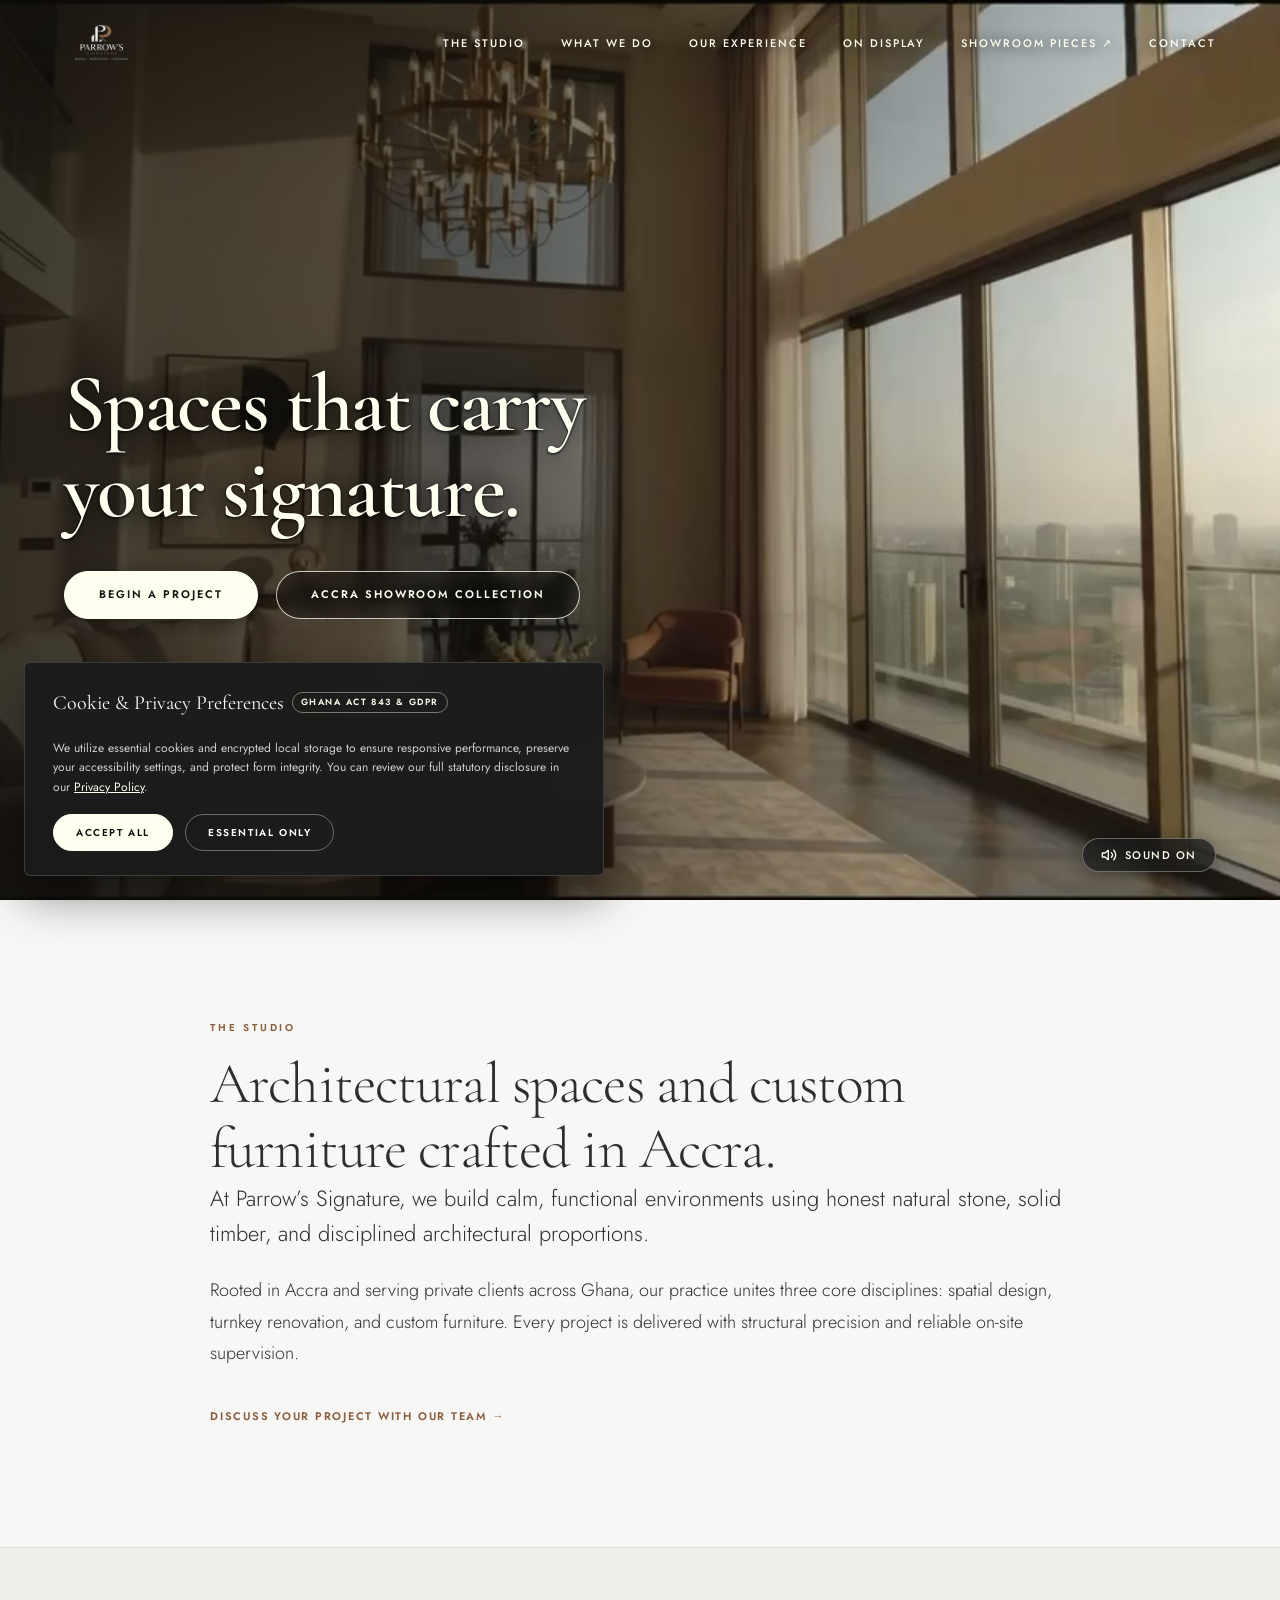
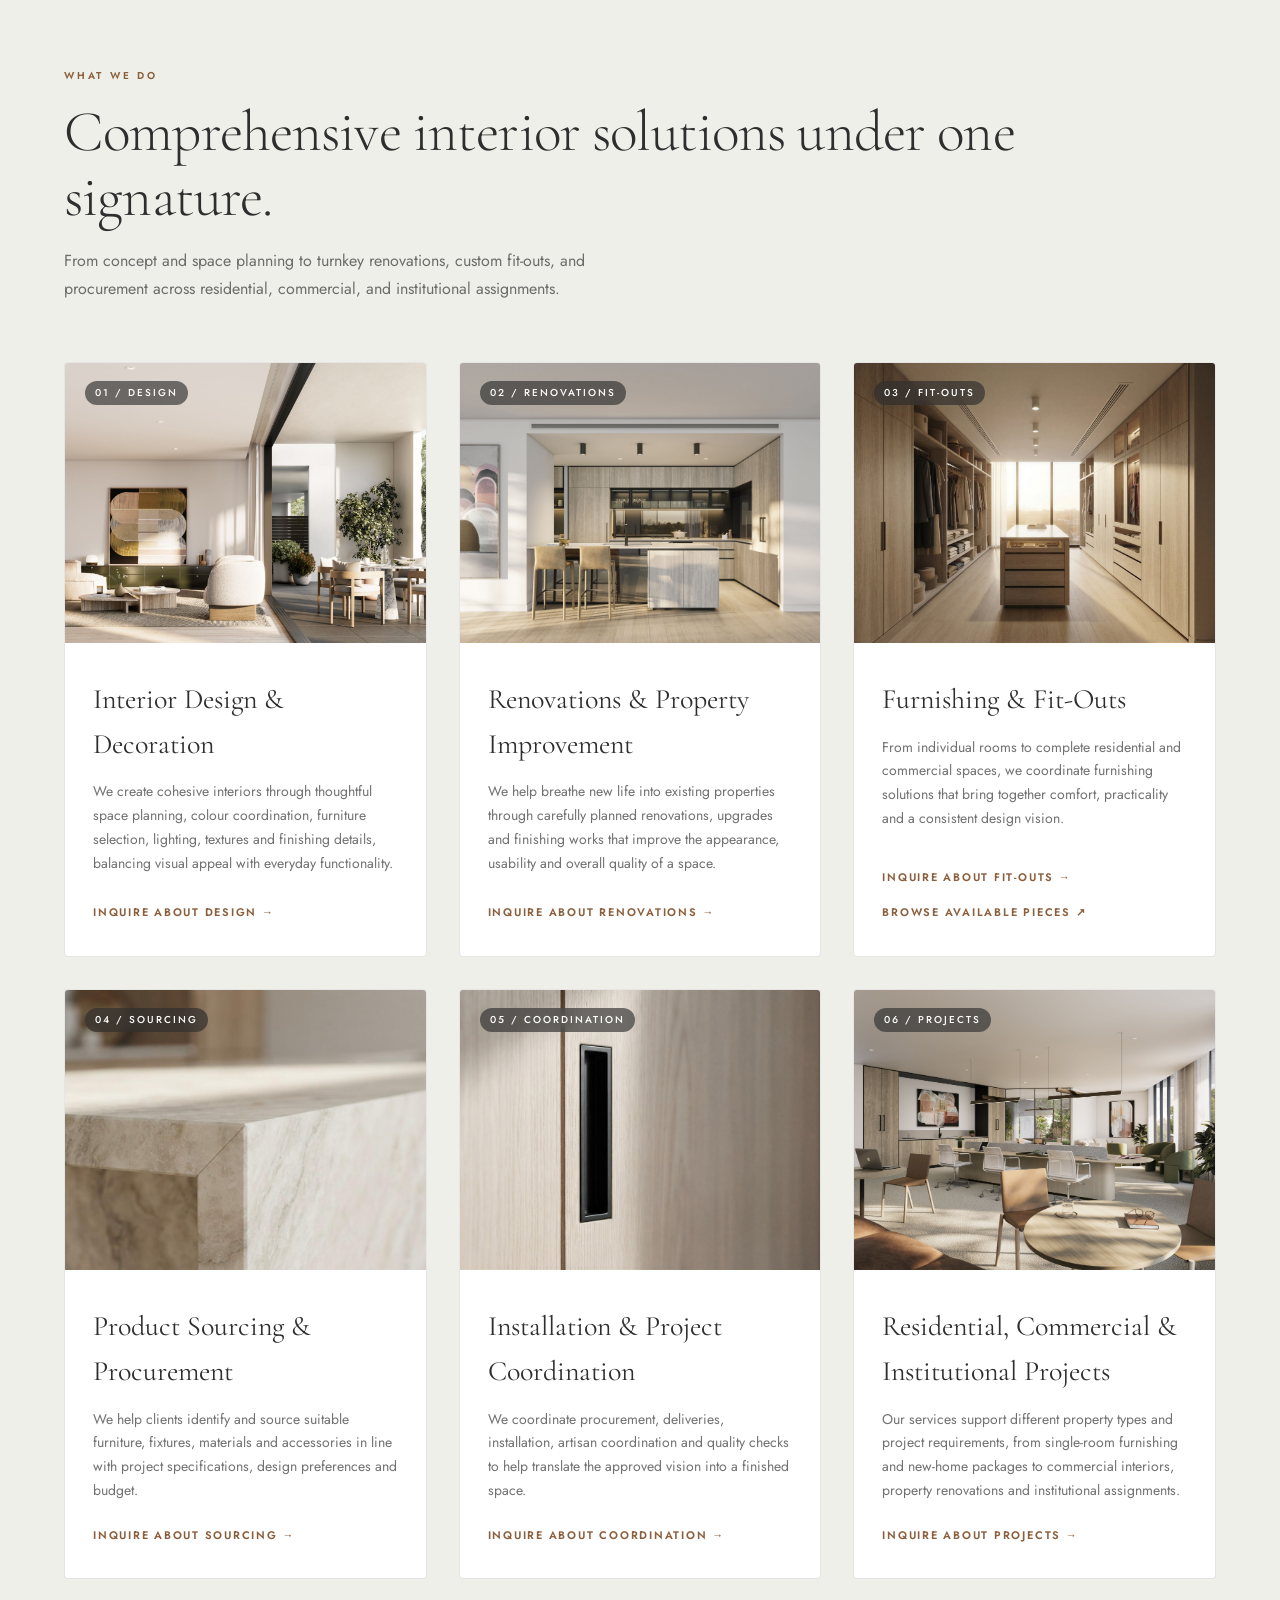
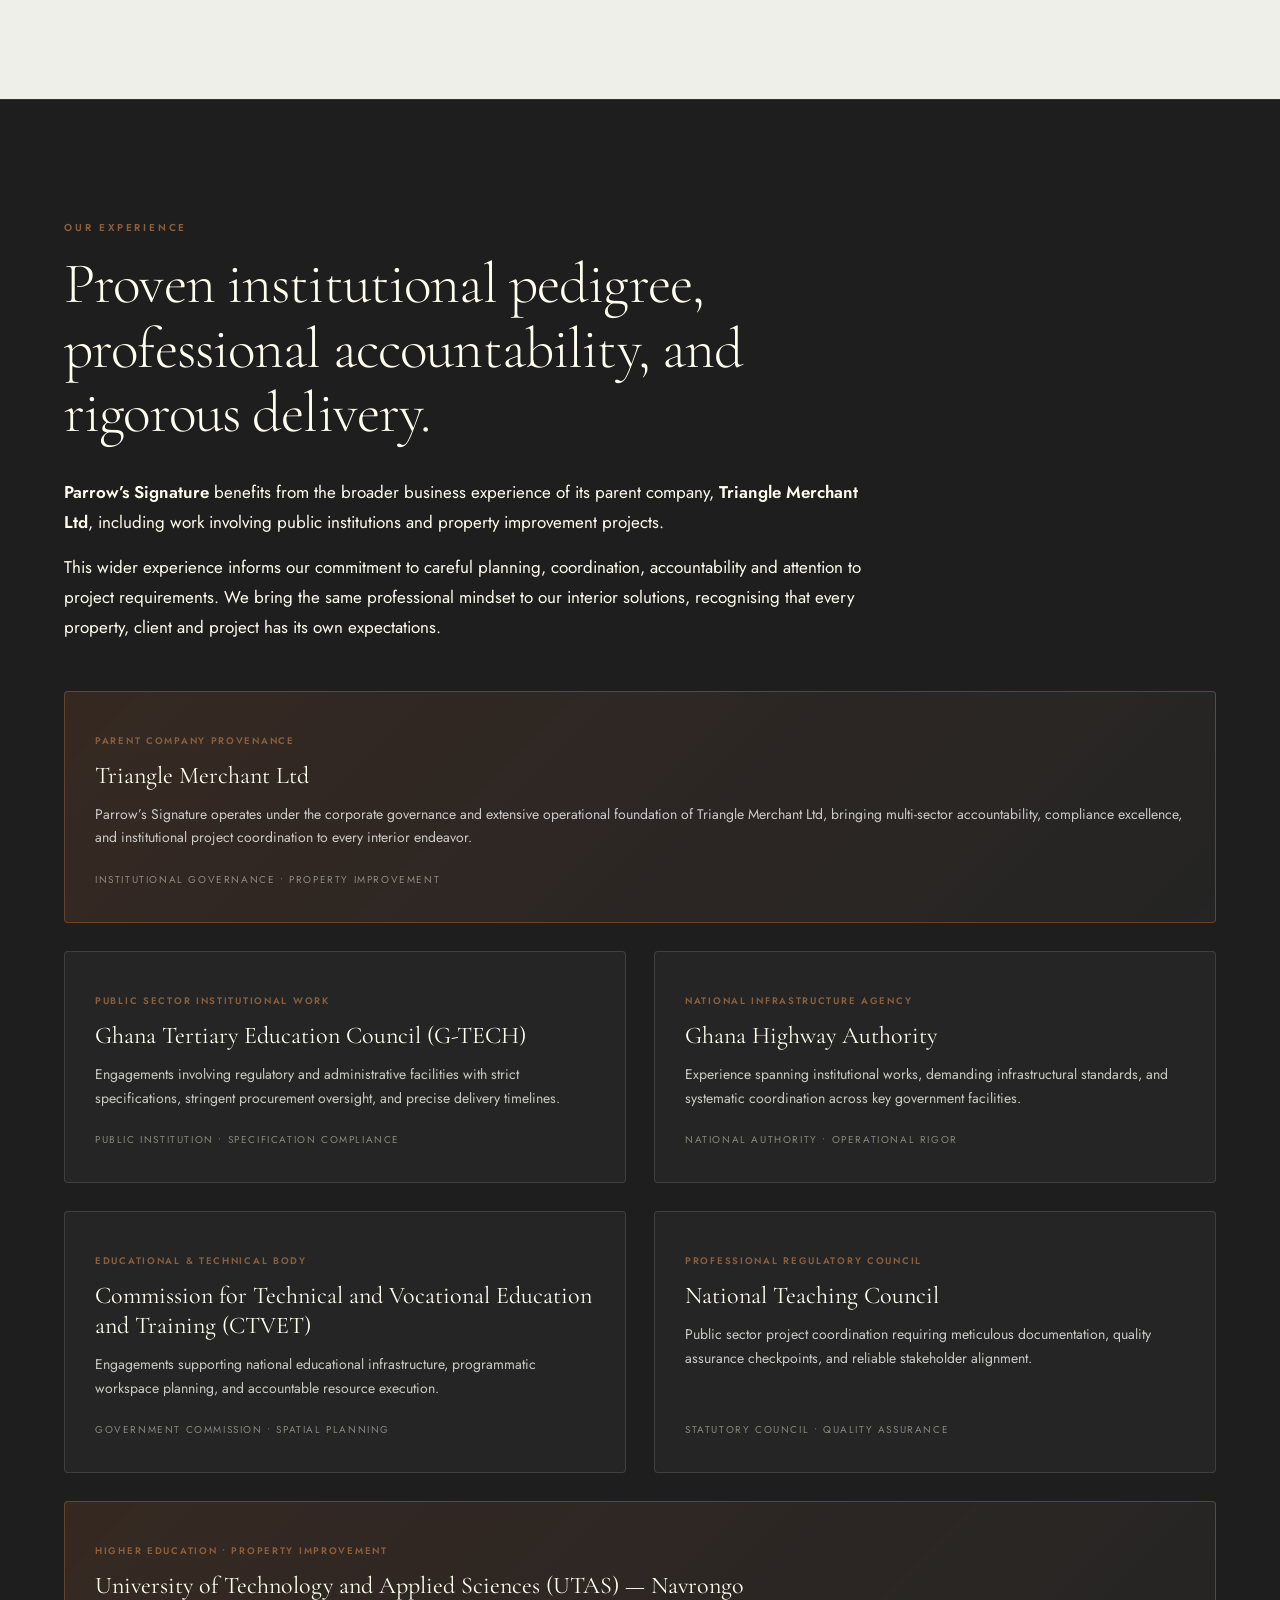
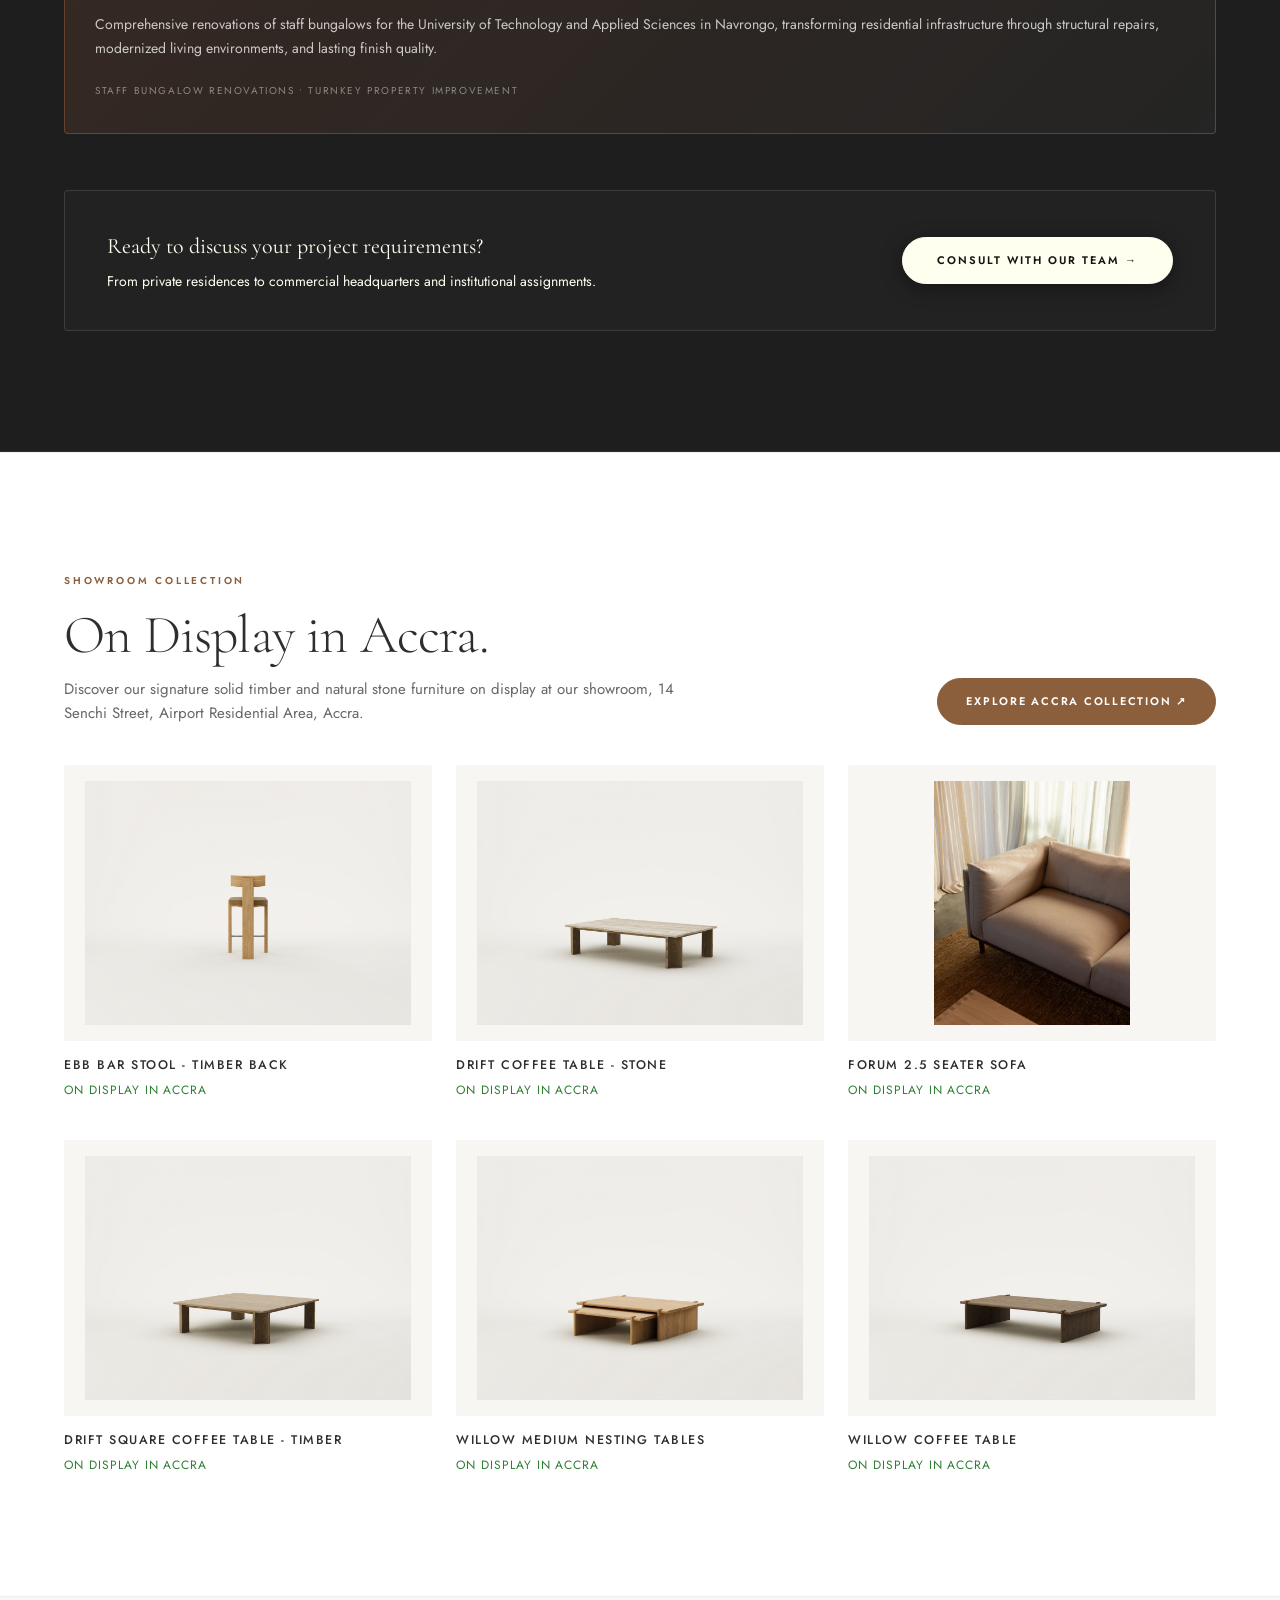
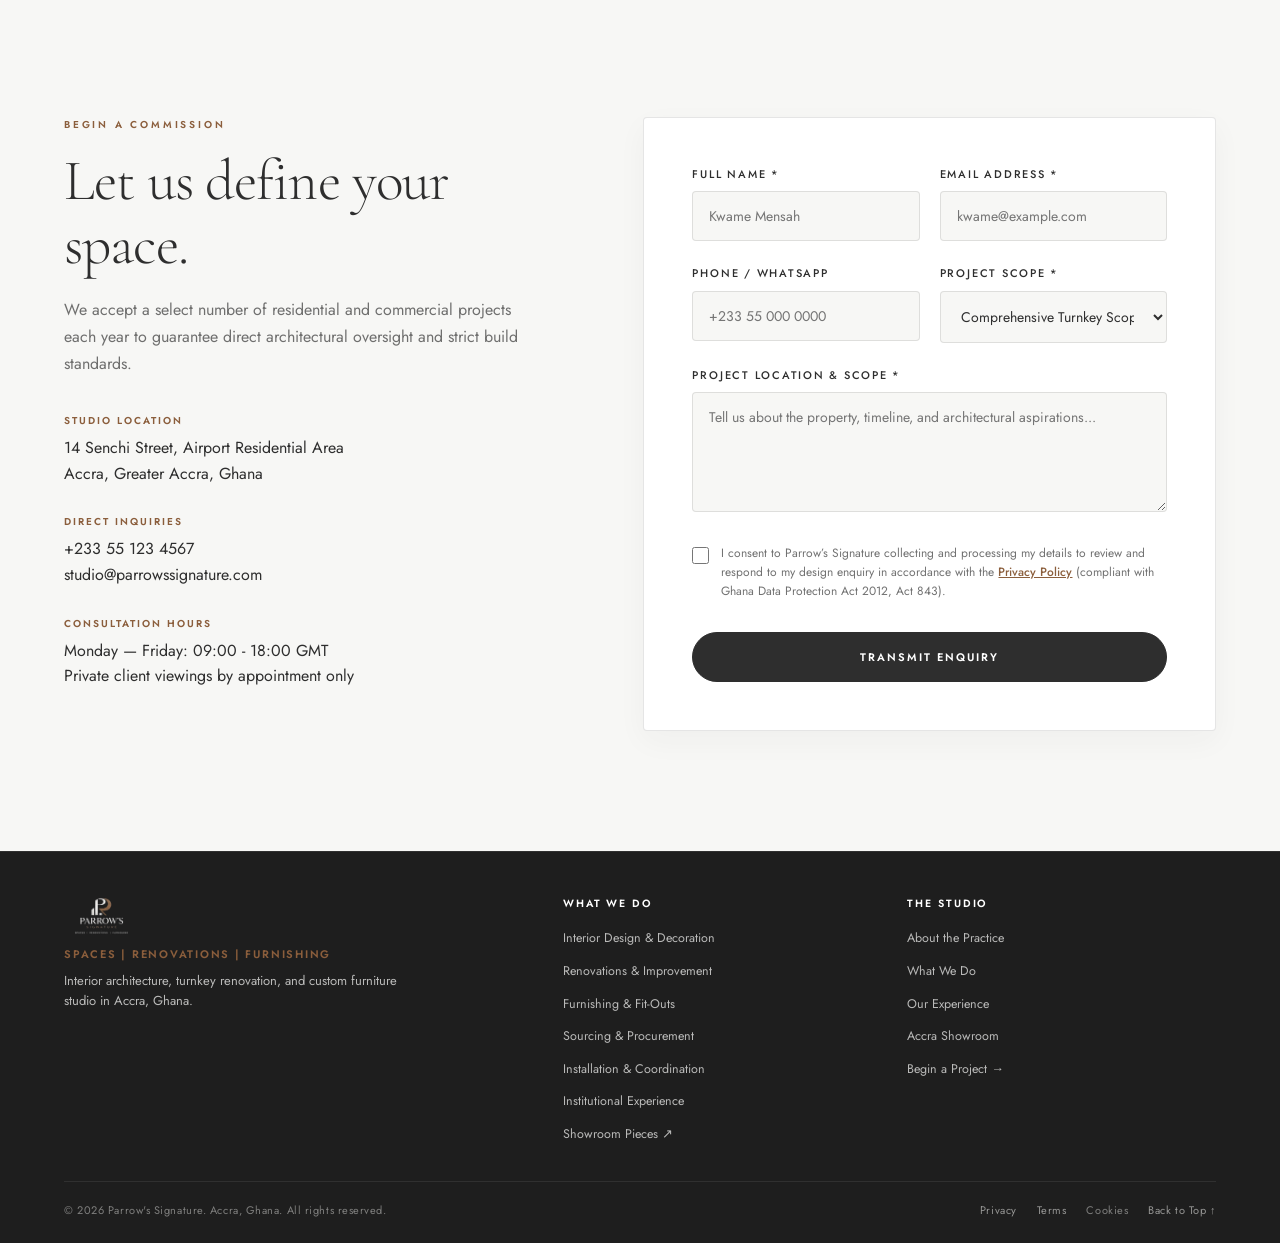
==== index.html @ f5e52129 "Deploy new penthouse hero video, streamline hero content to title and buttons with mobile luxury pol" ====
<!doctype html>
<html lang="en">
<head>
  <meta charset="utf-8">
  <meta name="viewport" content="width=device-width, initial-scale=1, viewport-fit=cover">
  <meta name="description" content="Parrow’s Signature — Spaces | Renovations | Furnishing. Ghana’s premier interior architecture, turnkey renovation, and bespoke luxury furnishing studio in Accra.">
  <meta name="theme-color" content="#2E2E2E">
  <meta name="robots" content="index, follow">
  <link rel="canonical" href="https://parrowssignature.com/">

  <!-- Open Graph / Social Meta Tags -->
  <meta property="og:type" content="website">
  <meta property="og:locale" content="en_GH">
  <meta property="og:site_name" content="Parrow’s Signature">
  <meta property="og:title" content="Parrow’s Signature — Spaces | Renovations | Furnishing · Accra, Ghana">
  <meta property="og:description" content="Bespoke interior architecture, turnkey renovation, and luxury furnishing studio based in Airport Residential Area, Accra, Ghana.">
  <meta property="og:url" content="https://parrowssignature.com/">
  <meta property="og:image" content="assets/hero-video/hero-penthouse-poster.jpg">
  <meta name="twitter:card" content="summary_large_image">
  <meta name="twitter:title" content="Parrow’s Signature — Luxury Interior Design · Accra, Ghana">
  <meta name="twitter:description" content="Spaces | Renovations | Furnishing. Bespoke spatial transformations in Accra.">
  <meta name="twitter:image" content="assets/hero-video/hero-penthouse-poster.jpg">

  <title>Parrow’s Signature — Spaces | Renovations | Furnishing · Accra, Ghana</title>
  <link rel="icon" type="image/png" href="assets/logo-dark.png">

  <!-- Schema.org JSON-LD Structured Data for LocalBusiness & InteriorDesignStudio -->
  <script type="application/ld+json">
  {
    "@context": "https://schema.org",
    "@type": "InteriorDesignStudio",
    "name": "Parrow’s Signature",
    "alternateName": "Parrows Signature",
    "description": "Ghana’s premier interior architecture, turnkey renovation, and bespoke luxury furnishing studio in Accra.",
    "url": "https://parrowssignature.com/",
    "logo": "https://parrowssignature.com/assets/logo-dark.png",
    "image": "https://parrowssignature.com/assets/hero-video/hero-penthouse-poster.jpg",
    "telephone": "+233 55 123 4567",
    "email": "studio@parrowssignature.com",
    "priceRange": "$$$$",
    "currenciesAccepted": "GHS, USD, EUR, GBP",
    "paymentAccepted": "Bank Wire, Certified Cheque",
    "address": {
      "@type": "PostalAddress",
      "streetAddress": "14 Senchi Street",
      "addressLocality": "Airport Residential Area",
      "addressRegion": "Greater Accra",
      "postalCode": "GA-100",
      "addressCountry": "GH"
    },
    "geo": {
      "@type": "GeoCoordinates",
      "latitude": 5.6037,
      "longitude": -0.1870
    },
    "openingHoursSpecification": [
      {
        "@type": "OpeningHoursSpecification",
        "dayOfWeek": ["Monday", "Tuesday", "Wednesday", "Thursday", "Friday"],
        "opens": "09:00",
        "closes": "18:00"
      }
    ],
    "parentOrganization": {
      "@type": "Organization",
      "name": "Triangle Merchant Ltd",
      "description": "Parent company with extensive institutional engagements and public property improvement track record across Ghana."
    },
    "hasOfferCatalog": {
      "@type": "OfferCatalog",
      "name": "Interior Architecture, Improvement & Fit-Out Disciplines",
      "itemListElement": [
        {
          "@type": "Offer",
          "itemOffered": {
            "@type": "Service",
            "name": "Interior Design and Decoration"
          }
        },
        {
          "@type": "Offer",
          "itemOffered": {
            "@type": "Service",
            "name": "Renovations and Property Improvement"
          }
        },
        {
          "@type": "Offer",
          "itemOffered": {
            "@type": "Service",
            "name": "Furnishing and Fit-Outs"
          }
        },
        {
          "@type": "Offer",
          "itemOffered": {
            "@type": "Service",
            "name": "Product Sourcing and Procurement"
          }
        },
        {
          "@type": "Offer",
          "itemOffered": {
            "@type": "Service",
            "name": "Installation and Project Coordination"
          }
        },
        {
          "@type": "Offer",
          "itemOffered": {
            "@type": "Service",
            "name": "Residential, Commercial and Institutional Projects"
          }
        }
      ]
    }
  }
  </script>

  <!-- Google Fonts: Cormorant Garamond & Jost -->
  <link rel="preconnect" href="https://fonts.googleapis.com">
  <link rel="preconnect" href="https://fonts.gstatic.com" crossorigin>
  <link href="https://fonts.googleapis.com/css2?family=Cormorant+Garamond:ital,wght@0,300;0,400;0,500;0,600;0,700;1,300;1,400;1,600&family=Jost:wght@300;400;500;600;700&display=swap" rel="stylesheet">

  <!-- Core Stylesheet -->
  <link rel="stylesheet" href="style.css">
</head>
<body id="top">

  <!-- Accessible Skip to Content Link (WCAG 2.4.1 Bypass Blocks) -->
  <a href="#main-content" class="skip-link">Skip to main content</a>

  <!-- Header / Navigation -->
  <header class="site-header" id="siteHeader">
    <div class="container header-inner">
      <a href="#top" class="brand-logo" aria-label="Parrow's Signature home">
        <img class="logo-light" src="assets/logo-light.png" alt="Parrow’s Signature logo light">
        <img class="logo-dark" src="assets/logo-dark.png" alt="Parrow’s Signature logo dark">
      </a>

      <nav aria-label="Main Navigation">
        <ul class="nav-links">
          <li><a href="#about">The Studio</a></li>
          <li><a href="#what-we-do">What We Do</a></li>
          <li><a href="#experience">Our Experience</a></li>
          <li><a href="#showroom">On Display</a></li>
          <li><a href="furniture.html">Showroom Pieces &nearr;</a></li>
          <li><a href="#contact">Contact</a></li>
        </ul>
      </nav>

      <button class="mobile-toggle" id="mobileToggle" aria-label="Toggle navigation menu" aria-expanded="false" aria-controls="mobileDrawer">
        <svg width="24" height="24" viewBox="0 0 24 24" fill="none" stroke="currentColor" stroke-width="1.8" stroke-linecap="round">
          <line x1="3" y1="7" x2="21" y2="7"></line>
          <line x1="3" y1="17" x2="21" y2="17"></line>
        </svg>
      </button>
    </div>
  </header>

  <!-- Accessible Mobile Drawer Dialog -->
  <div class="mobile-drawer" id="mobileDrawer" role="dialog" aria-modal="true" aria-label="Mobile Navigation" aria-hidden="true">
    <ul class="mobile-nav-links">
      <li><a href="#about" class="mobile-link">The Studio</a></li>
      <li><a href="#what-we-do" class="mobile-link">What We Do</a></li>
      <li><a href="#experience" class="mobile-link">Our Experience</a></li>
      <li><a href="#showroom" class="mobile-link">On Display</a></li>
      <li><a href="furniture.html" class="mobile-link">Showroom Pieces &nearr;</a></li>
      <li><a href="#contact" class="mobile-link">Contact</a></li>
    </ul>
  </div>

  <!-- Main Content Landmark -->
  <main id="main-content">
    <!-- Hero Section (Video Hero) -->
    <section class="hero-section" aria-label="Welcome to Parrow's Signature">
      <video class="hero-video-bg" id="heroVideo" autoplay loop playsinline preload="auto" poster="assets/hero-video/hero-penthouse-poster.jpg">
        <source src="assets/hero-video/hero-penthouse-4k.mp4" type="video/mp4">
        <source src="assets/hero-video/hero-penthouse-master.mp4" type="video/mp4">
      </video>

      <!-- Ambient Audio Sound Toggle (Controls sound, does not stop or pause the video) -->
      <button type="button" class="hero-sound-toggle" id="soundToggle" aria-label="Toggle hero video sound" title="Toggle sound">
        <svg class="sound-icon-on" width="16" height="16" viewBox="0 0 24 24" fill="none" stroke="currentColor" stroke-width="2" stroke-linecap="round" stroke-linejoin="round" aria-hidden="true">
          <polygon points="11 5 6 9 2 9 2 15 6 15 11 19 11 5"></polygon>
          <path d="M19.07 4.93a10 10 0 0 1 0 14.14M15.54 8.46a5 5 0 0 1 0 7.07"></path>
        </svg>
        <svg class="sound-icon-off" width="16" height="16" viewBox="0 0 24 24" fill="none" stroke="currentColor" stroke-width="2" stroke-linecap="round" stroke-linejoin="round" aria-hidden="true" style="display:none;">
          <polygon points="11 5 6 9 2 9 2 15 6 15 11 19 11 5"></polygon>
          <line x1="23" y1="9" x2="17" y2="15"></line>
          <line x1="17" y1="9" x2="23" y2="15"></line>
        </svg>
        <span id="soundToggleText">Sound On</span>
      </button>

      <div class="container">
        <div class="hero-content">
          <h1 class="hero-title">Spaces that carry your signature.</h1>
          <div class="hero-actions">
            <a href="#contact" class="btn btn-hero-white">Begin a Project</a>
            <a href="#showroom" class="btn btn-hero-outline">Accra Showroom Collection</a>
          </div>
        </div>
      </div>
    </section>

    <!-- Studio / About Section -->
    <section class="studio-section section-pad" id="about" aria-labelledby="about-heading">
      <div class="container">
        <div class="studio-grid">
          <div class="studio-narrative">
            <span class="section-eyebrow">The Studio</span>
            <h2 class="section-title" id="about-heading">Architectural spaces and custom furniture crafted in Accra.</h2>
            <p class="lead">At Parrow’s Signature, we build calm, functional environments using honest natural stone, solid timber, and disciplined architectural proportions.</p>
            <p>Rooted in Accra and serving private clients across Ghana, our practice unites three core disciplines: spatial design, turnkey renovation, and custom furniture. Every project is delivered with structural precision and reliable on-site supervision.</p>
            <a href="#contact" class="pillar-link" style="margin-top: 14px;">Discuss Your Project with Our Team &rarr;</a>
          </div>
        </div>
      </div>
    </section>

    <!-- What We Do (Disciplines) Section -->
    <section class="pillars-section section-pad" id="what-we-do" aria-labelledby="what-we-do-heading">
      <div id="disciplines" style="position:relative; top:-90px; visibility:hidden;"></div>
      <div class="container">
        <div class="section-header">
          <span class="section-eyebrow">What We Do</span>
          <h2 class="section-title" id="what-we-do-heading">Comprehensive interior solutions under one signature.</h2>
          <p class="section-desc">From concept and space planning to turnkey renovations, custom fit-outs, and procurement across residential, commercial, and institutional assignments.</p>
        </div>

        <div class="pillars-grid">
          <!-- 01 Interior Design and Decoration -->
          <article class="pillar-card">
            <div class="pillar-media">
              <img src="assets/INT03_Courtyard-Living-Dining.jpg" alt="Interior Design and Decoration by Parrow's Signature" loading="lazy">
              <span class="pillar-num">01 / DESIGN</span>
            </div>
            <div class="pillar-body">
              <h3 class="pillar-title">Interior Design &amp; Decoration</h3>
              <p class="pillar-desc">We create cohesive interiors through thoughtful space planning, colour coordination, furniture selection, lighting, textures and finishing details, balancing visual appeal with everyday functionality.</p>
              <a href="#contact" class="pillar-link">Inquire About Design &rarr;</a>
            </div>
          </article>

          <!-- 02 Renovations and Property Improvement -->
          <article class="pillar-card">
            <div class="pillar-media">
              <img src="assets/INT04_Kitchen-Light.jpg" alt="Renovations and Property Improvement showing modern light kitchen joinery" loading="lazy">
              <span class="pillar-num">02 / RENOVATIONS</span>
            </div>
            <div class="pillar-body">
              <h3 class="pillar-title">Renovations &amp; Property Improvement</h3>
              <p class="pillar-desc">We help breathe new life into existing properties through carefully planned renovations, upgrades and finishing works that improve the appearance, usability and overall quality of a space.</p>
              <a href="#contact" class="pillar-link">Inquire About Renovations &rarr;</a>
            </div>
          </article>

          <!-- 03 Furnishing and Fit-Outs -->
          <article class="pillar-card">
            <div class="pillar-media">
              <img src="assets/INT_Storage.jpg" alt="Furnishing and Fit-Outs custom walnut wardrobe storage" loading="lazy">
              <span class="pillar-num">03 / FIT-OUTS</span>
            </div>
            <div class="pillar-body">
              <h3 class="pillar-title">Furnishing &amp; Fit-Outs</h3>
              <p class="pillar-desc">From individual rooms to complete residential and commercial spaces, we coordinate furnishing solutions that bring together comfort, practicality and a consistent design vision.</p>
              <div style="display:flex;gap:18px;flex-wrap:wrap;align-items:center;margin-top:auto;padding-top:14px;">
                <a href="#contact" class="pillar-link">Inquire About Fit-Outs &rarr;</a>
                <a href="furniture.html" class="pillar-link" style="color:var(--color-walnut);font-weight:600;">Browse Available Pieces &nearr;</a>
              </div>
            </div>
          </article>

          <!-- 04 Product Sourcing and Procurement -->
          <article class="pillar-card">
            <div class="pillar-media">
              <img src="assets/finishes/stone.jpg" alt="Product Sourcing and Procurement natural stone and material samples" loading="lazy">
              <span class="pillar-num">04 / SOURCING</span>
            </div>
            <div class="pillar-body">
              <h3 class="pillar-title">Product Sourcing &amp; Procurement</h3>
              <p class="pillar-desc">We help clients identify and source suitable furniture, fixtures, materials and accessories in line with project specifications, design preferences and budget.</p>
              <a href="#contact" class="pillar-link">Inquire About Sourcing &rarr;</a>
            </div>
          </article>

          <!-- 05 Installation and Project Coordination -->
          <article class="pillar-card">
            <div class="pillar-media">
              <img src="assets/finishes/joinery.jpg" alt="Installation and Project Coordination custom artisan joinery" loading="lazy">
              <span class="pillar-num">05 / COORDINATION</span>
            </div>
            <div class="pillar-body">
              <h3 class="pillar-title">Installation &amp; Project Coordination</h3>
              <p class="pillar-desc">We coordinate procurement, deliveries, installation, artisan coordination and quality checks to help translate the approved vision into a finished space.</p>
              <a href="#contact" class="pillar-link">Inquire About Coordination &rarr;</a>
            </div>
          </article>

          <!-- 06 Residential, Commercial and Institutional Projects -->
          <article class="pillar-card">
            <div class="pillar-media">
              <img src="assets/COM03_Office.jpg" alt="Residential, Commercial and Institutional Projects boardroom and office space" loading="lazy">
              <span class="pillar-num">06 / PROJECTS</span>
            </div>
            <div class="pillar-body">
              <h3 class="pillar-title">Residential, Commercial &amp; Institutional Projects</h3>
              <p class="pillar-desc">Our services support different property types and project requirements, from single-room furnishing and new-home packages to commercial interiors, property renovations and institutional assignments.</p>
              <a href="#contact" class="pillar-link">Inquire About Projects &rarr;</a>
            </div>
          </article>
        </div>
      </div>
    </section>

    <!-- Our Experience Section -->
    <section class="experience-section section-pad" id="experience" aria-labelledby="experience-heading">
      <div class="container">
        <div class="section-header" style="max-width:860px; margin-bottom:32px;">
          <span class="section-eyebrow" style="color:var(--color-walnut);">Our Experience</span>
          <h2 class="section-title" id="experience-heading" style="color:#FFFFF0;">Proven institutional pedigree, professional accountability, and rigorous delivery.</h2>
        </div>

        <div class="experience-lead-wrap" style="max-width:820px; font-size:17px; line-height:1.75; color:#FFFFF0;">
          <p style="margin-bottom:16px;">
            <strong>Parrow’s Signature</strong> benefits from the broader business experience of its parent company, <strong>Triangle Merchant Ltd</strong>, including work involving public institutions and property improvement projects.
          </p>
          <p style="margin-bottom:0;">
            This wider experience informs our commitment to careful planning, coordination, accountability and attention to project requirements. We bring the same professional mindset to our interior solutions, recognising that every property, client and project has its own expectations.
          </p>
        </div>

        <div class="experience-grid">
          <!-- Featured Parent Company Card -->
          <div class="experience-card featured">
            <div>
              <span class="experience-badge">Parent Company Provenance</span>
              <h3 class="experience-name">Triangle Merchant Ltd</h3>
              <p class="experience-desc">Parrow’s Signature operates under the corporate governance and extensive operational foundation of Triangle Merchant Ltd, bringing multi-sector accountability, compliance excellence, and institutional project coordination to every interior endeavor.</p>
            </div>
            <span class="experience-footer-tag">Institutional Governance &bull; Property Improvement</span>
          </div>

          <!-- Institutional Engagement 1: G-TECH -->
          <div class="experience-card">
            <div>
              <span class="experience-badge">Public Sector Institutional Work</span>
              <h3 class="experience-name">Ghana Tertiary Education Council (G-TECH)</h3>
              <p class="experience-desc">Engagements involving regulatory and administrative facilities with strict specifications, stringent procurement oversight, and precise delivery timelines.</p>
            </div>
            <span class="experience-footer-tag">Public Institution &bull; Specification Compliance</span>
          </div>

          <!-- Institutional Engagement 2: Ghana Highway Authority -->
          <div class="experience-card">
            <div>
              <span class="experience-badge">National Infrastructure Agency</span>
              <h3 class="experience-name">Ghana Highway Authority</h3>
              <p class="experience-desc">Experience spanning institutional works, demanding infrastructural standards, and systematic coordination across key government facilities.</p>
            </div>
            <span class="experience-footer-tag">National Authority &bull; Operational Rigor</span>
          </div>

          <!-- Institutional Engagement 3: CTVET -->
          <div class="experience-card">
            <div>
              <span class="experience-badge">Educational &amp; Technical Body</span>
              <h3 class="experience-name">Commission for Technical and Vocational Education and Training (CTVET)</h3>
              <p class="experience-desc">Engagements supporting national educational infrastructure, programmatic workspace planning, and accountable resource execution.</p>
            </div>
            <span class="experience-footer-tag">Government Commission &bull; Spatial Planning</span>
          </div>

          <!-- Institutional Engagement 4: National Teaching Council -->
          <div class="experience-card">
            <div>
              <span class="experience-badge">Professional Regulatory Council</span>
              <h3 class="experience-name">National Teaching Council</h3>
              <p class="experience-desc">Public sector project coordination requiring meticulous documentation, quality assurance checkpoints, and reliable stakeholder alignment.</p>
            </div>
            <span class="experience-footer-tag">Statutory Council &bull; Quality Assurance</span>
          </div>

          <!-- Institutional Engagement 5: UTAS Navrongo -->
          <div class="experience-card featured">
            <div>
              <span class="experience-badge">Higher Education &bull; Property Improvement</span>
              <h3 class="experience-name">University of Technology and Applied Sciences (UTAS) &mdash; Navrongo</h3>
              <p class="experience-desc">Comprehensive renovations of staff bungalows for the University of Technology and Applied Sciences in Navrongo, transforming residential infrastructure through structural repairs, modernized living environments, and lasting finish quality.</p>
            </div>
            <span class="experience-footer-tag">Staff Bungalow Renovations &bull; Turnkey Property Improvement</span>
          </div>
        </div>

        <div class="experience-cta-wrap">
          <div>
            <h4 style="font-family:var(--font-serif); font-size:22px; color:#FFFFF0; margin:0 0 6px; font-weight:400;">Ready to discuss your project requirements?</h4>
            <p style="margin:0; font-size:14px; color:#FFFFF0;">From private residences to commercial headquarters and institutional assignments.</p>
          </div>
          <a href="#contact" class="btn btn-hero-white" style="flex-shrink:0;">Consult With Our Team &rarr;</a>
        </div>
      </div>
    </section>

    <!-- Showroom Section: Accra Furniture Showroom -->
    <section class="showroom-section section-pad" id="showroom" aria-labelledby="showroom-heading" style="background-color:#FFFFFF; border-top:1px solid rgba(46,46,46,0.08); border-bottom:1px solid rgba(46,46,46,0.08);">
      <div class="container">
        <div style="display:flex; justify-content:space-between; align-items:flex-end; margin-bottom:40px; flex-wrap:wrap; gap:20px;">
          <div>
            <span class="section-eyebrow" style="color:var(--color-walnut);">Showroom Collection</span>
            <h2 class="section-title" id="showroom-heading" style="margin:0 0 12px; font-size:clamp(36px, 4.2vw, 56px);">On Display in Accra.</h2>
            <p style="margin:0; color:rgba(38,37,37,0.7); font-size:15px; max-width:620px; line-height:1.6;">Discover our signature solid timber and natural stone furniture on display at our showroom, 14 Senchi Street, Airport Residential Area, Accra.</p>
          </div>
          <a href="furniture.html" class="btn btn-primary" style="padding:14px 28px; font-size:11px; letter-spacing:0.16em;">Explore Accra Collection &nearr;</a>
        </div>

        <div class="showroom-grid">
          <!-- 1. Ebb Bar Stool -->
          <a href="furniture.html" style="text-decoration:none; color:inherit; display:flex; flex-direction:column;">
            <div style="background-color:#F7F6F3; aspect-ratio:4/3; border-radius:2px; display:flex; align-items:center; justify-content:center; padding:16px; overflow:hidden;">
              <img src="assets/showroom/item-01.png" alt="EBB BAR STOOL - TIMBER BACK" style="width:100%; height:100%; object-fit:contain; transition:transform .5s ease;" onmouseover="this.style.transform='scale(1.04)'" onmouseout="this.style.transform='scale(1)'">
            </div>
            <div style="padding-top:14px;">
              <h4 style="font-size:12.5px; letter-spacing:0.12em; text-transform:uppercase; margin:0 0 6px; font-weight:500;">EBB BAR STOOL - TIMBER BACK</h4>
              <p style="margin:0; font-size:12px; letter-spacing:0.08em; text-transform:uppercase; color:#2E7D32;">On Display in Accra</p>
            </div>
          </a>

          <!-- 2. Drift Coffee Table Stone -->
          <a href="furniture.html" style="text-decoration:none; color:inherit; display:flex; flex-direction:column;">
            <div style="background-color:#F7F6F3; aspect-ratio:4/3; border-radius:2px; display:flex; align-items:center; justify-content:center; padding:16px; overflow:hidden;">
              <img src="assets/showroom/item-06.png" alt="DRIFT COFFEE TABLE - STONE" style="width:100%; height:100%; object-fit:contain; transition:transform .5s ease;" onmouseover="this.style.transform='scale(1.04)'" onmouseout="this.style.transform='scale(1)'">
            </div>
            <div style="padding-top:14px;">
              <h4 style="font-size:12.5px; letter-spacing:0.12em; text-transform:uppercase; margin:0 0 6px; font-weight:500;">DRIFT COFFEE TABLE - STONE</h4>
              <p style="margin:0; font-size:12px; letter-spacing:0.08em; text-transform:uppercase; color:#2E7D32;">On Display in Accra</p>
            </div>
          </a>

          <!-- 3. Forum Sofa -->
          <a href="furniture.html" style="text-decoration:none; color:inherit; display:flex; flex-direction:column;">
            <div style="background-color:#F7F6F3; aspect-ratio:4/3; border-radius:2px; display:flex; align-items:center; justify-content:center; padding:16px; overflow:hidden;">
              <img src="assets/showroom/item-05.png" alt="FORUM 2.5 SEATER SOFA" style="width:100%; height:100%; object-fit:contain; transition:transform .5s ease;" onmouseover="this.style.transform='scale(1.04)'" onmouseout="this.style.transform='scale(1)'">
            </div>
            <div style="padding-top:14px;">
              <h4 style="font-size:12.5px; letter-spacing:0.12em; text-transform:uppercase; margin:0 0 6px; font-weight:500;">FORUM 2.5 SEATER SOFA</h4>
              <p style="margin:0; font-size:12px; letter-spacing:0.08em; text-transform:uppercase; color:#2E7D32;">On Display in Accra</p>
            </div>
          </a>

          <!-- 4. Drift Square Table Timber -->
          <a href="furniture.html" style="text-decoration:none; color:inherit; display:flex; flex-direction:column;">
            <div style="background-color:#F7F6F3; aspect-ratio:4/3; border-radius:2px; display:flex; align-items:center; justify-content:center; padding:16px; overflow:hidden;">
              <img src="assets/showroom/item-09.png" alt="DRIFT SQUARE COFFEE TABLE - TIMBER" style="width:100%; height:100%; object-fit:contain; transition:transform .5s ease;" onmouseover="this.style.transform='scale(1.04)'" onmouseout="this.style.transform='scale(1)'">
            </div>
            <div style="padding-top:14px;">
              <h4 style="font-size:12.5px; letter-spacing:0.12em; text-transform:uppercase; margin:0 0 6px; font-weight:500;">DRIFT SQUARE COFFEE TABLE - TIMBER</h4>
              <p style="margin:0; font-size:12px; letter-spacing:0.08em; text-transform:uppercase; color:#2E7D32;">On Display in Accra</p>
            </div>
          </a>

          <!-- 5. Willow Nesting Tables -->
          <a href="furniture.html" style="text-decoration:none; color:inherit; display:flex; flex-direction:column;">
            <div style="background-color:#F7F6F3; aspect-ratio:4/3; border-radius:2px; display:flex; align-items:center; justify-content:center; padding:16px; overflow:hidden;">
              <img src="assets/showroom/item-12.png" alt="WILLOW MEDIUM NESTING COFFEE TABLES" style="width:100%; height:100%; object-fit:contain; transition:transform .5s ease;" onmouseover="this.style.transform='scale(1.04)'" onmouseout="this.style.transform='scale(1)'">
            </div>
            <div style="padding-top:14px;">
              <h4 style="font-size:12.5px; letter-spacing:0.12em; text-transform:uppercase; margin:0 0 6px; font-weight:500;">WILLOW MEDIUM NESTING TABLES</h4>
              <p style="margin:0; font-size:12px; letter-spacing:0.08em; text-transform:uppercase; color:#2E7D32;">On Display in Accra</p>
            </div>
          </a>

          <!-- 6. Willow Coffee Table -->
          <a href="furniture.html" style="text-decoration:none; color:inherit; display:flex; flex-direction:column;">
            <div style="background-color:#F7F6F3; aspect-ratio:4/3; border-radius:2px; display:flex; align-items:center; justify-content:center; padding:16px; overflow:hidden;">
              <img src="assets/showroom/item-11.png" alt="WILLOW COFFEE TABLE" style="width:100%; height:100%; object-fit:contain; transition:transform .5s ease;" onmouseover="this.style.transform='scale(1.04)'" onmouseout="this.style.transform='scale(1)'">
            </div>
            <div style="padding-top:14px;">
              <h4 style="font-size:12.5px; letter-spacing:0.12em; text-transform:uppercase; margin:0 0 6px; font-weight:500;">WILLOW COFFEE TABLE</h4>
              <p style="margin:0; font-size:12px; letter-spacing:0.08em; text-transform:uppercase; color:#2E7D32;">On Display in Accra</p>
            </div>
          </a>
        </div>
      </div>
    </section>

    <!-- Contact & Enquiry Section -->
    <section class="contact-section section-pad" id="contact" aria-labelledby="contact-heading">
      <div class="container">
        <div class="contact-grid">
          <div class="contact-left">
            <span class="section-eyebrow">Begin a Commission</span>
            <h2 class="section-title" id="contact-heading">Let us define your space.</h2>
            <p class="section-desc">We accept a select number of residential and commercial projects each year to guarantee direct architectural oversight and strict build standards.</p>

            <div class="contact-info-block">
              <div class="contact-meta-item">
                <div class="contact-meta-label">Studio Location</div>
                <div class="contact-meta-val">14 Senchi Street, Airport Residential Area<br>Accra, Greater Accra, Ghana</div>
              </div>

              <div class="contact-meta-item">
                <div class="contact-meta-label">Direct Inquiries</div>
                <div class="contact-meta-val">
                  <a href="tel:+233551234567" aria-label="Call Parrow's Signature studio">+233 55 123 4567</a><br>
                  <a href="mailto:studio@parrowssignature.com" aria-label="Email Parrow's Signature studio">studio@parrowssignature.com</a>
                </div>
              </div>

              <div class="contact-meta-item">
                <div class="contact-meta-label">Consultation Hours</div>
                <div class="contact-meta-val">Monday — Friday: 09:00 - 18:00 GMT<br>Private client viewings by appointment only</div>
              </div>
            </div>
          </div>

          <div class="contact-form-wrap">
            <form id="contactForm" class="contact-form" novalidate>
              <div class="form-row">
                <div class="form-group">
                  <label class="form-label" for="formName">Full Name *</label>
                  <input type="text" id="formName" name="name" class="form-control" placeholder="Kwame Mensah" required aria-required="true" autocomplete="name">
                </div>
                <div class="form-group">
                  <label class="form-label" for="formEmail">Email Address *</label>
                  <input type="email" id="formEmail" name="email" class="form-control" placeholder="kwame@example.com" required aria-required="true" autocomplete="email">
                </div>
              </div>

              <div class="form-row">
                <div class="form-group">
                  <label class="form-label" for="formPhone">Phone / WhatsApp</label>
                  <input type="tel" id="formPhone" name="phone" class="form-control" placeholder="+233 55 000 0000" autocomplete="tel">
                </div>
                <div class="form-group">
                  <label class="form-label" for="formService">Project Scope *</label>
                  <select id="formService" name="service" class="form-control" required aria-required="true">
                    <option value="Interior Design and Decoration">Interior Design and Decoration</option>
                    <option value="Renovations and Property Improvement">Renovations and Property Improvement</option>
                    <option value="Furnishing and Fit-Outs">Furnishing and Fit-Outs</option>
                    <option value="Product Sourcing and Procurement">Product Sourcing and Procurement</option>
                    <option value="Installation and Project Coordination">Installation and Project Coordination</option>
                    <option value="Residential, Commercial &amp; Institutional Projects">Residential, Commercial &amp; Institutional Projects</option>
                    <option value="Comprehensive Turnkey Scope" selected>Comprehensive Turnkey Scope</option>
                  </select>
                </div>
              </div>

              <div class="form-group">
                <label class="form-label" for="formMessage">Project Location &amp; Scope *</label>
                <textarea id="formMessage" name="message" class="form-control" placeholder="Tell us about the property, timeline, and architectural aspirations..." required aria-required="true"></textarea>
              </div>

              <!-- Mandatory Data Protection Consent Checkbox (Ghana Act 843 & GDPR compliant) -->
              <div class="form-group form-consent-group">
                <label class="form-checkbox-label" for="formConsent">
                  <input type="checkbox" id="formConsent" name="consent" required aria-required="true">
                  <span>I consent to Parrow’s Signature collecting and processing my details to review and respond to my design enquiry in accordance with the <a href="privacy.html" class="legal-modal-trigger" data-target="privacyModal">Privacy Policy</a> (compliant with Ghana Data Protection Act 2012, Act 843).</span>
                </label>
              </div>

              <button type="submit" class="form-submit-btn">Transmit Enquiry</button>
              <div class="form-feedback" id="formFeedback" role="status" aria-live="polite">Thank you. Your inquiry has been received. Our studio will be in touch within 24 hours.</div>
            </form>
          </div>
        </div>
      </div>
    </section>
  </main>

  <!-- Footer -->
  <footer class="site-footer">
    <div class="container">
      <div class="footer-top">
        <div class="footer-brand">
          <div class="brand-logo">
            <img class="logo-light" src="assets/logo-light.png" alt="Parrow’s Signature">
          </div>
          <div class="footer-tagline">Spaces | Renovations | Furnishing</div>
          <p class="footer-desc">Interior architecture, turnkey renovation, and custom furniture studio in Accra, Ghana.</p>
        </div>

        <div class="footer-col">
          <h5 class="footer-col-title">What We Do</h5>
          <ul class="footer-links">
            <li><a href="#what-we-do">Interior Design &amp; Decoration</a></li>
            <li><a href="#what-we-do">Renovations &amp; Improvement</a></li>
            <li><a href="#what-we-do">Furnishing &amp; Fit-Outs</a></li>
            <li><a href="#what-we-do">Sourcing &amp; Procurement</a></li>
            <li><a href="#what-we-do">Installation &amp; Coordination</a></li>
            <li><a href="#experience">Institutional Experience</a></li>
            <li><a href="furniture.html">Showroom Pieces &nearr;</a></li>
          </ul>
        </div>

        <div class="footer-col">
          <h5 class="footer-col-title">The Studio</h5>
          <ul class="footer-links">
            <li><a href="#about">About the Practice</a></li>
            <li><a href="#what-we-do">What We Do</a></li>
            <li><a href="#experience">Our Experience</a></li>
            <li><a href="#showroom">Accra Showroom</a></li>
            <li><a href="#contact">Begin a Project &rarr;</a></li>
          </ul>
        </div>
      </div>

      <div class="footer-bottom">
        <div>&copy; 2026 Parrow's Signature. Accra, Ghana. All rights reserved.</div>
        <div class="footer-legal-links">
          <a href="privacy.html" class="legal-modal-trigger" data-target="privacyModal">Privacy</a>
          <a href="terms.html" class="legal-modal-trigger" data-target="termsModal">Terms</a>
          <button type="button" id="cookieReopenBtn" style="background:none;border:none;color:inherit;font-size:inherit;letter-spacing:inherit;cursor:pointer;padding:0;font-family:inherit;">Cookies</button>
          <a href="#top">Back to Top &uarr;</a>
        </div>
      </div>
    </div>
  </footer>

  <!-- Cookie Consent Banner (Ghana Act 843 & GDPR compliant) -->
  <div class="cookie-banner" id="cookieBanner" role="region" aria-label="Cookie and Privacy Consent">
    <div class="cookie-title">
      Cookie &amp; Privacy Preferences
      <span class="cookie-title-badge">Ghana Act 843 &amp; GDPR</span>
    </div>
    <p class="cookie-desc">
      We utilize essential cookies and encrypted local storage to ensure responsive performance, preserve your accessibility settings, and protect form integrity. You can review our full statutory disclosure in our <a href="privacy.html" class="legal-modal-trigger" data-target="privacyModal">Privacy Policy</a>.
    </p>
    <div class="cookie-actions">
      <button type="button" class="btn-cookie-accept" id="cookieAcceptAll">Accept All</button>
      <button type="button" class="btn-cookie-essential" id="cookieAcceptEssential">Essential Only</button>
    </div>
  </div>

  <!-- In-Page Privacy Policy Modal -->
  <div class="legal-modal-backdrop" id="privacyModal" role="dialog" aria-modal="true" aria-labelledby="privacyModalTitle" aria-hidden="true">
    <div class="legal-modal-dialog">
      <div class="legal-modal-header">
        <h3 id="privacyModalTitle">Privacy Policy</h3>
        <button type="button" class="legal-modal-close" data-close="privacyModal" aria-label="Close Privacy Policy dialog">&times;</button>
      </div>
      <div class="legal-modal-body">
        <h4>1. Statutory Governance &amp; Data Controller</h4>
        <p>Parrow’s Signature operates under the <strong>Ghana Data Protection Act, 2012 (Act 843)</strong> and follows international data governance principles (GDPR). Our registered studio is at 14 Senchi Street, Airport Residential Area, Accra, Ghana. Official contact: <a href="mailto:privacy@parrowssignature.com" style="color:var(--color-walnut);">privacy@parrowssignature.com</a>.</p>
        
        <h4>2. Data Collection &amp; Lawful Basis</h4>
        <p>We collect identity and project information (names, emails, WhatsApp contacts, project specifications) strictly with your consent under Section 20 of Act 843 to assess design feasibility and execute commissions.</p>
        
        <h4>3. Non-Disclosure &amp; Security</h4>
        <p>We never sell, monetize, or disclose your personal information to third-party advertisers. All project data is transmitted over encrypted TLS connections and maintained in restricted-access studio repositories.</p>

        <h4>4. Your Statutory Rights</h4>
        <p>You retain full rights to request access, rectification, erasure, or restriction of your personal data at any time. Inquiries may be addressed to our Data Protection Desk, or to the Data Protection Commission (DPC) of Ghana.</p>
      </div>
      <div class="legal-modal-footer">
        <a href="privacy.html" target="_blank" rel="noopener noreferrer">Read Full Document &nearr;</a>
        <button type="button" class="btn btn-primary" data-close="privacyModal" style="padding:8px 20px;font-size:10px;">I Understand</button>
      </div>
    </div>
  </div>

  <!-- In-Page Terms of Service Modal -->
  <div class="legal-modal-backdrop" id="termsModal" role="dialog" aria-modal="true" aria-labelledby="termsModalTitle" aria-hidden="true">
    <div class="legal-modal-dialog">
      <div class="legal-modal-header">
        <h3 id="termsModalTitle">Terms of Service</h3>
        <button type="button" class="legal-modal-close" data-close="termsModal" aria-label="Close Terms of Service dialog">&times;</button>
      </div>
      <div class="legal-modal-body">
        <h4>1. Practice Scope &amp; Preliminary Inquiries</h4>
        <p>Parrow’s Signature provides interior architecture, turnkey structural and cosmetic renovations, and custom walnut joinery in Greater Accra, Ghana. Website inquiries and preliminary concept exchanges are exploratory until formal contracts and bills of quantities are signed.</p>

        <h4>2. Intellectual Property</h4>
        <p>All architectural drawings, 3D visualizations, custom joinery sketches, and material schedules created by Parrow’s Signature remain the exclusive intellectual property of the studio.</p>

        <h4>3. Authentic Materials &amp; Natural Tolerances</h4>
        <p>Natural materials such as American Walnut, honed travertine, brass, and artisanal linen feature inherent organic grain and hue variations which represent artisanal excellence rather than defects.</p>

        <h4>4. Governing Law &amp; Jurisdiction</h4>
        <p>All engagements are governed by the Laws of the Republic of Ghana, under the exclusive jurisdiction of the Commercial Division of the High Court of Justice in Accra.</p>
      </div>
      <div class="legal-modal-footer">
        <a href="terms.html" target="_blank" rel="noopener noreferrer">Read Full Document &nearr;</a>
        <button type="button" class="btn btn-primary" data-close="termsModal" style="padding:8px 20px;font-size:10px;">I Understand</button>
      </div>
    </div>
  </div>

  <!-- Vanilla Script -->
  <script src="script.js"></script>
</body>
</html>
---- style.css ----
/* ==========================================================================
   PARROW'S SIGNATURE — LUXURY LANDING PAGE
   Brand Palette:
     - Dark Grey: #2E2E2E (Strength, modern, professional)
     - Off-White: #F7F7F5 (Clean, minimal, timeless)
     - Walnut:    #8B5E3C (Warm, natural, premium accent)
   Typography:
     - Headings: Cormorant Garamond (High-contrast luxury serif)
     - Body: Jost (Clean geometric sans with generous tracking)
   ========================================================================== */

:root {
  --color-dark: #2E2E2E;
  --color-dark-deep: #1E1E1E;
  --color-dark-surface: #262626;
  --color-light: #F7F7F5;
  --color-light-alt: #EFEFEA;
  --color-white: #FFFFFF;
  --color-walnut: #8B5E3C;
  --color-walnut-hover: #9E6C46;
  --color-walnut-light: rgba(139, 94, 60, 0.12);
  --color-walnut-border: rgba(139, 94, 60, 0.35);

  --border-light: rgba(46, 46, 46, 0.12);
  --border-dark: rgba(247, 247, 245, 0.15);
  --text-muted-dark: rgba(46, 46, 46, 0.68);
  --text-muted-light: rgba(247, 247, 245, 0.72);

  --font-serif: 'Cormorant Garamond', Garamond, Georgia, serif;
  --font-sans: 'Jost', -apple-system, BlinkMacSystemFont, 'Segoe UI', Roboto, sans-serif;
  --ease: cubic-bezier(0.2, 0.8, 0.2, 1);
}

/* Base & Reset */
*, *::before, *::after {
  box-sizing: border-box;
  margin: 0;
  padding: 0;
}

html {
  font-family: var(--font-sans);
  background-color: var(--color-light);
  color: var(--color-dark);
  font-size: 16px;
  line-height: 1.6;
  scroll-behavior: smooth;
  -webkit-font-smoothing: antialiased;
}

body {
  width: 100%;
  overflow-x: hidden;
  background-color: var(--color-light);
}

img {
  display: block;
  max-width: 100%;
  height: auto;
}

a {
  color: inherit;
  text-decoration: none;
}

button, input, select, textarea {
  font-family: inherit;
}

/* Maintain identical font style throughout & guarantee consistent sentence colors */
em, i {
  font-style: normal;
  color: inherit;
}

strong, b {
  color: inherit;
  font-weight: 600;
}

.container {
  width: 100%;
  max-width: 1280px;
  margin: 0 auto;
  padding: 0 5vw;
}

/* Header & Navigation */
.site-header {
  position: fixed;
  top: 0;
  left: 0;
  width: 100%;
  z-index: 100;
  height: 84px;
  display: flex;
  align-items: center;
  transition: background-color 0.4s var(--ease), height 0.4s var(--ease), border-color 0.4s var(--ease), backdrop-filter 0.4s var(--ease);
  border-bottom: 1px solid transparent;
}

.site-header.scrolled {
  height: 72px;
  background-color: rgba(247, 247, 245, 0.94);
  backdrop-filter: blur(16px);
  border-bottom: 1px solid var(--border-light);
}

.header-inner {
  display: flex;
  justify-content: space-between;
  align-items: center;
  width: 100%;
}

.brand-logo {
  display: flex;
  align-items: center;
  height: 52px;
}

.brand-logo img {
  height: 48px;
  width: auto;
  object-fit: contain;
  transition: opacity 0.3s ease;
}

.brand-logo .logo-dark {
  display: none;
}
.brand-logo .logo-light {
  display: block;
}

.site-header.scrolled .brand-logo .logo-dark {
  display: block;
}
.site-header.scrolled .brand-logo .logo-light {
  display: none;
}

.nav-links {
  display: flex;
  gap: 36px;
  list-style: none;
}

.nav-links a {
  font-size: 11px;
  text-transform: uppercase;
  letter-spacing: 0.18em;
  font-weight: 500;
  color: #FFFFFF;
  transition: color 0.3s ease;
  position: relative;
  padding-bottom: 4px;
}

.nav-links a::after {
  content: '';
  position: absolute;
  left: 0;
  bottom: 0;
  width: 0;
  height: 1px;
  background-color: var(--color-walnut);
  transition: width 0.3s var(--ease);
}

.nav-links a:hover::after {
  width: 100%;
}

.site-header:not(.scrolled) .nav-links a {
  color: #FFFFF0 !important;
  text-shadow: 0 1px 14px rgba(0, 0, 0, 0.85);
  font-weight: 500;
}

.site-header:not(.scrolled) .nav-links a:hover {
  color: #FFFFFF !important;
}

.site-header:not(.scrolled) .nav-links a::after {
  background-color: #FFFFF0 !important;
}

.site-header:not(.scrolled) .header-cta .btn-cta {
  color: #FFFFF0 !important;
  border-color: rgba(255, 255, 240, 0.7) !important;
  background: rgba(18, 16, 14, 0.4);
  backdrop-filter: blur(8px);
  -webkit-backdrop-filter: blur(8px);
  text-shadow: 0 1px 8px rgba(0, 0, 0, 0.7);
  font-weight: 600;
}

.site-header:not(.scrolled) .header-cta .btn-cta:hover {
  background-color: #FFFFF0 !important;
  border-color: #FFFFF0 !important;
  color: #141312 !important;
  text-shadow: none;
}

.site-header.scrolled .nav-links a {
  color: var(--color-dark);
}

.nav-links a:hover {
  color: var(--color-walnut);
}

.header-cta .btn-cta {
  font-size: 11px;
  text-transform: uppercase;
  letter-spacing: 0.16em;
  font-weight: 500;
  padding: 10px 22px;
  border-radius: 40px;
  transition: all 0.3s var(--ease);
  border: 1px solid rgba(255, 255, 255, 0.4);
  color: #FFFFFF;
  background: transparent;
}

.site-header.scrolled .header-cta .btn-cta {
  border-color: var(--color-dark);
  color: var(--color-dark);
}

.site-header.scrolled .header-cta .btn-cta:hover {
  background-color: var(--color-walnut);
  border-color: var(--color-walnut);
  color: #FFFFFF;
}

.mobile-toggle {
  display: none;
  background: none;
  border: none;
  cursor: pointer;
  padding: 8px;
  color: #FFFFFF;
}

.site-header.scrolled .mobile-toggle {
  color: var(--color-dark);
}

/* Hero Section (Video Hero) */
.hero-section {
  position: relative;
  min-height: 100vh;
  display: flex;
  align-items: center;
  color: #FFFFF0;
  overflow: hidden;
  background-color: var(--color-dark-deep);
  padding-top: 80px;
}

.hero-section::before {
  content: '';
  position: absolute;
  inset: 0;
  z-index: 2;
  pointer-events: none;
  background: linear-gradient(
    90deg,
    rgba(14, 13, 11, 0.78) 0%,
    rgba(14, 13, 11, 0.62) 38%,
    rgba(14, 13, 11, 0.22) 68%,
    transparent 100%
  );
}

.hero-video-bg {
  position: absolute;
  inset: 0;
  width: 100%;
  height: 100%;
  object-fit: cover;
  z-index: 1;
}

.hero-overlay {
  display: none;
}

.hero-content {
  position: relative;
  z-index: 3;
  max-width: 920px;
  padding: 60px 0;
}

.hero-eyebrow {
  display: inline-block;
  font-size: 11.5px;
  text-transform: uppercase;
  letter-spacing: 0.24em;
  color: #FFFFF0 !important;
  text-shadow: 0 2px 14px rgba(0, 0, 0, 0.85);
  margin-bottom: 24px;
  font-weight: 600;
  padding-left: 2px;
}

.hero-title {
  font-family: var(--font-serif);
  font-size: clamp(48px, 6.4vw, 92px);
  font-weight: 600;
  line-height: 1.05;
  letter-spacing: -0.02em;
  color: #FFFFF0 !important;
  text-shadow: 0 2px 24px rgba(0, 0, 0, 0.85), 0 1px 3px rgba(0, 0, 0, 0.95);
  margin-bottom: 0;
  max-width: 15ch;
}

.hero-title em {
  font-style: normal;
  color: inherit !important;
  font-weight: inherit;
  text-shadow: inherit;
}

.hero-actions {
  display: flex;
  gap: 18px;
  align-items: center;
  margin-top: 38px;
}

/* Ambient Audio Sound Toggle */
.hero-sound-toggle {
  position: absolute;
  bottom: 28px;
  right: 5vw;
  z-index: 10;
  display: inline-flex;
  align-items: center;
  gap: 8px;
  padding: 8px 18px;
  background: rgba(24, 24, 24, 0.72);
  backdrop-filter: blur(14px);
  -webkit-backdrop-filter: blur(14px);
  border: 1px solid rgba(255, 255, 240, 0.32);
  border-radius: 30px;
  color: #FFFFF0;
  font-family: var(--font-sans);
  font-size: 11px;
  font-weight: 500;
  letter-spacing: 0.14em;
  text-transform: uppercase;
  cursor: pointer;
  transition: all 0.25s ease;
  box-shadow: 0 4px 18px rgba(0, 0, 0, 0.35);
}

.hero-sound-toggle:hover {
  background: rgba(24, 24, 24, 0.92);
  border-color: rgba(255, 255, 240, 0.65);
  transform: translateY(-2px);
  box-shadow: 0 6px 22px rgba(0, 0, 0, 0.45);
}

.hero-sound-toggle svg {
  flex-shrink: 0;
  stroke: #FFFFF0;
}

.btn {
  display: inline-flex;
  align-items: center;
  justify-content: center;
  padding: 14px 34px;
  font-size: 11px;
  text-transform: uppercase;
  letter-spacing: 0.18em;
  font-weight: 600;
  border-radius: 40px;
  transition: all 0.3s var(--ease);
  cursor: pointer;
}

.btn-hero-white {
  background-color: #FFFFF0 !important;
  color: #141312 !important;
  border: 1px solid #FFFFF0 !important;
  font-weight: 600 !important;
  box-shadow: 0 4px 20px rgba(0, 0, 0, 0.4);
}

.btn-hero-white:hover {
  background-color: #FFFFFF !important;
  border-color: #FFFFFF !important;
  color: #0A0908 !important;
  transform: translateY(-2px);
  box-shadow: 0 8px 28px rgba(0, 0, 0, 0.5);
}

.btn-hero-outline {
  background: rgba(18, 16, 14, 0.45) !important;
  backdrop-filter: blur(8px);
  -webkit-backdrop-filter: blur(8px);
  border: 1.5px solid rgba(255, 255, 240, 0.75) !important;
  color: #FFFFF0 !important;
  font-weight: 600 !important;
  text-shadow: 0 1px 6px rgba(0, 0, 0, 0.8);
}

.btn-hero-outline:hover {
  background: rgba(255, 255, 240, 0.22) !important;
  border-color: #FFFFF0 !important;
  color: #FFFFFF !important;
  transform: translateY(-2px);
}

.btn-primary {
  background-color: var(--color-walnut);
  color: #FFFFFF !important;
  border: 1px solid var(--color-walnut);
}

.btn-primary:hover {
  background-color: var(--color-walnut-hover);
  border-color: var(--color-walnut-hover);
  color: #FFFFFF !important;
  transform: translateY(-2px);
}

.btn-outline {
  background: transparent;
  color: #FFFFFF !important;
  border: 1px solid rgba(255, 255, 255, 0.55);
}

.btn-outline:hover {
  background: rgba(255, 255, 255, 0.2);
  color: #FFFFFF !important;
  border-color: #FFFFFF;
  transform: translateY(-2px);
}

/* Section Common Styling */
.section-pad {
  padding: 120px 0;
}

.section-pad-sm {
  padding: 80px 0;
}

.section-header {
  margin-bottom: 60px;
}

.section-eyebrow {
  font-size: 10px;
  text-transform: uppercase;
  letter-spacing: 0.28em;
  color: var(--color-walnut);
  font-weight: 600;
  margin-bottom: 16px;
  display: block;
}

.section-title {
  font-family: var(--font-serif);
  font-size: clamp(36px, 4.5vw, 64px);
  font-weight: 300;
  line-height: 1.12;
  letter-spacing: -0.015em;
  color: var(--color-dark);
}

.section-title em {
  font-style: normal;
  color: inherit;
  font-weight: inherit;
}

.section-desc {
  font-size: 16px;
  line-height: 1.7;
  color: var(--text-muted-dark);
  max-width: 600px;
  margin-top: 18px;
}

/* About / Studio Section */
.studio-section {
  background-color: var(--color-light);
  border-bottom: 1px solid var(--border-light);
}

.studio-grid {
  display: block;
  max-width: 860px;
  margin: 0 auto;
}

.studio-narrative p {
  font-size: 18px;
  line-height: 1.75;
  color: var(--color-dark);
  font-weight: 300;
  margin-bottom: 24px;
}

.studio-narrative p.lead {
  font-size: 22px;
  line-height: 1.6;
  font-family: inherit;
  font-style: normal;
  color: var(--color-dark);
}

.stats-grid {
  display: grid;
  grid-template-columns: repeat(2, 1fr);
  gap: 32px;
  padding: 40px;
  background-color: var(--color-white);
  border: 1px solid var(--border-light);
  border-radius: 4px;
}

.stat-item .stat-num {
  font-family: var(--font-serif);
  font-size: 48px;
  font-weight: 400;
  line-height: 1;
  color: var(--color-walnut);
  margin-bottom: 8px;
}

.stat-item .stat-label {
  font-size: 10px;
  text-transform: uppercase;
  letter-spacing: 0.16em;
  color: var(--text-muted-dark);
  font-weight: 500;
}

/* Disciplines (Pillars) Section */
.pillars-section {
  background-color: var(--color-light-alt);
}

.pillars-grid {
  display: grid;
  grid-template-columns: repeat(3, 1fr);
  gap: 32px;
}

.pillar-card {
  background-color: var(--color-white);
  border: 1px solid var(--border-light);
  overflow: hidden;
  border-radius: 4px;
  display: flex;
  flex-direction: column;
  transition: transform 0.4s var(--ease), box-shadow 0.4s var(--ease);
}

.pillar-card:hover {
  transform: translateY(-6px);
  box-shadow: 0 20px 40px rgba(46, 46, 46, 0.08);
}

.pillar-media {
  position: relative;
  width: 100%;
  height: 280px;
  overflow: hidden;
}

.pillar-media img {
  width: 100%;
  height: 100%;
  object-fit: cover;
  transition: transform 0.8s var(--ease);
}

.pillar-card:hover .pillar-media img {
  transform: scale(1.05);
}

.pillar-num {
  position: absolute;
  top: 18px;
  left: 20px;
  font-size: 10px;
  letter-spacing: 0.2em;
  text-transform: uppercase;
  color: #FFFFFF;
  background: rgba(46, 46, 46, 0.65);
  backdrop-filter: blur(8px);
  padding: 4px 10px;
  border-radius: 20px;
  font-weight: 500;
}

.pillar-body {
  padding: 34px 28px;
  flex: 1;
  display: flex;
  flex-direction: column;
}

.pillar-title {
  font-family: var(--font-serif);
  font-size: 28px;
  font-weight: 400;
  margin-bottom: 14px;
  color: var(--color-dark);
}

.pillar-desc {
  font-size: 14px;
  line-height: 1.7;
  color: var(--text-muted-dark);
  margin-bottom: 24px;
  flex: 1;
}

.pillar-link {
  font-size: 11px;
  text-transform: uppercase;
  letter-spacing: 0.16em;
  font-weight: 600;
  color: var(--color-walnut);
  display: inline-flex;
  align-items: center;
  gap: 8px;
  transition: gap 0.2s ease;
}

.pillar-link:hover {
  gap: 12px;
}

/* Experience & Institutional Provenance Section */
.experience-section {
  background-color: var(--color-dark-deep);
  color: #FFFFF0;
  border-top: 1px solid rgba(255, 255, 255, 0.08);
  border-bottom: 1px solid rgba(255, 255, 255, 0.08);
}

.experience-lead-wrap p {
  color: #FFFFF0;
}

.experience-lead-wrap strong {
  color: inherit;
  font-weight: 600;
}

.experience-grid {
  display: grid;
  grid-template-columns: repeat(2, 1fr);
  gap: 28px;
  margin-top: 48px;
}

.experience-card {
  background: rgba(255, 255, 255, 0.03);
  border: 1px solid rgba(255, 255, 240, 0.12);
  border-radius: 4px;
  padding: 34px 30px;
  display: flex;
  flex-direction: column;
  justify-content: space-between;
  transition: transform 0.35s var(--ease), border-color 0.35s var(--ease), background-color 0.35s var(--ease);
}

.experience-card:hover {
  background: rgba(255, 255, 255, 0.06);
  border-color: rgba(255, 255, 240, 0.38);
  transform: translateY(-4px);
  box-shadow: 0 16px 36px rgba(0, 0, 0, 0.4);
}

.experience-card.featured {
  grid-column: span 2;
  background: linear-gradient(135deg, rgba(200, 109, 59, 0.14) 0%, rgba(255, 255, 255, 0.03) 100%);
  border-color: rgba(200, 109, 59, 0.4);
}

.experience-badge {
  display: inline-block;
  font-size: 9.5px;
  letter-spacing: 0.18em;
  text-transform: uppercase;
  color: var(--color-walnut);
  font-weight: 600;
  margin-bottom: 12px;
}

.experience-name {
  font-family: var(--font-serif);
  font-size: 24px;
  font-weight: 400;
  color: #FFFFF0;
  line-height: 1.25;
  margin: 0 0 12px;
}

.experience-desc {
  font-size: 14px;
  line-height: 1.68;
  color: rgba(247, 247, 245, 0.78);
  margin: 0;
}

.experience-footer-tag {
  font-size: 10px;
  text-transform: uppercase;
  letter-spacing: 0.16em;
  color: rgba(255, 255, 240, 0.45);
  margin-top: 22px;
  display: block;
}

.experience-cta-wrap {
  margin-top: 56px;
  padding: 38px 42px;
  background: rgba(255, 255, 255, 0.02);
  border: 1px solid rgba(255, 255, 240, 0.12);
  border-radius: 4px;
  display: flex;
  justify-content: space-between;
  align-items: center;
  flex-wrap: wrap;
  gap: 24px;
}

/* Portfolio Section */
.portfolio-section {
  background-color: var(--color-light);
}

.portfolio-grid {
  display: grid;
  grid-template-columns: repeat(12, 1fr);
  gap: 28px;
}

.portfolio-item {
  position: relative;
  overflow: hidden;
  border-radius: 4px;
  cursor: pointer;
}

.portfolio-item:nth-child(1) {
  grid-column: span 7;
  height: 440px;
}

.portfolio-item:nth-child(2) {
  grid-column: span 5;
  height: 440px;
}

.portfolio-item:nth-child(3) {
  grid-column: span 5;
  height: 400px;
}

.portfolio-item:nth-child(4) {
  grid-column: span 7;
  height: 400px;
}

.portfolio-item img {
  width: 100%;
  height: 100%;
  object-fit: cover;
  transition: transform 0.8s var(--ease);
}

.portfolio-item:hover img {
  transform: scale(1.06);
}

.portfolio-info {
  position: absolute;
  inset: 0;
  background: linear-gradient(180deg, transparent 40%, rgba(30, 30, 30, 0.85) 100%);
  display: flex;
  flex-direction: column;
  justify-content: flex-end;
  padding: 30px;
  color: #FFFFFF;
  transition: opacity 0.3s ease;
}

.portfolio-tag {
  font-size: 10px;
  text-transform: uppercase;
  letter-spacing: 0.2em;
  color: var(--color-walnut);
  font-weight: 600;
  margin-bottom: 6px;
}

.portfolio-name {
  font-family: var(--font-serif);
  font-size: 24px;
  font-weight: 300;
}

.portfolio-loc {
  font-size: 12px;
  color: rgba(247, 247, 245, 0.7);
  letter-spacing: 0.05em;
  margin-top: 4px;
}

/* Materials Section (Dark Grey Atmosphere) */
.materials-section {
  background-color: var(--color-dark);
  color: #FFFFFF;
}

.materials-section .section-title {
  color: #FFFFFF;
}

.materials-section .section-desc {
  color: var(--text-muted-light);
}

.materials-grid {
  display: grid;
  grid-template-columns: repeat(4, 1fr);
  gap: 24px;
  margin-top: 48px;
}

.material-card {
  background-color: var(--color-dark-surface);
  border: 1px solid var(--border-dark);
  padding: 36px 28px;
  border-radius: 4px;
  transition: transform 0.3s ease, border-color 0.3s ease;
}

.material-card:hover {
  transform: translateY(-4px);
  border-color: var(--color-walnut-border);
}

.material-swatch {
  width: 44px;
  height: 4px;
  background-color: var(--color-walnut);
  margin-bottom: 24px;
}

.material-card:nth-child(2) .material-swatch {
  background-color: #D3C5B4;
}

.material-card:nth-child(3) .material-swatch {
  background-color: #B29774;
}

.material-card:nth-child(4) .material-swatch {
  background-color: #8C847A;
}

.material-name {
  font-family: var(--font-serif);
  font-size: 22px;
  font-weight: 300;
  margin-bottom: 10px;
}

.material-desc {
  font-size: 13px;
  line-height: 1.6;
  color: var(--text-muted-light);
}

/* Contact / Enquiry Section */
.contact-section {
  background-color: var(--color-light);
}

.contact-grid {
  display: grid;
  grid-template-columns: 1fr 1.2fr;
  gap: 8vw;
  align-items: start;
}

.contact-info-block {
  margin-top: 36px;
}

.contact-meta-item {
  margin-bottom: 28px;
}

.contact-meta-label {
  font-size: 10px;
  text-transform: uppercase;
  letter-spacing: 0.2em;
  color: var(--color-walnut);
  font-weight: 600;
  margin-bottom: 6px;
}

.contact-meta-val {
  font-size: 16px;
  color: var(--color-dark);
  line-height: 1.6;
}

.contact-meta-val a:hover {
  color: var(--color-walnut);
}

/* Form Styles */
.contact-form-wrap {
  background-color: var(--color-white);
  padding: 48px;
  border: 1px solid var(--border-light);
  border-radius: 4px;
  box-shadow: 0 10px 30px rgba(46, 46, 46, 0.04);
}

.form-group {
  margin-bottom: 24px;
}

.form-row {
  display: grid;
  grid-template-columns: 1fr 1fr;
  gap: 20px;
}

.form-label {
  display: block;
  font-size: 11px;
  text-transform: uppercase;
  letter-spacing: 0.16em;
  font-weight: 500;
  margin-bottom: 8px;
  color: var(--color-dark);
}

.form-control {
  width: 100%;
  padding: 14px 16px;
  font-size: 14px;
  color: var(--color-dark);
  background-color: var(--color-light);
  border: 1px solid var(--border-light);
  border-radius: 4px;
  outline: none;
  transition: border-color 0.2s ease, background-color 0.2s ease;
}

.form-control:focus {
  border-color: var(--color-walnut);
  background-color: #FFFFFF;
}

textarea.form-control {
  resize: vertical;
  min-height: 120px;
}

.form-submit-btn {
  width: 100%;
  padding: 16px;
  background-color: var(--color-dark);
  color: #FFFFFF;
  border: 1px solid var(--color-dark);
  border-radius: 40px;
  font-size: 11px;
  text-transform: uppercase;
  letter-spacing: 0.18em;
  font-weight: 600;
  cursor: pointer;
  transition: all 0.3s var(--ease);
  margin-top: 8px;
}

.form-submit-btn:hover {
  background-color: var(--color-walnut);
  border-color: var(--color-walnut);
}

.form-feedback {
  margin-top: 18px;
  font-size: 13px;
  color: var(--color-walnut);
  text-align: center;
  display: none;
}

/* Footer */
.site-footer {
  background-color: var(--color-dark-deep);
  color: #FFFFFF;
  padding: 44px 0 24px;
  border-top: 1px solid rgba(255, 255, 255, 0.08);
}

.footer-top {
  display: grid;
  grid-template-columns: 1.5fr 1fr 1fr;
  gap: 36px;
  margin-bottom: 28px;
}

.footer-brand .brand-logo {
  height: 38px;
  margin-bottom: 12px;
}

.footer-tagline {
  font-size: 11px;
  letter-spacing: 0.16em;
  text-transform: uppercase;
  color: var(--color-walnut);
  margin-bottom: 8px;
  font-weight: 600;
}

.footer-desc {
  font-size: 13px;
  line-height: 1.55;
  color: var(--text-muted-light);
  max-width: 360px;
}

.footer-col-title {
  font-size: 10.5px;
  text-transform: uppercase;
  letter-spacing: 0.18em;
  color: #FFFFFF;
  font-weight: 600;
  margin-bottom: 12px;
}

.footer-links {
  list-style: none;
}

.footer-links li {
  margin-bottom: 7px;
}

.footer-links a {
  font-size: 12.5px;
  color: var(--text-muted-light);
  transition: color 0.2s ease;
}

.footer-links a:hover {
  color: var(--color-walnut);
}

.footer-bottom {
  display: flex;
  justify-content: space-between;
  align-items: center;
  padding-top: 20px;
  border-top: 1px solid rgba(255, 255, 255, 0.08);
  font-size: 11px;
  color: rgba(247, 247, 245, 0.45);
  letter-spacing: 0.05em;
}

.footer-legal-links {
  display: flex;
  gap: 20px;
}

.footer-legal-links a,
.footer-legal-links button {
  font-size: 11px;
  color: rgba(247, 247, 245, 0.55);
  transition: color 0.2s ease;
}

.footer-legal-links a:hover,
.footer-legal-links button:hover {
  color: #FFFFFF;
}

/* Mobile Navigation Drawer */
.mobile-drawer {
  position: fixed;
  inset: 0;
  background-color: var(--color-dark-deep);
  z-index: 99;
  display: flex;
  flex-direction: column;
  justify-content: center;
  padding: 40px;
  opacity: 0;
  pointer-events: none;
  transition: opacity 0.3s ease;
}

.mobile-drawer.open {
  opacity: 1;
  pointer-events: auto;
}

.mobile-nav-links {
  list-style: none;
  display: flex;
  flex-direction: column;
  gap: 24px;
  text-align: center;
  margin-bottom: 40px;
}

.mobile-nav-links a {
  font-family: var(--font-serif);
  font-size: 32px;
  color: #FFFFFF;
  font-weight: 300;
}

.mobile-nav-links a:hover {
  color: var(--color-walnut);
}

.showroom-grid {
  display: grid;
  grid-template-columns: repeat(3, 1fr);
  gap: 40px 24px;
}

/* Responsive Breakpoints */
@media (max-width: 1024px) {
  .nav-links, .header-cta {
    display: none;
  }
  .mobile-toggle {
    display: block;
  }
  .studio-grid, .contact-grid {
    grid-template-columns: 1fr;
    gap: 48px;
  }
  .pillars-grid {
    grid-template-columns: repeat(2, 1fr);
    gap: 28px;
  }
  .experience-grid {
    grid-template-columns: 1fr;
    gap: 24px;
  }
  .experience-card.featured {
    grid-column: span 1;
  }
  .showroom-grid {
    grid-template-columns: repeat(2, 1fr);
    gap: 32px 20px;
  }
  .portfolio-item:nth-child(1),
  .portfolio-item:nth-child(2),
  .portfolio-item:nth-child(3),
  .portfolio-item:nth-child(4) {
    grid-column: span 12;
    height: 340px;
  }
  .materials-grid {
    grid-template-columns: repeat(2, 1fr);
  }
  .footer-top {
    grid-template-columns: 1fr;
    gap: 24px;
    margin-bottom: 22px;
  }
  .footer-bottom {
    flex-direction: column;
    gap: 12px;
    text-align: center;
    padding-top: 16px;
  }
}

@media (max-width: 768px) {
  .hero-section {
    min-height: 100svh;
    padding-top: max(84px, 12svh);
    padding-bottom: max(56px, 8svh);
    display: flex;
    align-items: center;
  }
  .hero-section::before {
    background: linear-gradient(
      180deg,
      rgba(10, 9, 8, 0.80) 0%,
      rgba(10, 9, 8, 0.44) 35%,
      rgba(10, 9, 8, 0.58) 65%,
      rgba(10, 9, 8, 0.92) 100%
    );
  }
  .hero-content {
    padding: 0;
    max-width: 100%;
    display: flex;
    flex-direction: column;
    align-items: flex-start;
  }
  .hero-title {
    font-size: clamp(38px, 10.2vw, 54px);
    font-weight: 600;
    line-height: 1.08;
    letter-spacing: -0.02em;
    color: #FFFFF0 !important;
    text-shadow: 0 2px 20px rgba(0, 0, 0, 0.85), 0 1px 3px rgba(0, 0, 0, 0.95);
    margin-bottom: 0;
    max-width: 13ch;
  }
  .hero-title em {
    font-style: normal;
    font-weight: inherit;
    color: inherit !important;
  }
  .hero-actions {
    flex-direction: column;
    align-items: stretch;
    gap: 12px;
    width: 100%;
    max-width: 380px;
    margin-top: 32px;
  }
  .hero-actions .btn {
    width: 100%;
    text-align: center;
    padding: 16px 24px;
    font-size: 11.5px;
    letter-spacing: 0.18em;
    font-weight: 600;
  }
  .hero-sound-toggle {
    bottom: 18px;
    right: 20px;
    padding: 7px 15px;
    font-size: 10px;
  }
  .portfolio-item:nth-child(1),
  .portfolio-item:nth-child(2),
  .portfolio-item:nth-child(3),
  .portfolio-item:nth-child(4) {
    grid-column: span 12;
    height: 280px;
  }
  .pillars-grid {
    grid-template-columns: 1fr;
    gap: 24px;
  }
  .experience-grid {
    grid-template-columns: 1fr;
    gap: 20px;
  }
  .experience-card.featured {
    grid-column: span 1;
  }
  .experience-cta-wrap {
    flex-direction: column;
    text-align: center;
    padding: 28px 20px;
  }
  .experience-cta-wrap .btn {
    width: 100%;
  }
  .section-pad {
    padding: 64px 0;
  }
}

@media (max-width: 640px) {
  .showroom-grid {
    grid-template-columns: 1fr;
    gap: 28px;
  }
  .form-row {
    grid-template-columns: 1fr;
  }
  .contact-form-wrap {
    padding: 28px 20px;
  }
  .materials-grid {
    grid-template-columns: 1fr;
  }
  .stats-grid {
    grid-template-columns: 1fr;
  }
}

/* ==========================================================================
   COMPLIANCE, ACCESSIBILITY (WCAG 2.1 AA) & PRIVACY STYLES
   ========================================================================== */

/* 1. Skip to Content Link */
.skip-link {
  position: absolute;
  top: -120px;
  left: 24px;
  background-color: var(--color-dark-deep);
  color: #FFFFFF;
  padding: 12px 24px;
  border-radius: 40px;
  font-size: 11px;
  text-transform: uppercase;
  letter-spacing: 0.16em;
  font-weight: 600;
  z-index: 9999;
  border: 1px solid var(--color-walnut);
  transition: top 0.25s var(--ease);
  text-decoration: none;
}

.skip-link:focus {
  top: 24px;
  outline: 2px solid var(--color-walnut);
  outline-offset: 2px;
}

/* 2. Focus Visible Indicator */
:focus-visible {
  outline: 2px solid var(--color-walnut);
  outline-offset: 3px;
}

/* 3. Form Consent & Data Protection Notice */
.form-consent-group {
  margin-top: 16px;
  margin-bottom: 22px;
}

.form-checkbox-label {
  display: flex;
  align-items: flex-start;
  gap: 12px;
  cursor: pointer;
  font-size: 12px;
  line-height: 1.6;
  color: var(--text-muted-dark);
}

.form-checkbox-label input[type="checkbox"] {
  margin-top: 3px;
  accent-color: var(--color-walnut);
  width: 17px;
  height: 17px;
  cursor: pointer;
  flex-shrink: 0;
}

.form-checkbox-label a {
  color: var(--color-walnut);
  text-decoration: underline;
  font-weight: 500;
}

/* 5. Cookie Consent Banner (Ghana DPA & GDPR compliant) */
.cookie-banner {
  position: fixed;
  bottom: 24px;
  left: 24px;
  right: 24px;
  max-width: 580px;
  background-color: rgba(28, 28, 28, 0.96);
  backdrop-filter: blur(18px);
  -webkit-backdrop-filter: blur(18px);
  border: 1px solid rgba(255, 255, 255, 0.14);
  box-shadow: 0 20px 48px rgba(0, 0, 0, 0.45);
  border-radius: 6px;
  padding: 24px 28px;
  z-index: 1000;
  color: #FFFFFF;
  display: none;
  flex-direction: column;
  gap: 16px;
  animation: cookieSlideUp 0.35s var(--ease) forwards;
}

@keyframes cookieSlideUp {
  from { transform: translateY(24px); opacity: 0; }
  to { transform: translateY(0); opacity: 1; }
}

.cookie-banner.active {
  display: flex;
}

.cookie-title {
  font-family: var(--font-serif);
  font-size: 20px;
  font-weight: 400;
  color: #FFFFFF;
  margin-bottom: 4px;
  display: flex;
  align-items: center;
  gap: 8px;
}

.cookie-title-badge {
  font-size: 9px;
  letter-spacing: 0.16em;
  text-transform: uppercase;
  color: #FFFFF0;
  font-family: var(--font-sans);
  font-weight: 600;
  border: 1px solid rgba(255, 255, 240, 0.4);
  padding: 2px 8px;
  border-radius: 12px;
}

.cookie-desc {
  font-size: 12px;
  line-height: 1.65;
  color: rgba(247, 247, 245, 0.82);
}

.cookie-desc a {
  color: #FFFFF0;
  text-decoration: underline;
}

.cookie-actions {
  display: flex;
  gap: 12px;
  flex-wrap: wrap;
  align-items: center;
}

.btn-cookie-accept {
  padding: 10px 22px;
  background-color: #FFFFF0;
  color: #141312;
  border: 1px solid #FFFFF0;
  border-radius: 40px;
  font-size: 10px;
  text-transform: uppercase;
  letter-spacing: 0.16em;
  font-weight: 600;
  cursor: pointer;
  transition: all 0.2s ease;
}

.btn-cookie-accept:hover {
  background-color: #FFFFFF;
  color: #000000;
}

.btn-cookie-essential {
  padding: 10px 22px;
  background: transparent;
  color: #FFFFFF;
  border: 1px solid rgba(255, 255, 255, 0.35);
  border-radius: 40px;
  font-size: 10px;
  text-transform: uppercase;
  letter-spacing: 0.16em;
  font-weight: 600;
  cursor: pointer;
  transition: all 0.2s ease;
}

.btn-cookie-essential:hover {
  border-color: #FFFFFF;
  background: rgba(255, 255, 255, 0.08);
}

/* 6. Accessible Legal Modals */
.legal-modal-backdrop {
  position: fixed;
  inset: 0;
  background-color: rgba(18, 18, 18, 0.78);
  backdrop-filter: blur(10px);
  -webkit-backdrop-filter: blur(10px);
  z-index: 1100;
  display: none;
  align-items: center;
  justify-content: center;
  padding: 24px;
}

.legal-modal-backdrop.open {
  display: flex;
}

.legal-modal-dialog {
  background: var(--color-light);
  color: var(--color-dark);
  width: 100%;
  max-width: 820px;
  max-height: 86vh;
  border-radius: 6px;
  border: 1px solid var(--border-light);
  display: flex;
  flex-direction: column;
  box-shadow: 0 24px 60px rgba(0, 0, 0, 0.4);
  position: relative;
  overflow: hidden;
}

.legal-modal-header {
  display: flex;
  justify-content: space-between;
  align-items: center;
  padding: 24px 32px;
  border-bottom: 1px solid var(--border-light);
  background: var(--color-white);
}

.legal-modal-header h3 {
  font-family: var(--font-serif);
  font-size: 24px;
  font-weight: 400;
  color: var(--color-dark);
}

.legal-modal-close {
  background: none;
  border: none;
  font-size: 26px;
  line-height: 1;
  cursor: pointer;
  color: var(--color-dark);
  padding: 6px 10px;
  border-radius: 4px;
  transition: color 0.2s ease;
}

.legal-modal-close:hover {
  color: var(--color-walnut);
}

.legal-modal-body {
  padding: 32px;
  overflow-y: auto;
  font-size: 14px;
  line-height: 1.75;
}

.legal-modal-body h4 {
  font-family: var(--font-serif);
  font-size: 20px;
  font-weight: 400;
  margin: 24px 0 8px;
  color: var(--color-dark);
}

.legal-modal-body h4:first-child {
  margin-top: 0;
}

.legal-modal-body p {
  margin-bottom: 14px;
  color: rgba(46, 46, 46, 0.85);
  font-weight: 300;
}

.legal-modal-body ul {
  margin-bottom: 14px;
  padding-left: 20px;
}

.legal-modal-body li {
  margin-bottom: 6px;
  color: rgba(46, 46, 46, 0.85);
}

.legal-modal-footer {
  padding: 16px 32px;
  border-top: 1px solid var(--border-light);
  background: var(--color-white);
  display: flex;
  justify-content: space-between;
  align-items: center;
}

.legal-modal-footer a {
  font-size: 11px;
  text-transform: uppercase;
  letter-spacing: 0.16em;
  color: var(--color-walnut);
  font-weight: 600;
}

/* 7. Respect prefers-reduced-motion */
@media (prefers-reduced-motion: reduce) {
  html {
    scroll-behavior: auto !important;
  }
  *, *::before, *::after {
    animation-duration: 0.001s !important;
    animation-iteration-count: 1 !important;
    transition-duration: 0.001s !important;
  }
  .hero-video-bg {
    display: none !important;
  }
  .hero-section {
    background-image: url('assets/hero-video/hero-showcase-poster.jpg') !important;
    background-size: cover !important;
    background-position: center !important;
  }
}
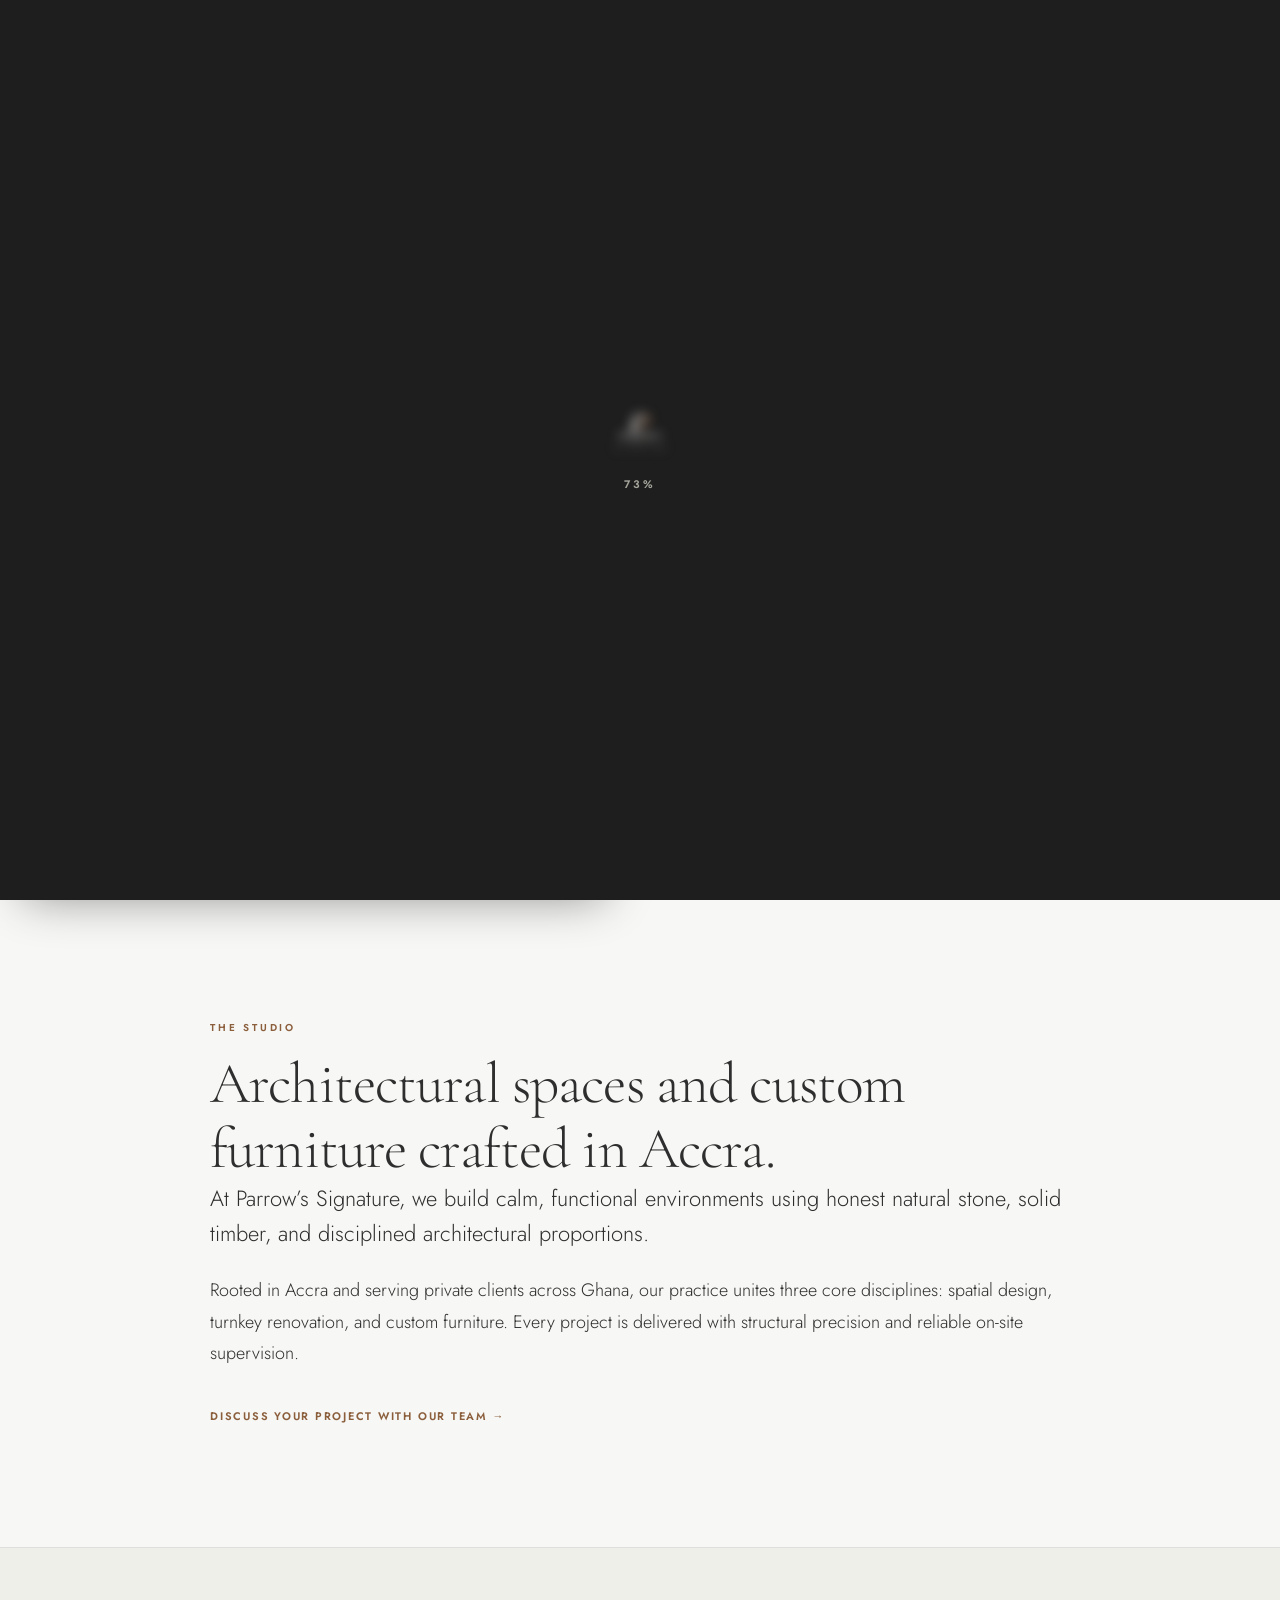
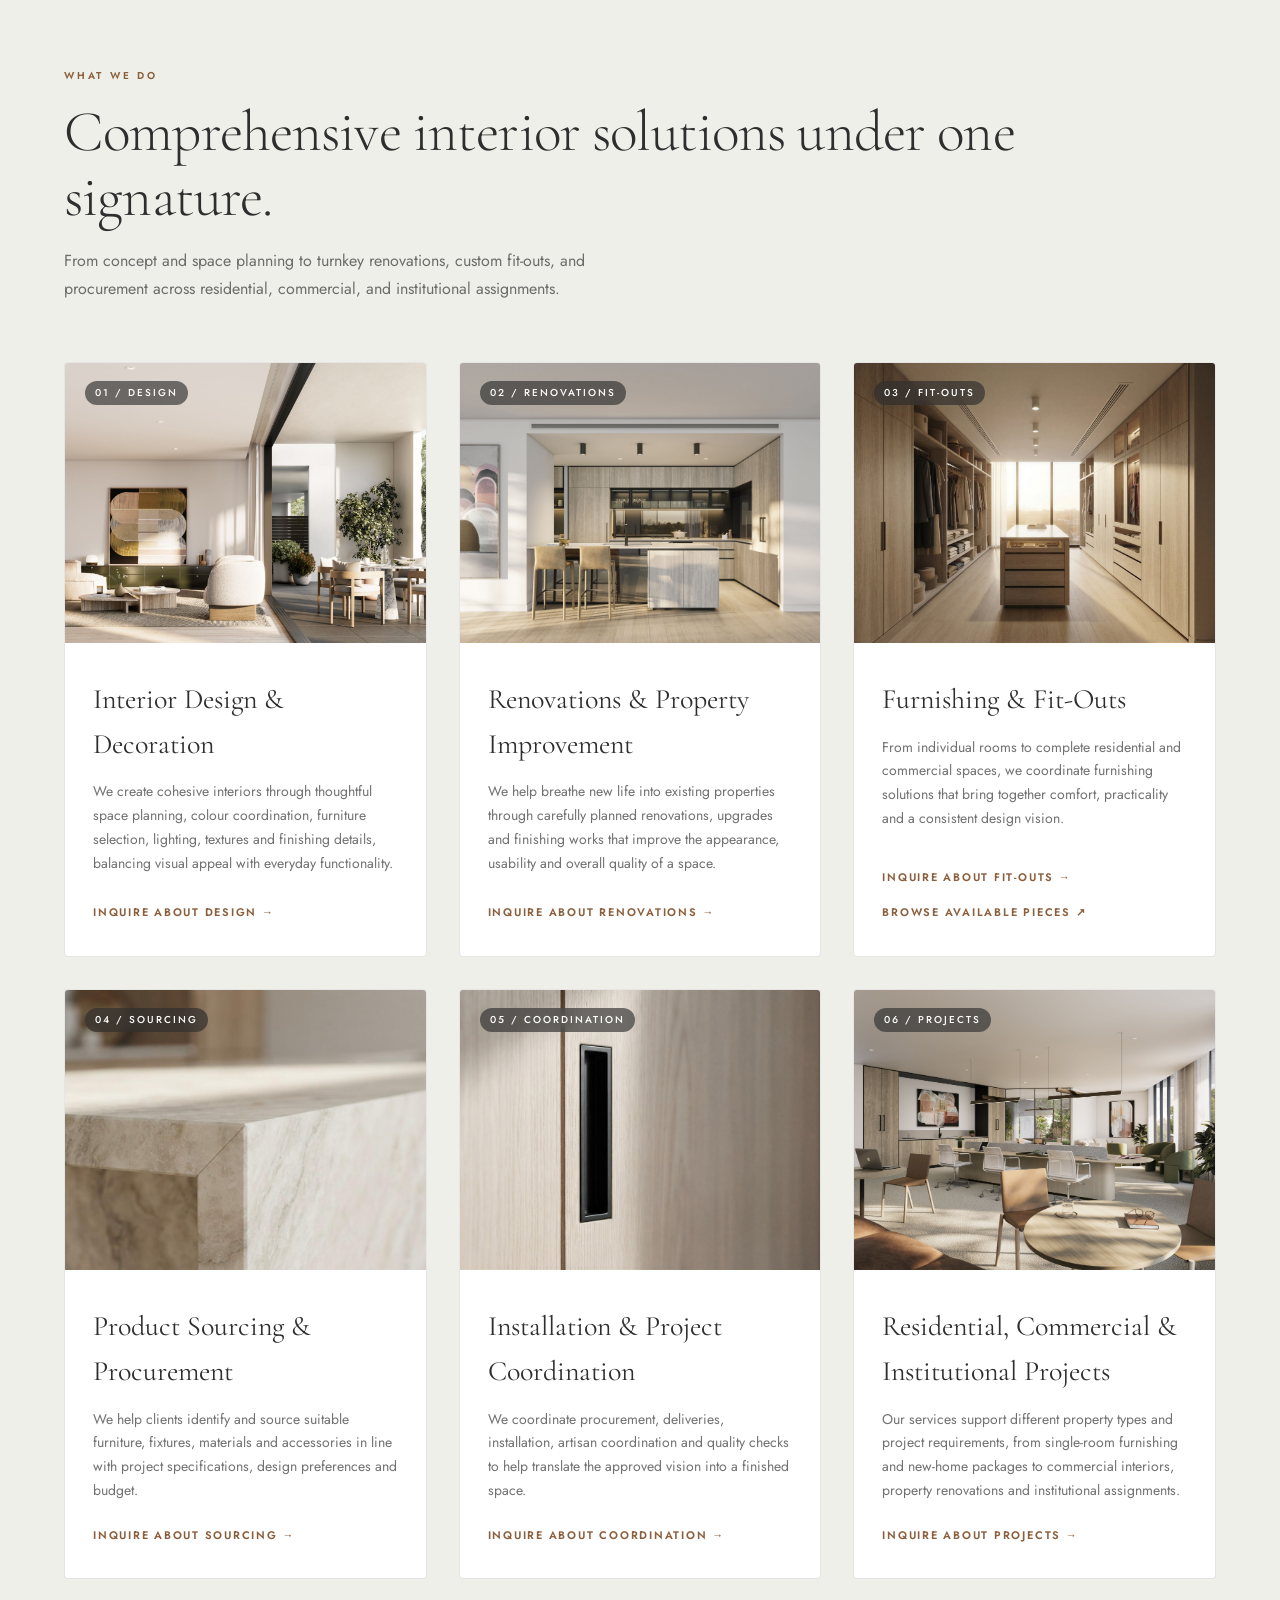
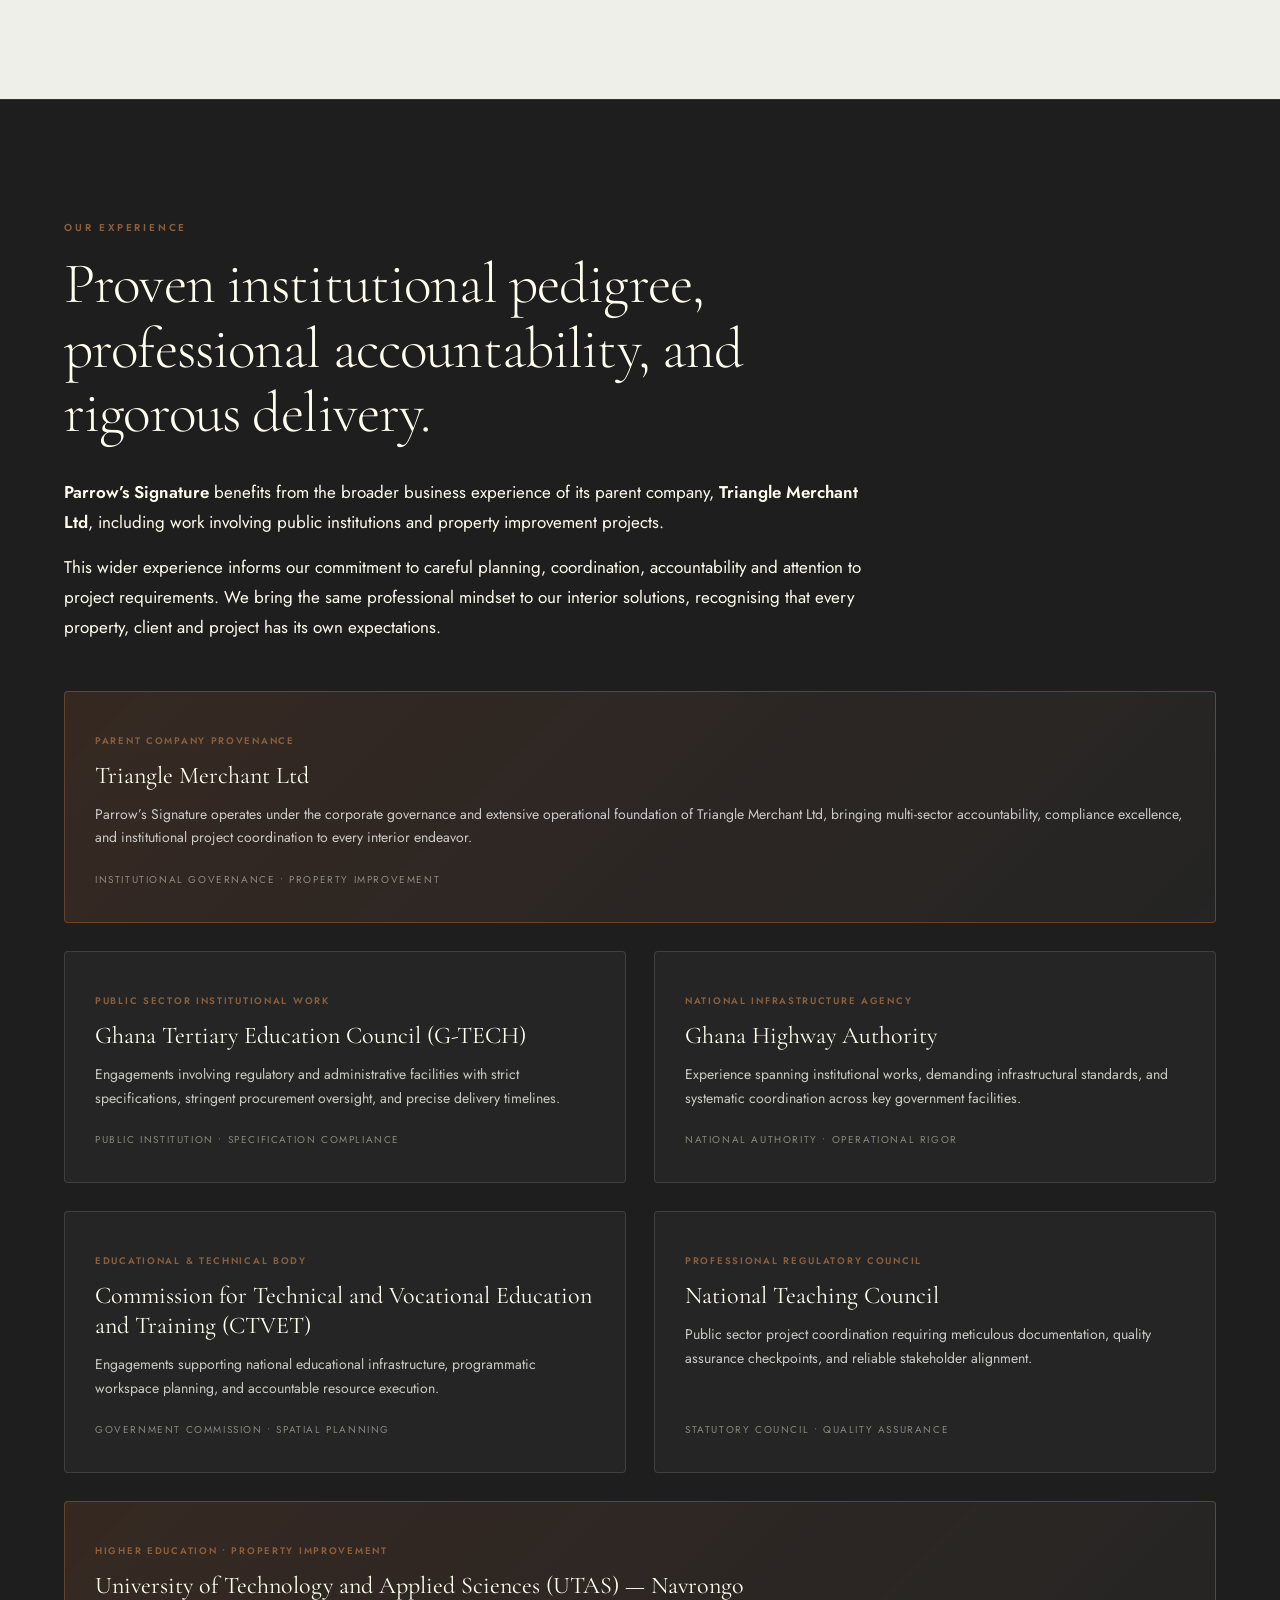
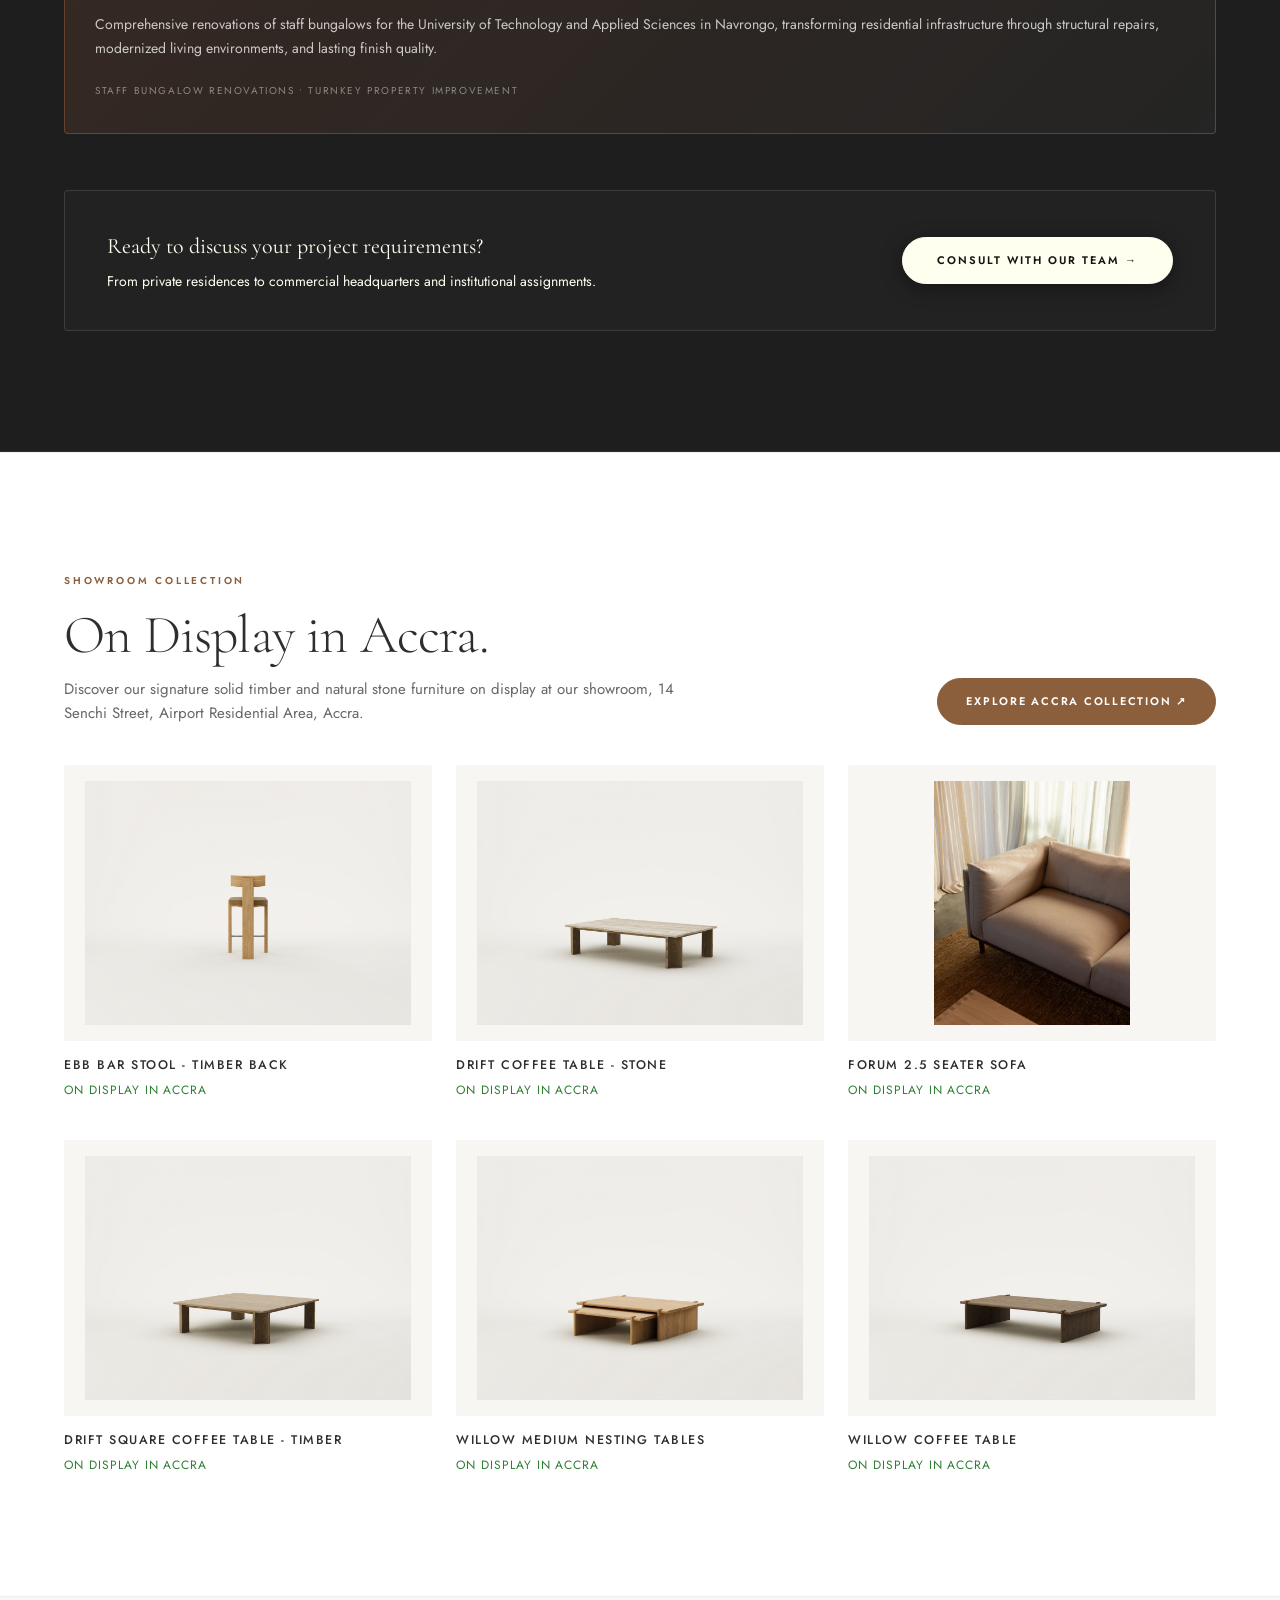
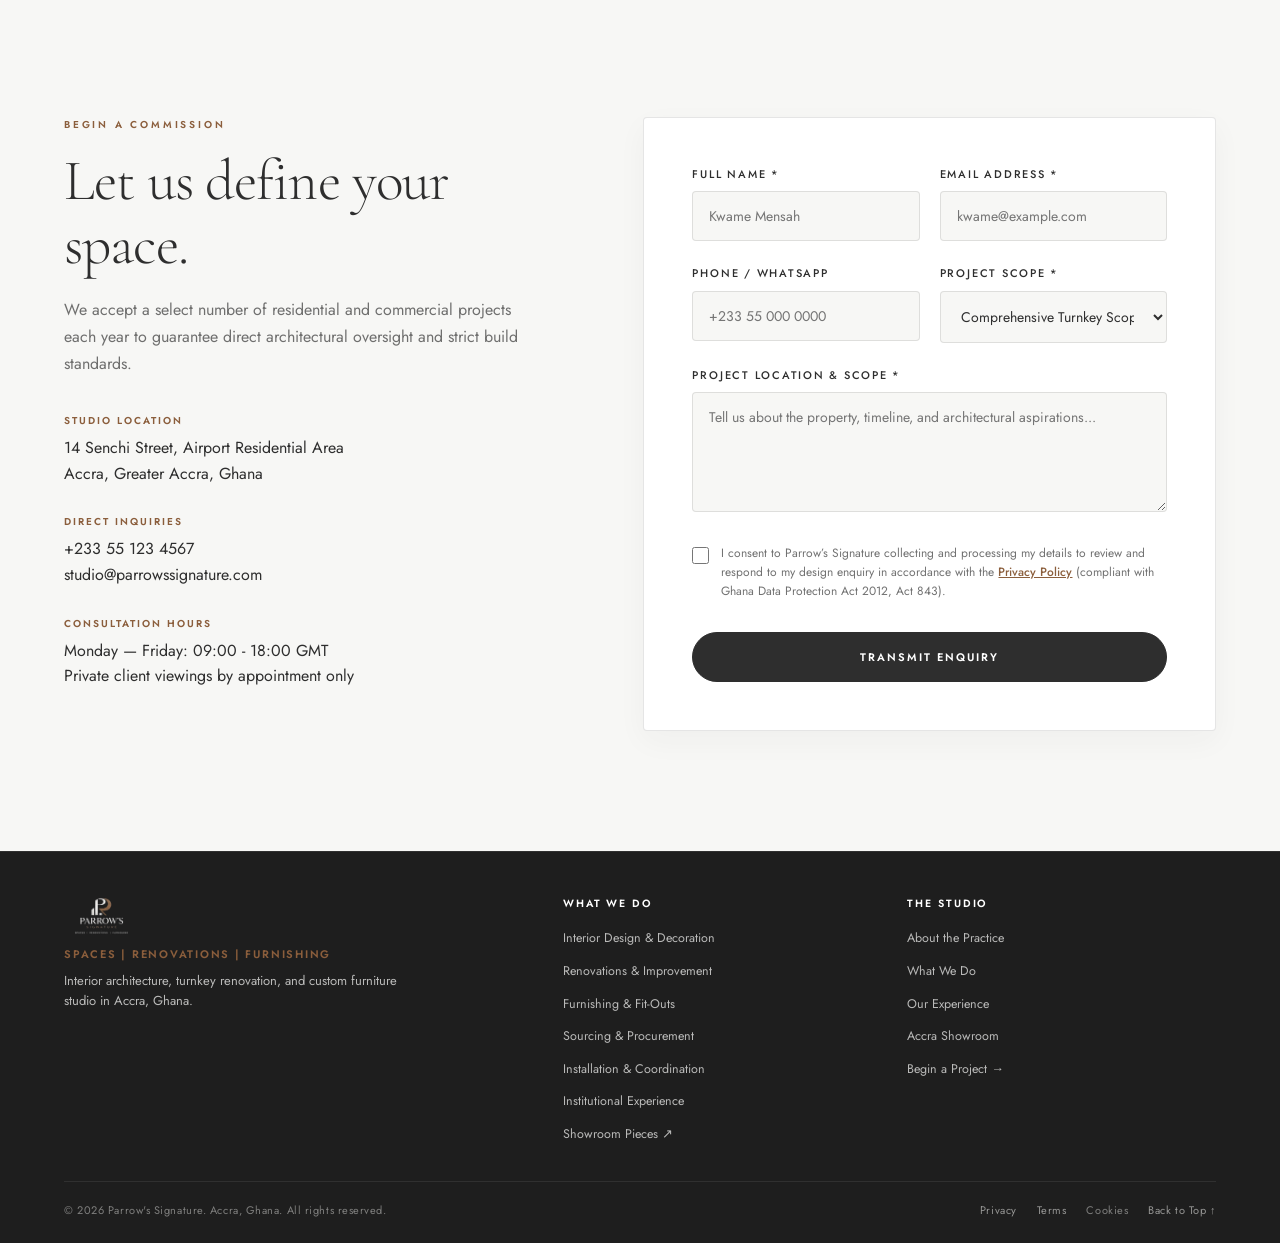
==== commit d62ad6af: "Add Loam-style curtain preloader with Parrow's logo, center hero typography and buttons, seamless vi" ====
--- a/index.html
+++ b/index.html
@@ -125,7 +125,16 @@
   <!-- Core Stylesheet -->
   <link rel="stylesheet" href="style.css">
 </head>
-<body id="top">
+<body id="top" class="pl-active">
+
+  <!-- Loam-Style Curtain Preloader with Parrow's Signature Logo -->
+  <div class="preloader" id="preloader" data-preloader aria-hidden="true">
+    <div class="pl-panels"><i></i><i></i><i></i><i></i><i></i><i></i><i></i></div>
+    <div class="pl-logo">
+      <img src="assets/logo-light.png" alt="Parrow’s Signature" style="height: 48px; width: auto;">
+      <div class="pl-pct" id="plPct" data-pl-pct>0</div>
+    </div>
+  </div>
 
   <!-- Accessible Skip to Content Link (WCAG 2.4.1 Bypass Blocks) -->
   <a href="#main-content" class="skip-link">Skip to main content</a>
@@ -174,24 +183,10 @@
   <main id="main-content">
     <!-- Hero Section (Video Hero) -->
     <section class="hero-section" aria-label="Welcome to Parrow's Signature">
-      <video class="hero-video-bg" id="heroVideo" autoplay loop playsinline preload="auto" poster="assets/hero-video/hero-penthouse-poster.jpg">
+      <video class="hero-video-bg" id="heroVideo" autoplay loop muted playsinline preload="auto" poster="assets/hero-video/hero-penthouse-poster.jpg">
         <source src="assets/hero-video/hero-penthouse-4k.mp4" type="video/mp4">
         <source src="assets/hero-video/hero-penthouse-master.mp4" type="video/mp4">
       </video>
-
-      <!-- Ambient Audio Sound Toggle (Controls sound, does not stop or pause the video) -->
-      <button type="button" class="hero-sound-toggle" id="soundToggle" aria-label="Toggle hero video sound" title="Toggle sound">
-        <svg class="sound-icon-on" width="16" height="16" viewBox="0 0 24 24" fill="none" stroke="currentColor" stroke-width="2" stroke-linecap="round" stroke-linejoin="round" aria-hidden="true">
-          <polygon points="11 5 6 9 2 9 2 15 6 15 11 19 11 5"></polygon>
-          <path d="M19.07 4.93a10 10 0 0 1 0 14.14M15.54 8.46a5 5 0 0 1 0 7.07"></path>
-        </svg>
-        <svg class="sound-icon-off" width="16" height="16" viewBox="0 0 24 24" fill="none" stroke="currentColor" stroke-width="2" stroke-linecap="round" stroke-linejoin="round" aria-hidden="true" style="display:none;">
-          <polygon points="11 5 6 9 2 9 2 15 6 15 11 19 11 5"></polygon>
-          <line x1="23" y1="9" x2="17" y2="15"></line>
-          <line x1="17" y1="9" x2="23" y2="15"></line>
-        </svg>
-        <span id="soundToggleText">Sound On</span>
-      </button>
 
       <div class="container">
         <div class="hero-content">
--- a/style.css
+++ b/style.css
@@ -54,6 +54,96 @@
   background-color: var(--color-light);
 }
 
+body.pl-active {
+  overflow: hidden !important;
+}
+
+body.pl-done .preloader {
+  display: none !important;
+}
+
+/* ==========================================================================
+   LOAM-STYLE PRELOADER CURTAIN (Parrow's Signature)
+   ========================================================================== */
+.preloader {
+  position: fixed;
+  inset: 0;
+  z-index: 99999;
+  overflow: hidden;
+  pointer-events: auto;
+}
+
+.pl-panels {
+  position: absolute;
+  inset: 0;
+  display: flex;
+  width: 100%;
+  height: 100%;
+}
+
+.pl-panels i {
+  flex: 1 1 0;
+  height: 100%;
+  background: var(--color-dark-deep, #141312);
+  transform: translateY(0);
+  transition: transform 0.62s cubic-bezier(0.76, 0, 0.24, 1);
+  will-change: transform;
+}
+
+.preloader.lift .pl-panels i {
+  transform: translateY(-101%);
+}
+
+.pl-panels i:nth-child(1) { transition-delay: 0.21s; }
+.pl-panels i:nth-child(2) { transition-delay: 0.18s; }
+.pl-panels i:nth-child(3) { transition-delay: 0.15s; }
+.pl-panels i:nth-child(4) { transition-delay: 0.12s; }
+.pl-panels i:nth-child(5) { transition-delay: 0.09s; }
+.pl-panels i:nth-child(6) { transition-delay: 0.06s; }
+.pl-panels i:nth-child(7) { transition-delay: 0.03s; }
+
+.pl-logo {
+  position: absolute;
+  inset: 0;
+  z-index: 2;
+  display: flex;
+  flex-direction: column;
+  align-items: center;
+  justify-content: center;
+  gap: 22px;
+  pointer-events: none;
+  transition: opacity 0.4s ease, transform 0.4s ease;
+}
+
+.pl-logo img {
+  height: 48px;
+  width: auto;
+  max-width: 240px;
+  object-fit: contain;
+  filter: blur(20px);
+  will-change: filter;
+  transition: filter 0.08s linear;
+}
+
+.pl-pct {
+  font-family: var(--font-sans);
+  font-size: 11px;
+  font-weight: 600;
+  letter-spacing: 0.28em;
+  color: rgba(255, 255, 240, 0.6);
+  text-transform: uppercase;
+}
+
+.pl-pct::after {
+  content: "%";
+}
+
+@media (prefers-reduced-motion: reduce) {
+  .preloader {
+    display: none !important;
+  }
+}
+
 img {
   display: block;
   max-width: 100%;
@@ -254,12 +344,16 @@
 .hero-section {
   position: relative;
   min-height: 100vh;
+  min-height: 100svh;
   display: flex;
   align-items: center;
+  justify-content: center;
   color: #FFFFF0;
   overflow: hidden;
   background-color: var(--color-dark-deep);
   padding-top: 80px;
+  padding-bottom: 40px;
+  text-align: center;
 }
 
 .hero-section::before {
@@ -268,13 +362,20 @@
   inset: 0;
   z-index: 2;
   pointer-events: none;
-  background: linear-gradient(
-    90deg,
-    rgba(14, 13, 11, 0.78) 0%,
-    rgba(14, 13, 11, 0.62) 38%,
-    rgba(14, 13, 11, 0.22) 68%,
-    transparent 100%
-  );
+  background:
+    radial-gradient(
+      ellipse 75% 65% at 50% 50%,
+      rgba(12, 11, 10, 0.45) 0%,
+      rgba(12, 11, 10, 0.76) 80%,
+      rgba(12, 11, 10, 0.90) 100%
+    ),
+    linear-gradient(
+      180deg,
+      rgba(12, 11, 10, 0.70) 0%,
+      transparent 22%,
+      transparent 72%,
+      rgba(12, 11, 10, 0.85) 100%
+    );
 }
 
 .hero-video-bg {
@@ -293,20 +394,17 @@
 .hero-content {
   position: relative;
   z-index: 3;
-  max-width: 920px;
-  padding: 60px 0;
+  max-width: 960px;
+  margin: 0 auto;
+  padding: 40px 20px;
+  display: flex;
+  flex-direction: column;
+  align-items: center;
+  text-align: center;
 }
 
 .hero-eyebrow {
-  display: inline-block;
-  font-size: 11.5px;
-  text-transform: uppercase;
-  letter-spacing: 0.24em;
-  color: #FFFFF0 !important;
-  text-shadow: 0 2px 14px rgba(0, 0, 0, 0.85);
-  margin-bottom: 24px;
-  font-weight: 600;
-  padding-left: 2px;
+  display: none;
 }
 
 .hero-title {
@@ -317,8 +415,9 @@
   letter-spacing: -0.02em;
   color: #FFFFF0 !important;
   text-shadow: 0 2px 24px rgba(0, 0, 0, 0.85), 0 1px 3px rgba(0, 0, 0, 0.95);
-  margin-bottom: 0;
-  max-width: 15ch;
+  margin: 0 auto;
+  max-width: 14ch;
+  text-align: center;
 }
 
 .hero-title em {
@@ -332,40 +431,13 @@
   display: flex;
   gap: 18px;
   align-items: center;
-  margin-top: 38px;
-}
-
-/* Ambient Audio Sound Toggle */
+  justify-content: center;
+  margin: 36px auto 0;
+}
+
+/* Hero Video Control Buttons Removed */
 .hero-sound-toggle {
-  position: absolute;
-  bottom: 28px;
-  right: 5vw;
-  z-index: 10;
-  display: inline-flex;
-  align-items: center;
-  gap: 8px;
-  padding: 8px 18px;
-  background: rgba(24, 24, 24, 0.72);
-  backdrop-filter: blur(14px);
-  -webkit-backdrop-filter: blur(14px);
-  border: 1px solid rgba(255, 255, 240, 0.32);
-  border-radius: 30px;
-  color: #FFFFF0;
-  font-family: var(--font-sans);
-  font-size: 11px;
-  font-weight: 500;
-  letter-spacing: 0.14em;
-  text-transform: uppercase;
-  cursor: pointer;
-  transition: all 0.25s ease;
-  box-shadow: 0 4px 18px rgba(0, 0, 0, 0.35);
-}
-
-.hero-sound-toggle:hover {
-  background: rgba(24, 24, 24, 0.92);
-  border-color: rgba(255, 255, 240, 0.65);
-  transform: translateY(-2px);
-  box-shadow: 0 6px 22px rgba(0, 0, 0, 0.45);
+  display: none !important;
 }
 
 .hero-sound-toggle svg {
@@ -1199,36 +1271,48 @@
 @media (max-width: 768px) {
   .hero-section {
     min-height: 100svh;
-    padding-top: max(84px, 12svh);
-    padding-bottom: max(56px, 8svh);
+    padding-top: max(88px, 12svh);
+    padding-bottom: max(60px, 8svh);
     display: flex;
     align-items: center;
+    justify-content: center;
+    text-align: center;
   }
   .hero-section::before {
-    background: linear-gradient(
-      180deg,
-      rgba(10, 9, 8, 0.80) 0%,
-      rgba(10, 9, 8, 0.44) 35%,
-      rgba(10, 9, 8, 0.58) 65%,
-      rgba(10, 9, 8, 0.92) 100%
-    );
+    background:
+      radial-gradient(
+        ellipse 90% 70% at 50% 50%,
+        rgba(10, 9, 8, 0.48) 0%,
+        rgba(10, 9, 8, 0.78) 75%,
+        rgba(10, 9, 8, 0.92) 100%
+      ),
+      linear-gradient(
+        180deg,
+        rgba(10, 9, 8, 0.78) 0%,
+        transparent 20%,
+        transparent 70%,
+        rgba(10, 9, 8, 0.90) 100%
+      );
   }
   .hero-content {
-    padding: 0;
+    padding: 0 16px;
+    width: 100%;
     max-width: 100%;
     display: flex;
     flex-direction: column;
-    align-items: flex-start;
+    align-items: center;
+    text-align: center;
   }
   .hero-title {
-    font-size: clamp(38px, 10.2vw, 54px);
+    font-size: clamp(38px, 10vw, 54px);
     font-weight: 600;
     line-height: 1.08;
     letter-spacing: -0.02em;
     color: #FFFFF0 !important;
     text-shadow: 0 2px 20px rgba(0, 0, 0, 0.85), 0 1px 3px rgba(0, 0, 0, 0.95);
-    margin-bottom: 0;
-    max-width: 13ch;
+    margin: 0 auto;
+    max-width: 12ch;
+    text-align: center;
   }
   .hero-title em {
     font-style: normal;
@@ -1237,11 +1321,11 @@
   }
   .hero-actions {
     flex-direction: column;
-    align-items: stretch;
+    align-items: center;
     gap: 12px;
     width: 100%;
-    max-width: 380px;
-    margin-top: 32px;
+    max-width: 320px;
+    margin: 32px auto 0;
   }
   .hero-actions .btn {
     width: 100%;
@@ -1252,10 +1336,7 @@
     font-weight: 600;
   }
   .hero-sound-toggle {
-    bottom: 18px;
-    right: 20px;
-    padding: 7px 15px;
-    font-size: 10px;
+    display: none !important;
   }
   .portfolio-item:nth-child(1),
   .portfolio-item:nth-child(2),
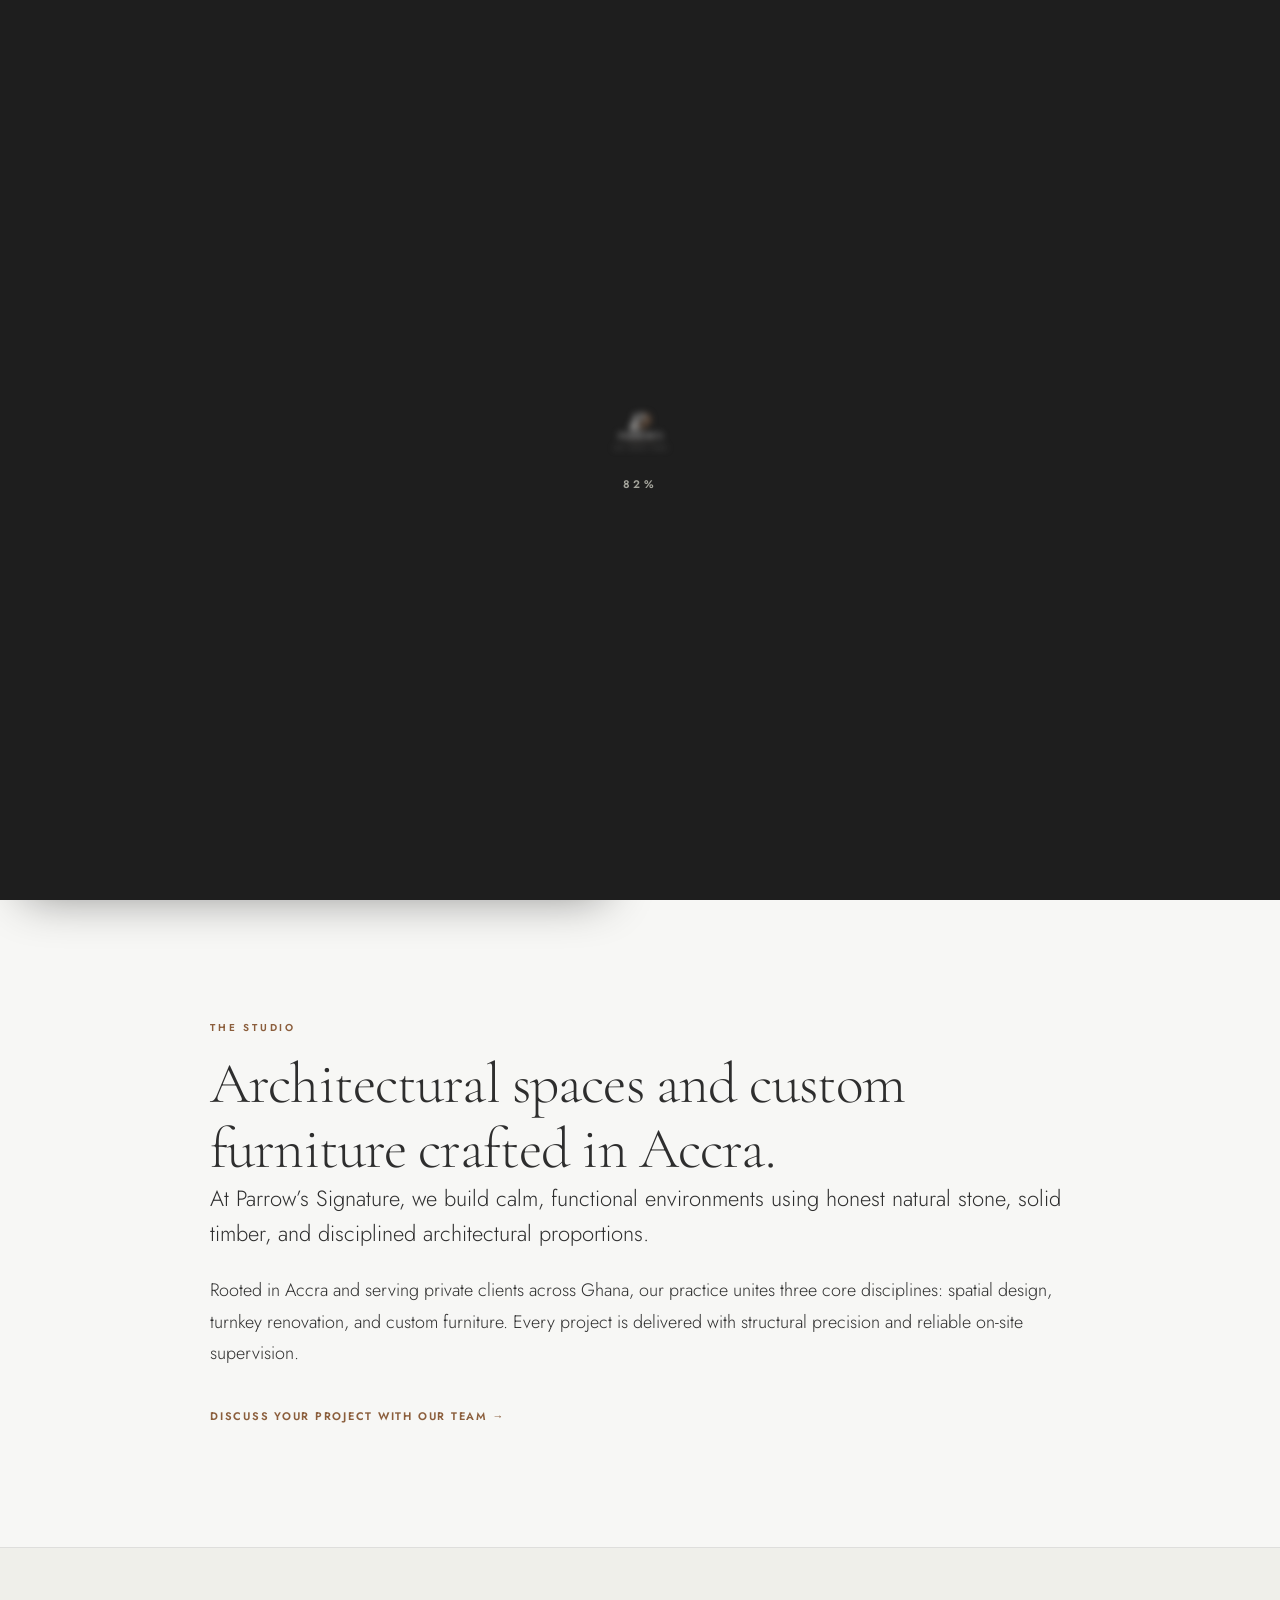
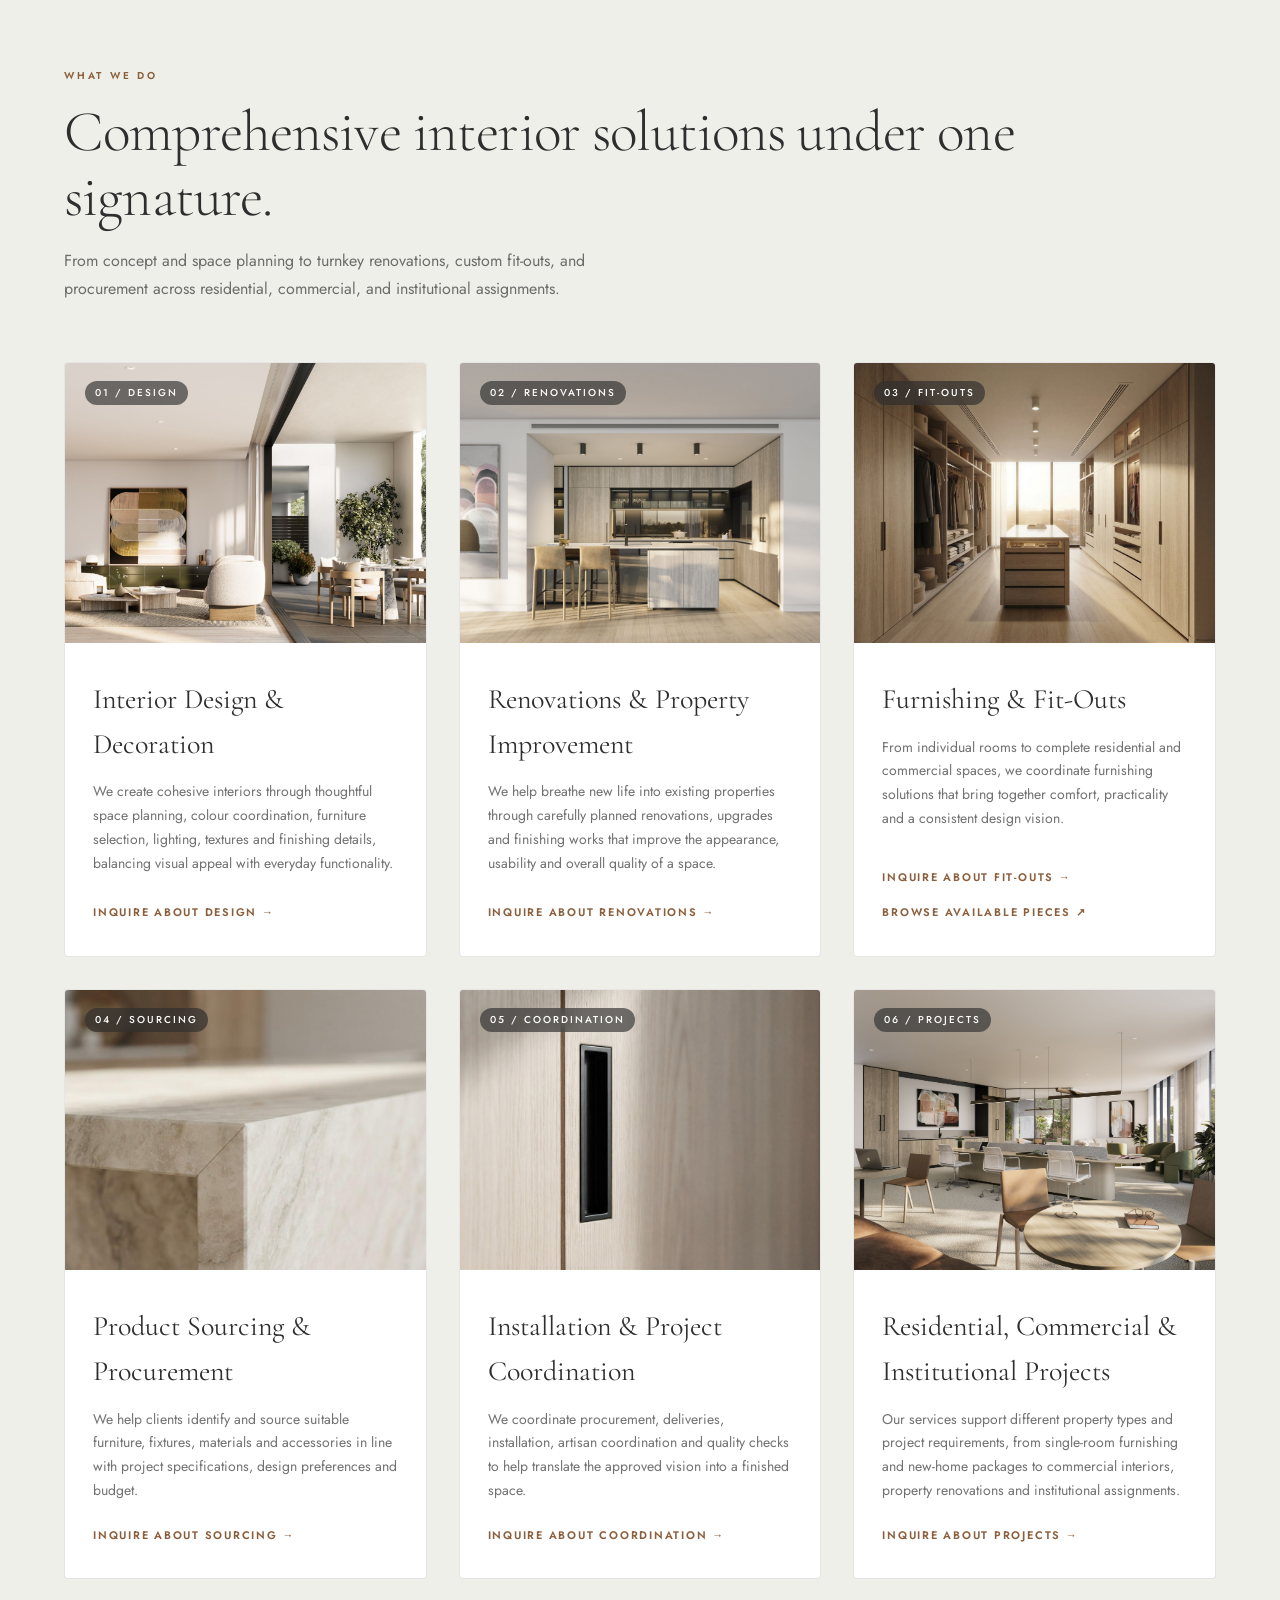
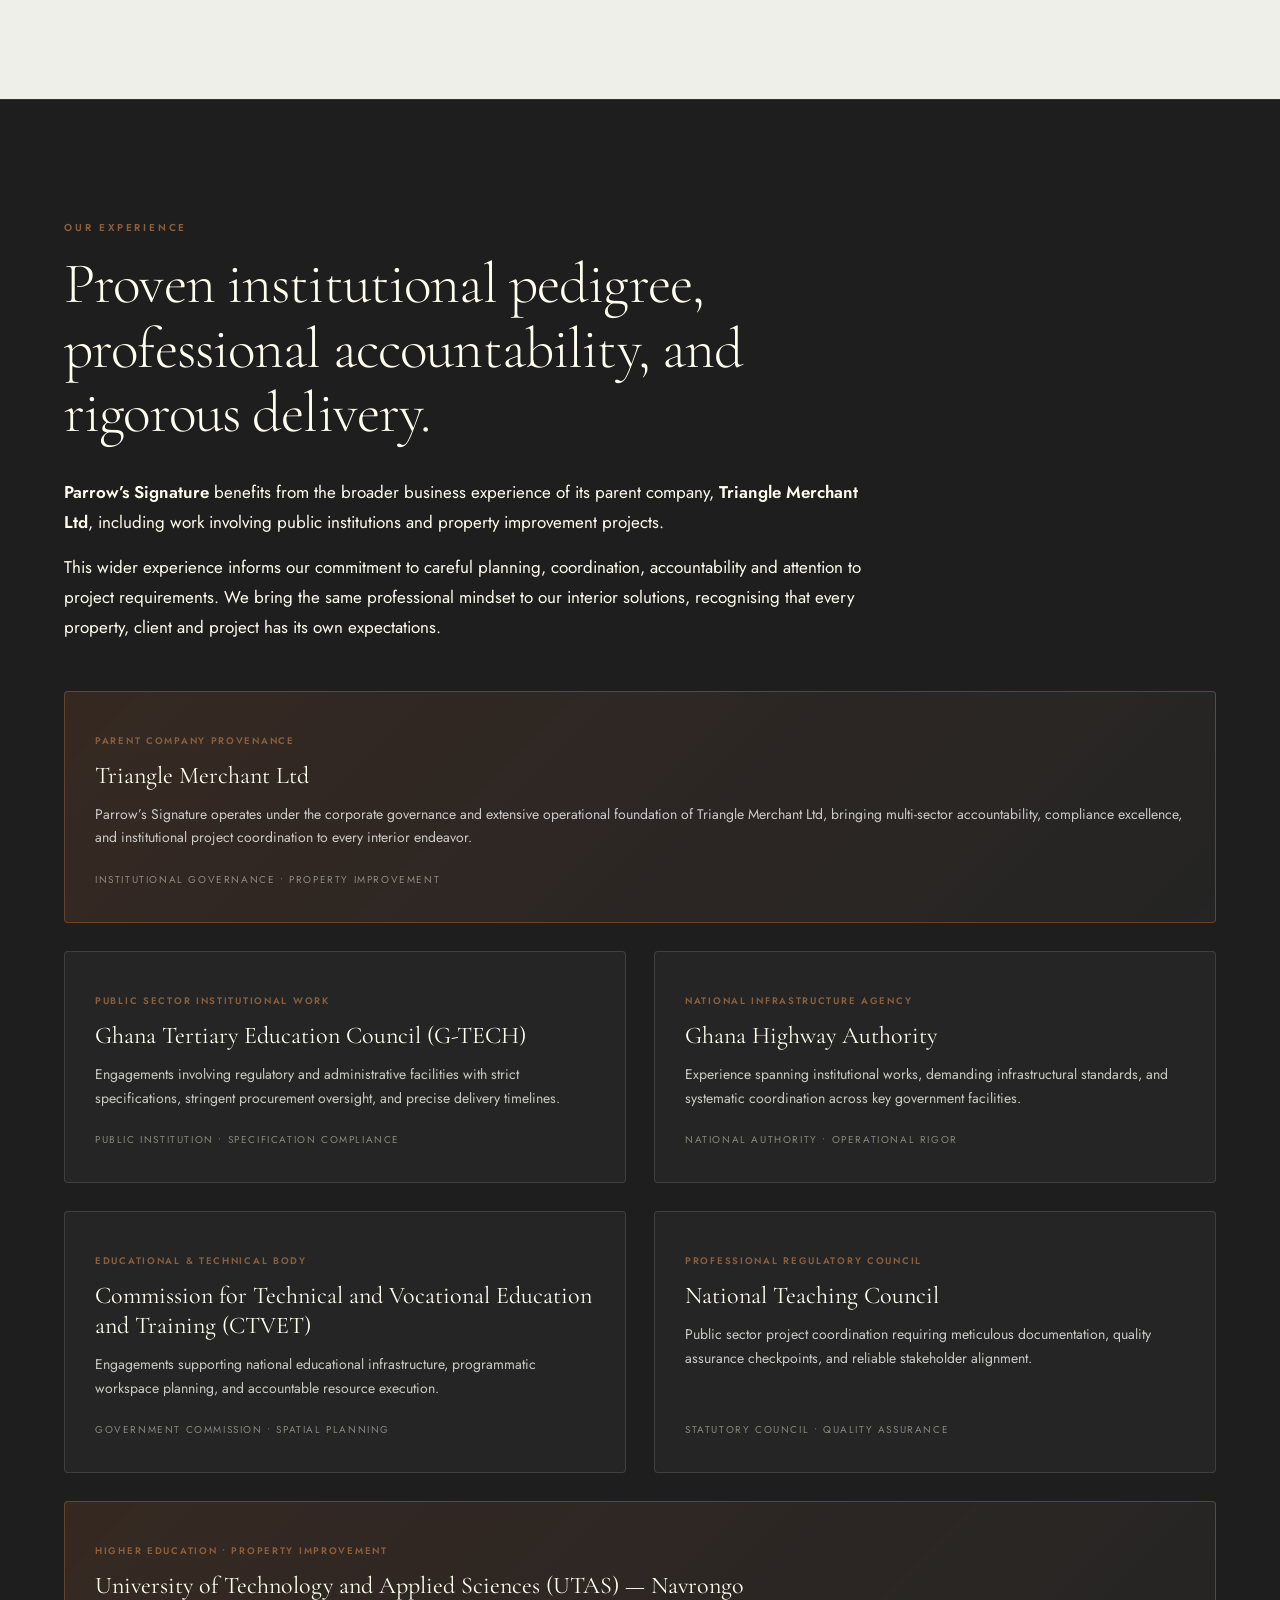
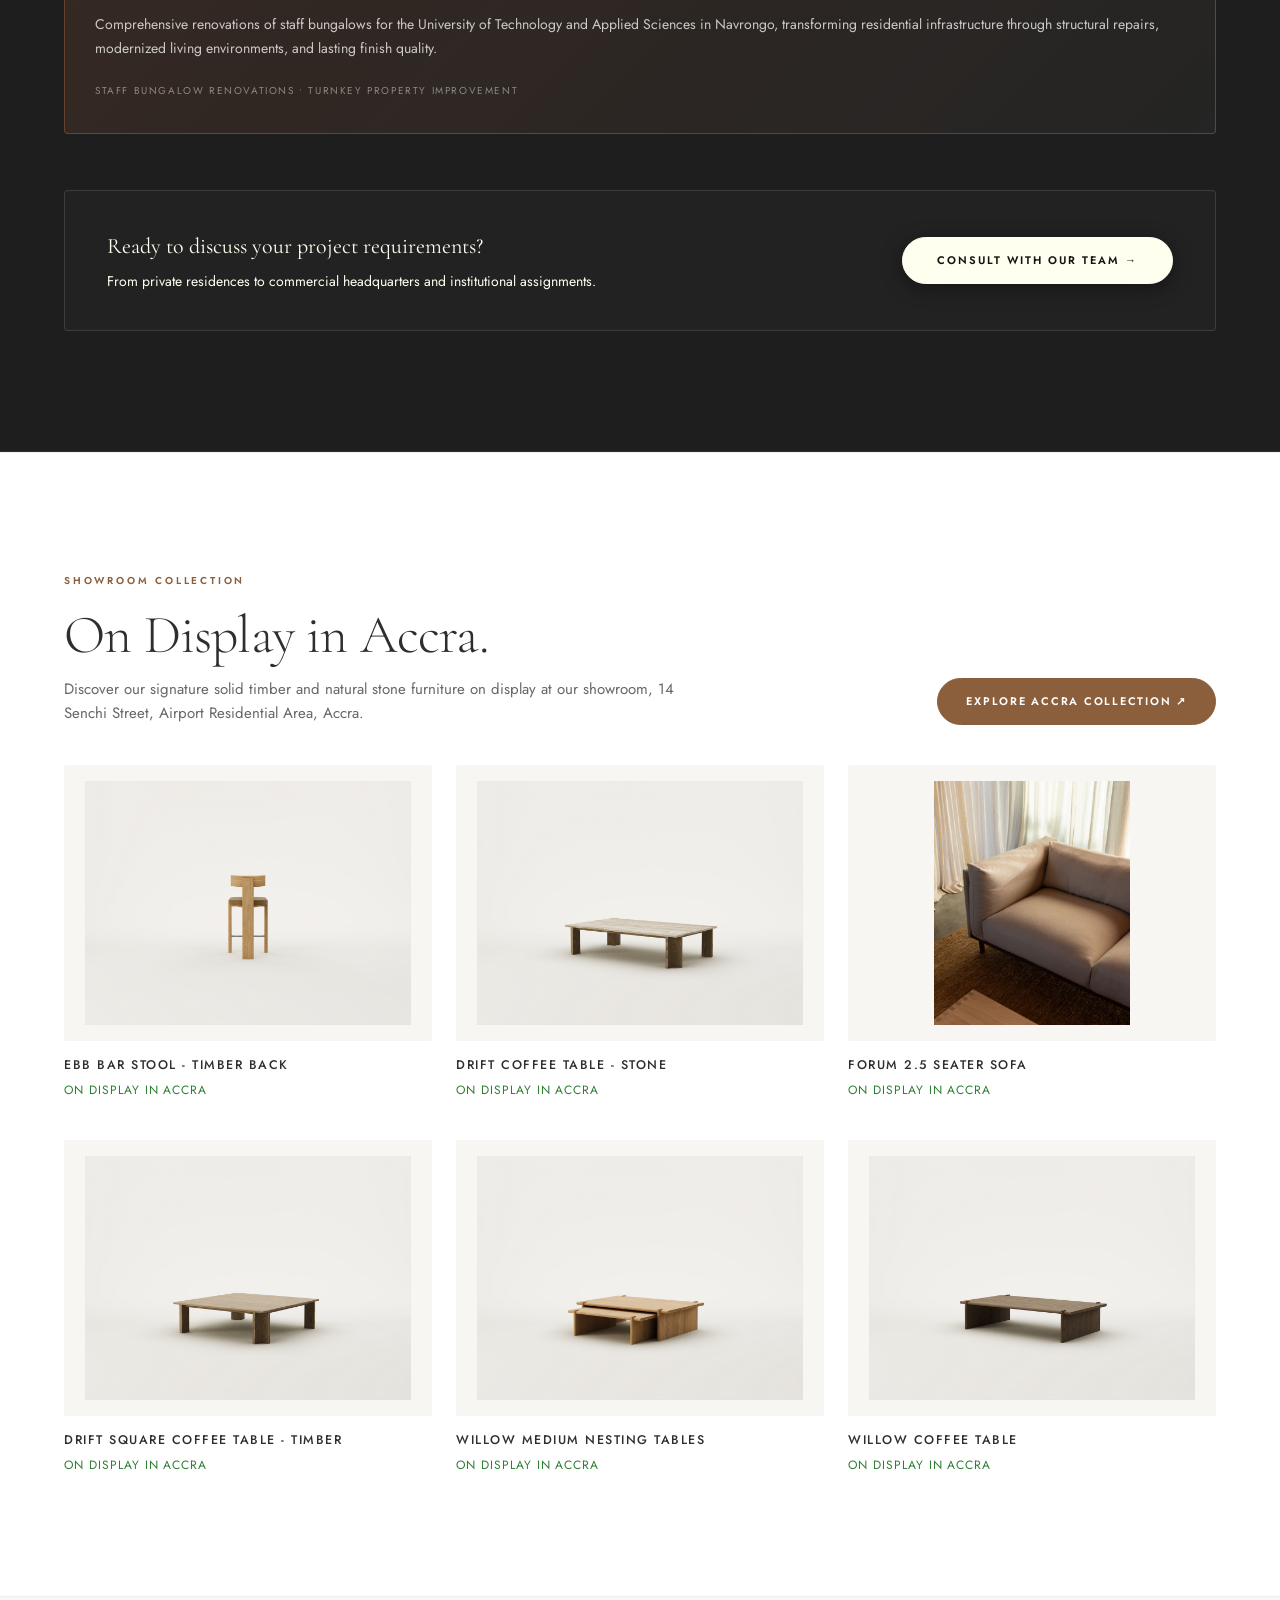
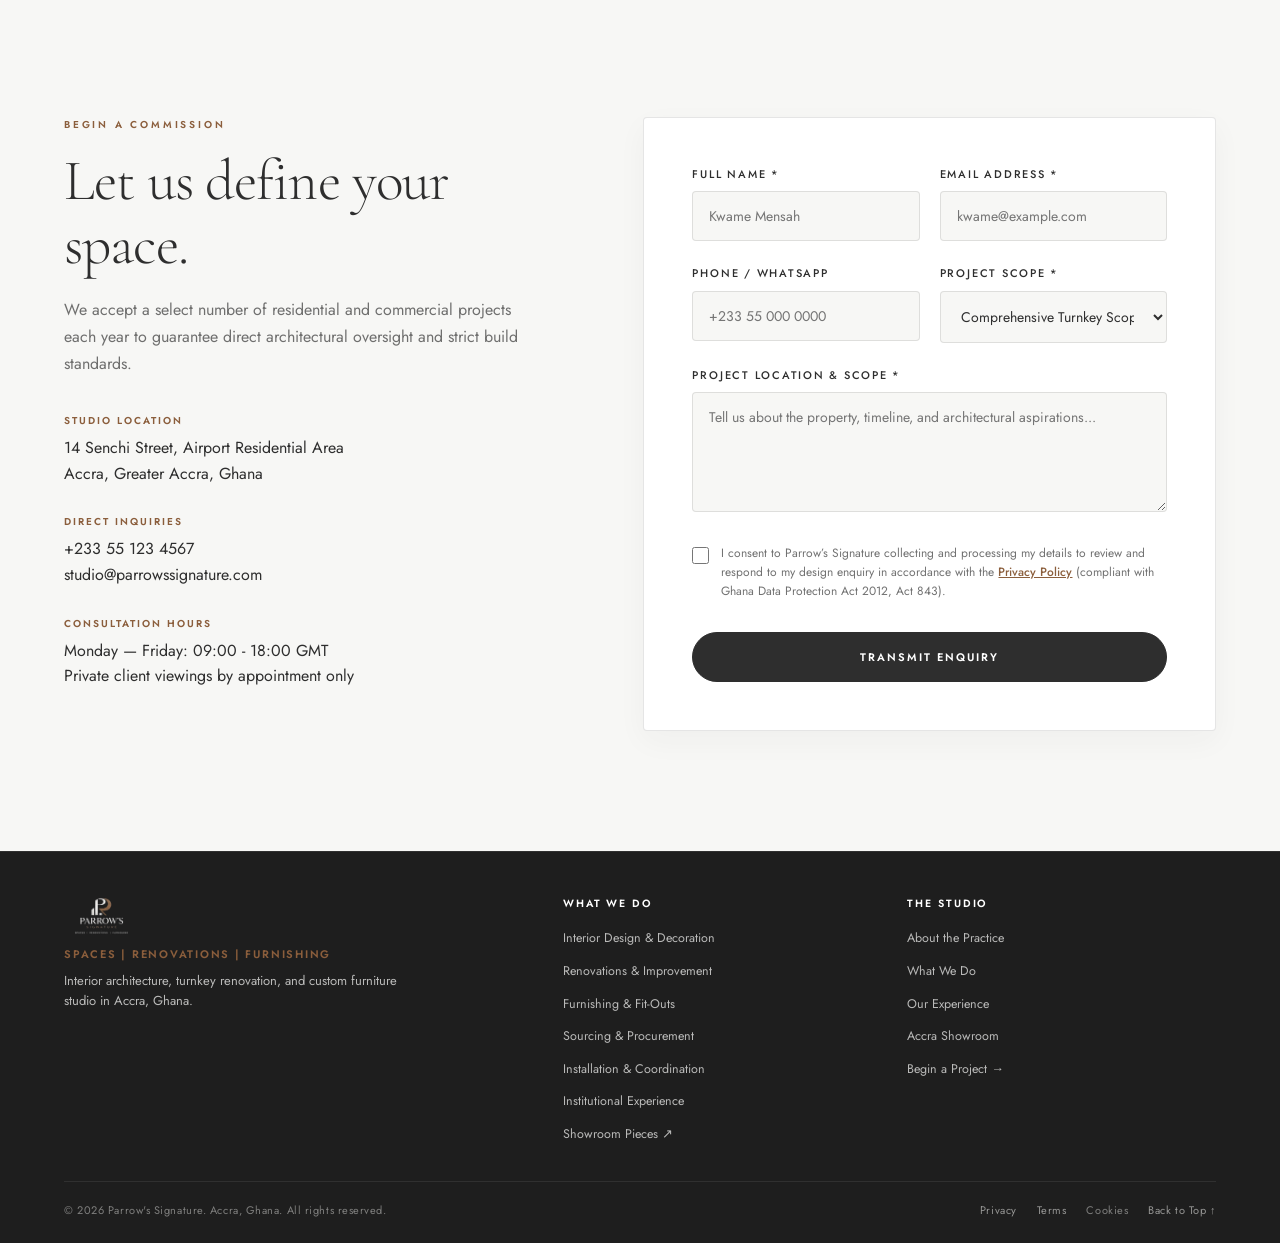
==== commit 6a4de60d: "Smooth silk fade-in for hero text and bulletproof infinite video loop autoplay" ====
--- a/index.html
+++ b/index.html
@@ -183,7 +183,7 @@
   <main id="main-content">
     <!-- Hero Section (Video Hero) -->
     <section class="hero-section" aria-label="Welcome to Parrow's Signature">
-      <video class="hero-video-bg" id="heroVideo" autoplay loop muted playsinline preload="auto" poster="assets/hero-video/hero-penthouse-poster.jpg">
+      <video class="hero-video-bg" id="heroVideo" autoplay loop muted playsinline webkit-playsinline preload="auto" poster="assets/hero-video/hero-penthouse-poster.jpg">
         <source src="assets/hero-video/hero-penthouse-4k.mp4" type="video/mp4">
         <source src="assets/hero-video/hero-penthouse-master.mp4" type="video/mp4">
       </video>
--- a/style.css
+++ b/style.css
@@ -418,6 +418,12 @@
   margin: 0 auto;
   max-width: 14ch;
   text-align: center;
+  opacity: 0;
+  transform: translateY(24px);
+  transition:
+    opacity 1.3s cubic-bezier(0.16, 1, 0.3, 1),
+    transform 1.3s cubic-bezier(0.16, 1, 0.3, 1);
+  will-change: opacity, transform;
 }
 
 .hero-title em {
@@ -433,6 +439,36 @@
   align-items: center;
   justify-content: center;
   margin: 36px auto 0;
+  opacity: 0;
+  transform: translateY(20px);
+  transition:
+    opacity 1.2s cubic-bezier(0.16, 1, 0.3, 1) 0.28s,
+    transform 1.2s cubic-bezier(0.16, 1, 0.3, 1) 0.28s;
+  will-change: opacity, transform;
+}
+
+/* Revealed States — Smooth Silk Fade-In */
+.hero-revealed .hero-title,
+body.pl-done .hero-title,
+body:not(.pl-active) .hero-title {
+  opacity: 1;
+  transform: translateY(0);
+}
+
+.hero-revealed .hero-actions,
+body.pl-done .hero-actions,
+body:not(.pl-active) .hero-actions {
+  opacity: 1;
+  transform: translateY(0);
+}
+
+@media (prefers-reduced-motion: reduce) {
+  .hero-title,
+  .hero-actions {
+    opacity: 1 !important;
+    transform: none !important;
+    transition: none !important;
+  }
 }
 
 /* Hero Video Control Buttons Removed */
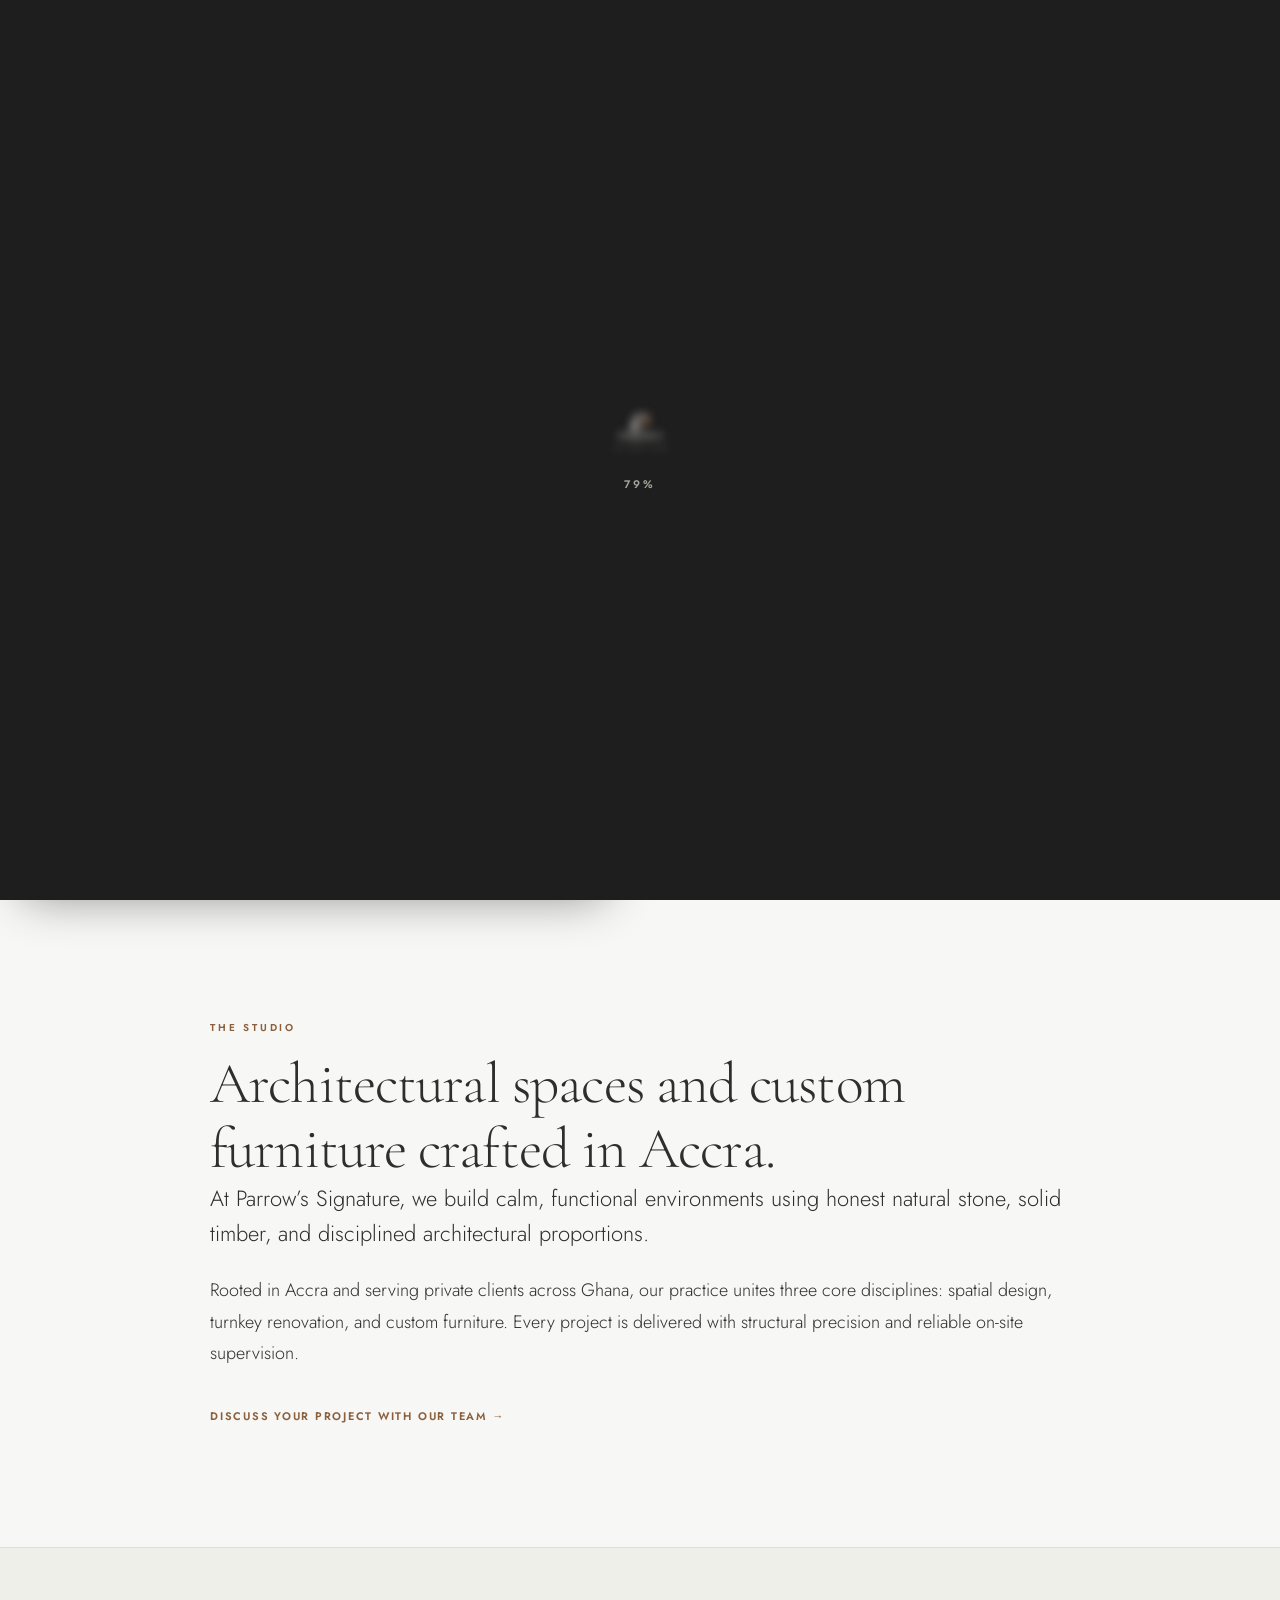
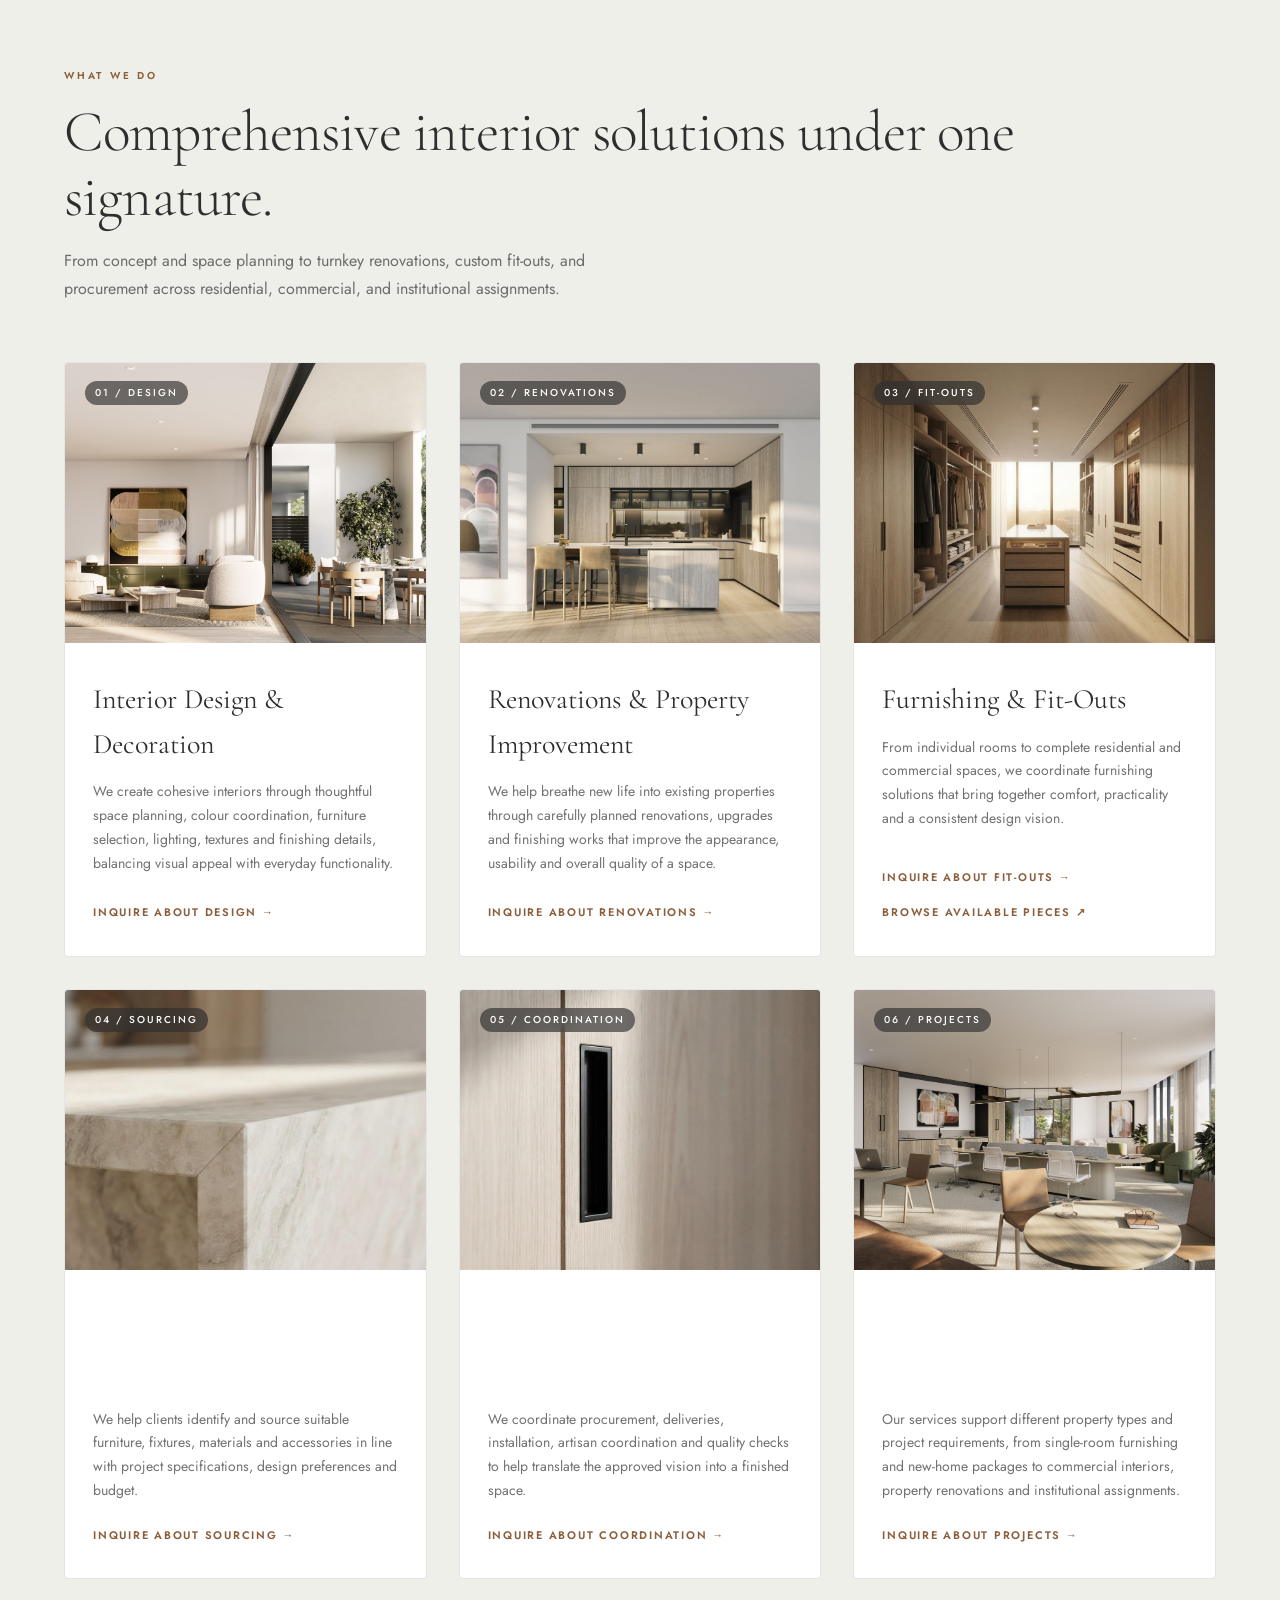
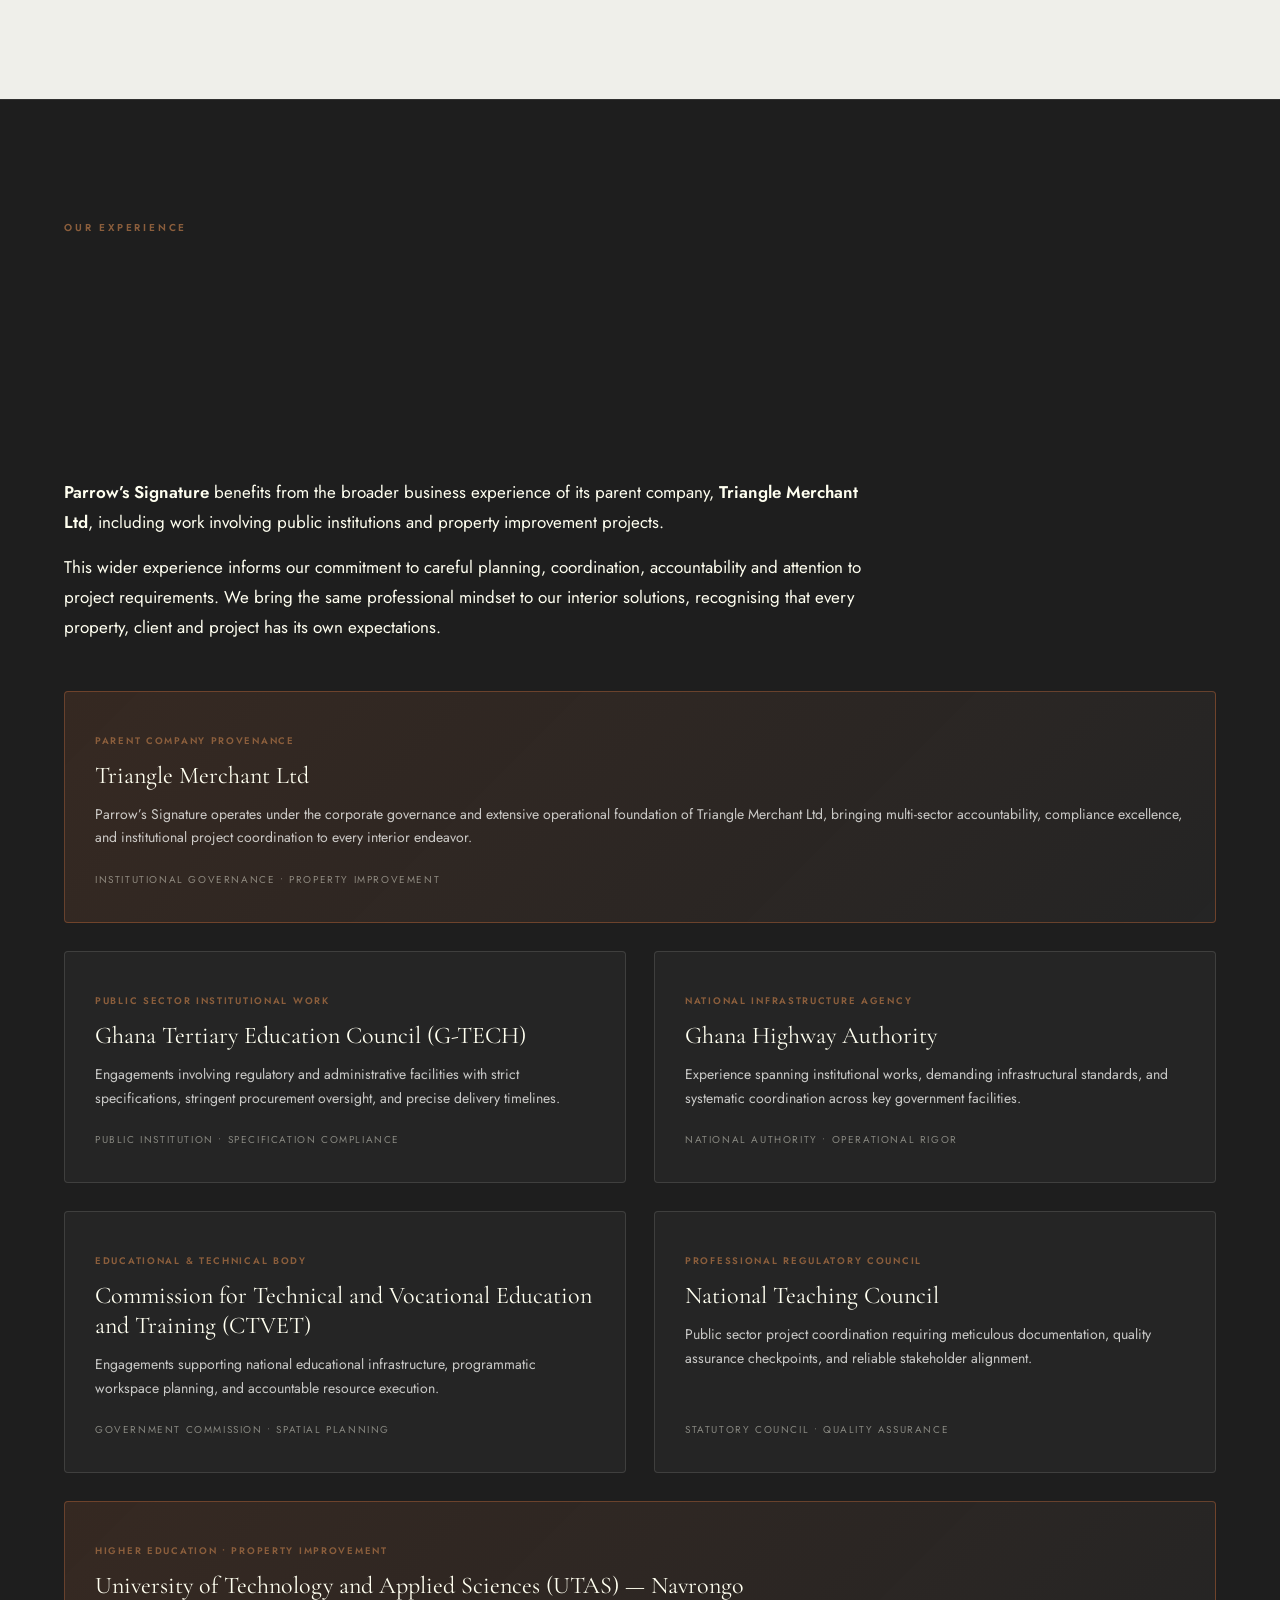
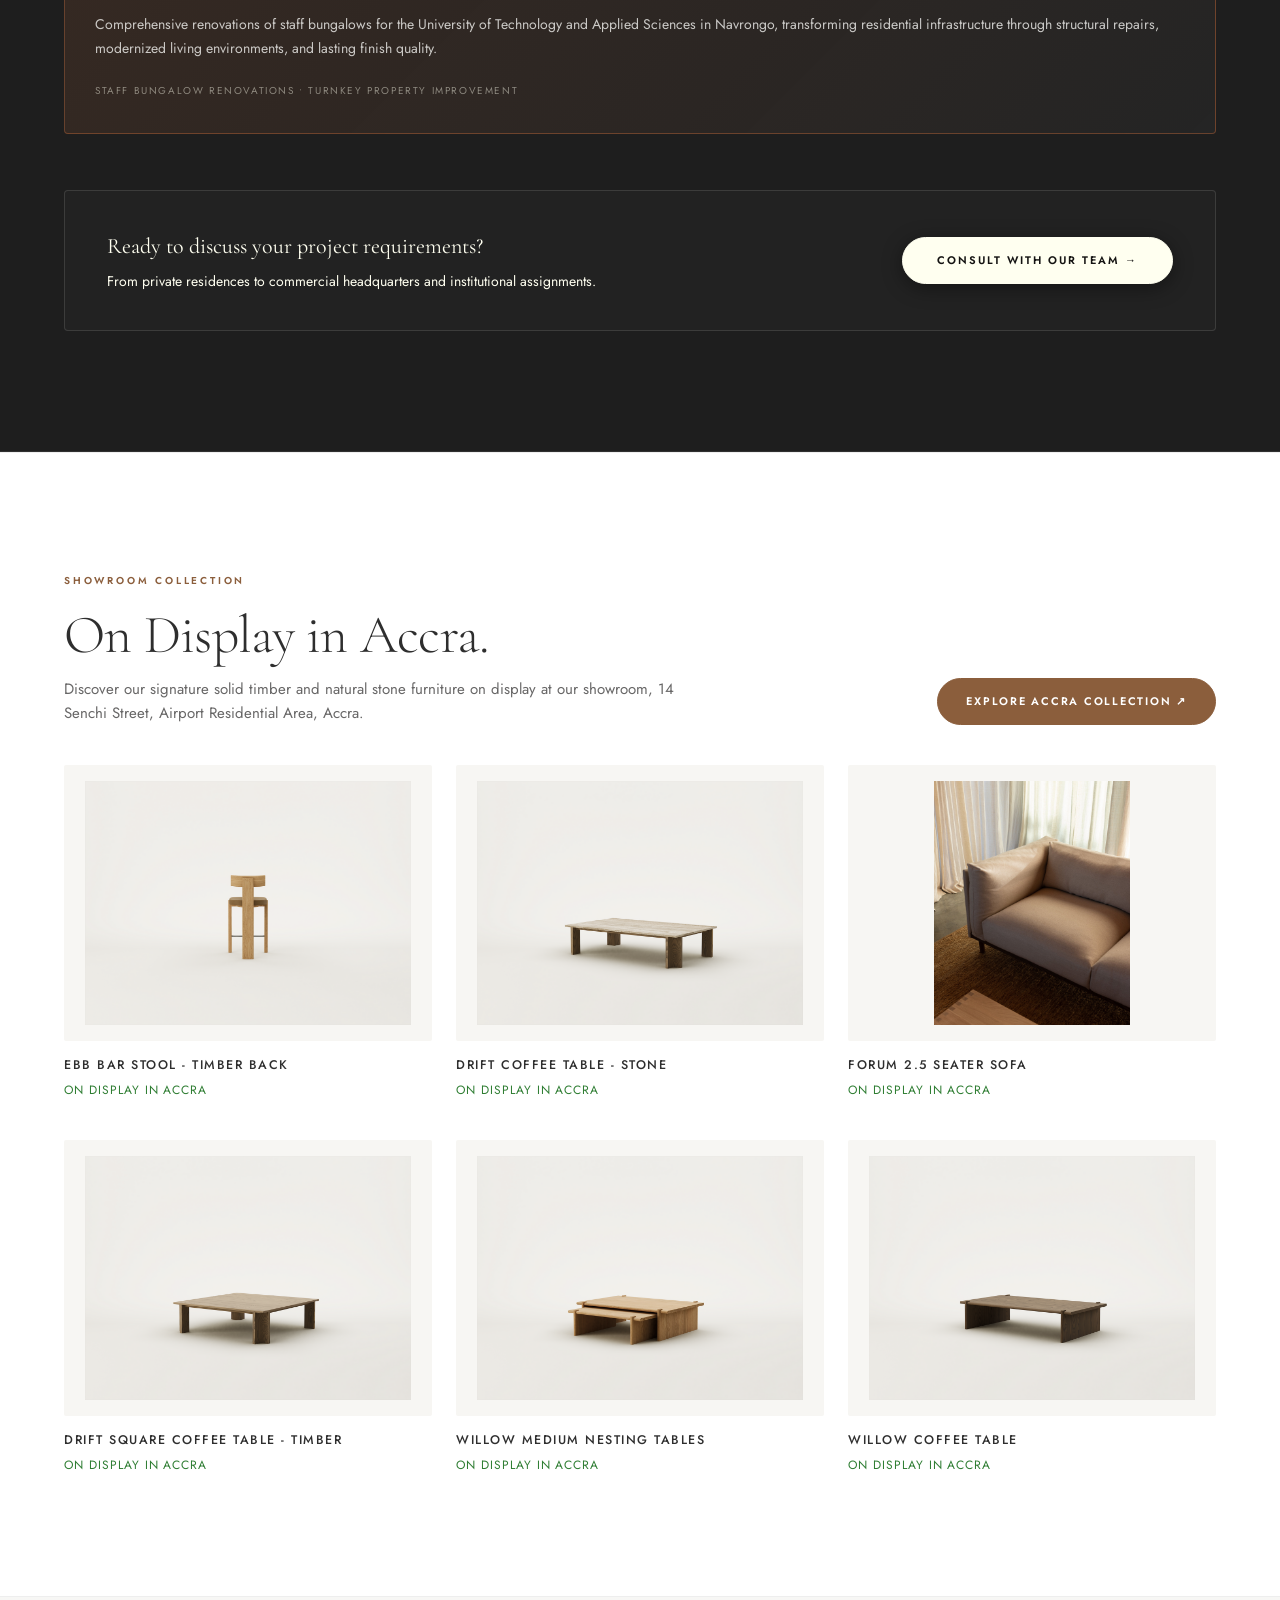
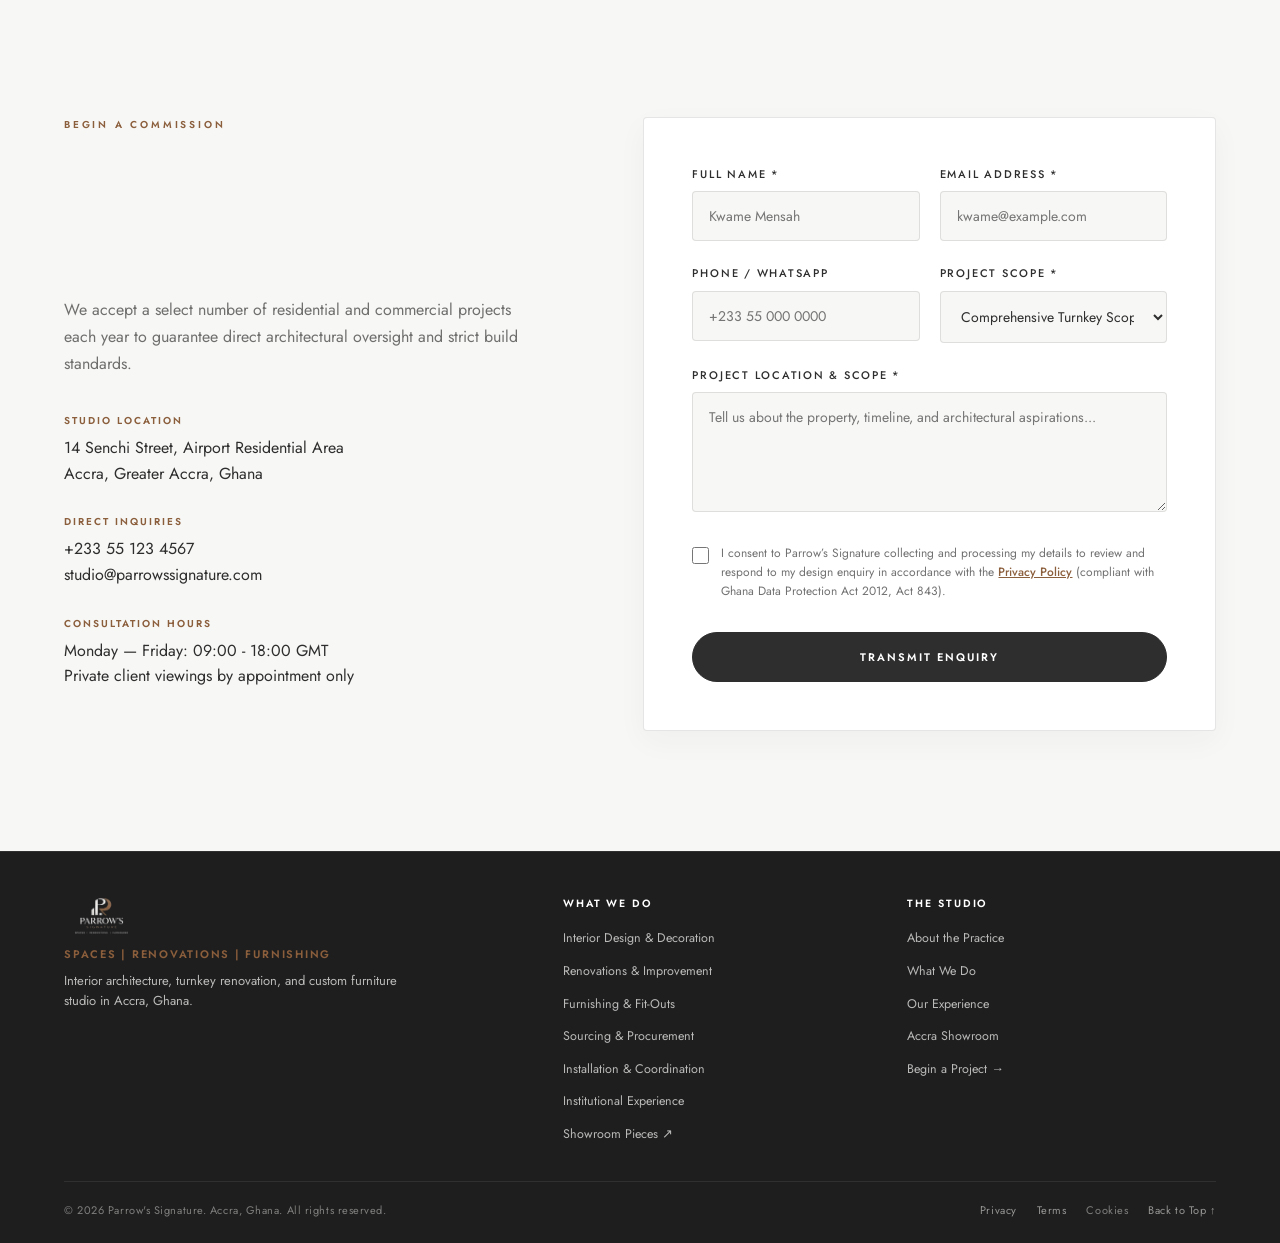
==== commit b16f579c: "Add sleek typewriter effect for hero headline and scroll-triggered staggered word fade-in for sectio" ====
--- a/index.html
+++ b/index.html
@@ -190,7 +190,7 @@
 
       <div class="container">
         <div class="hero-content">
-          <h1 class="hero-title">Spaces that carry your signature.</h1>
+          <h1 class="hero-title" id="heroTitle" data-typewriter-text="Spaces that carry your signature."><span class="typewriter-output">Spaces that carry your signature.</span><span class="typewriter-cursor" aria-hidden="true"></span></h1>
           <div class="hero-actions">
             <a href="#contact" class="btn btn-hero-white">Begin a Project</a>
             <a href="#showroom" class="btn btn-hero-outline">Accra Showroom Collection</a>
--- a/style.css
+++ b/style.css
@@ -407,6 +407,7 @@
   display: none;
 }
 
+/* Hero Headline — Sleek Typewriter Effect */
 .hero-title {
   font-family: var(--font-serif);
   font-size: clamp(48px, 6.4vw, 92px);
@@ -418,12 +419,8 @@
   margin: 0 auto;
   max-width: 14ch;
   text-align: center;
-  opacity: 0;
-  transform: translateY(24px);
-  transition:
-    opacity 1.3s cubic-bezier(0.16, 1, 0.3, 1),
-    transform 1.3s cubic-bezier(0.16, 1, 0.3, 1);
-  will-change: opacity, transform;
+  position: relative;
+  min-height: 2.2em;
 }
 
 .hero-title em {
@@ -433,6 +430,28 @@
   text-shadow: inherit;
 }
 
+.typewriter-cursor {
+  display: inline-block;
+  width: 3px;
+  height: 0.82em;
+  background-color: #FFFFF0;
+  margin-left: 4px;
+  vertical-align: -0.04em;
+  animation: tw-blink 0.65s infinite ease-in-out;
+  box-shadow: 0 0 12px rgba(255, 255, 240, 0.7);
+  transition: opacity 0.35s ease;
+}
+
+.typewriter-cursor.finished {
+  opacity: 0;
+  animation: none;
+}
+
+@keyframes tw-blink {
+  0%, 100% { opacity: 1; }
+  50% { opacity: 0; }
+}
+
 .hero-actions {
   display: flex;
   gap: 18px;
@@ -440,31 +459,57 @@
   justify-content: center;
   margin: 36px auto 0;
   opacity: 0;
-  transform: translateY(20px);
+  transform: translateY(18px);
   transition:
-    opacity 1.2s cubic-bezier(0.16, 1, 0.3, 1) 0.28s,
-    transform 1.2s cubic-bezier(0.16, 1, 0.3, 1) 0.28s;
+    opacity 0.65s cubic-bezier(0.16, 1, 0.3, 1),
+    transform 0.65s cubic-bezier(0.16, 1, 0.3, 1);
   will-change: opacity, transform;
 }
 
-/* Revealed States — Smooth Silk Fade-In */
-.hero-revealed .hero-title,
-body.pl-done .hero-title,
-body:not(.pl-active) .hero-title {
-  opacity: 1;
-  transform: translateY(0);
-}
-
+.hero-actions.revealed,
 .hero-revealed .hero-actions,
 body.pl-done .hero-actions,
 body:not(.pl-active) .hero-actions {
-  opacity: 1;
-  transform: translateY(0);
+  opacity: 1 !important;
+  transform: translateY(0) !important;
 }
 
 @media (prefers-reduced-motion: reduce) {
-  .hero-title,
+  .typewriter-cursor {
+    display: none !important;
+  }
   .hero-actions {
+    opacity: 1 !important;
+    transform: none !important;
+    transition: none !important;
+  }
+}
+
+/* ==========================================================================
+   SCROLL-TRIGGERED TEXT ANIMATIONS — STAGGERED WORD FADE-IN
+   ========================================================================== */
+.stagger-header {
+  position: relative;
+}
+
+.stagger-header.js-ready .stagger-word {
+  display: inline-block;
+  opacity: 0;
+  transform: translateY(14px);
+  transition:
+    opacity 0.42s cubic-bezier(0.16, 1, 0.3, 1),
+    transform 0.42s cubic-bezier(0.16, 1, 0.3, 1);
+  transition-delay: calc(var(--w-idx, 0) * 0.04s);
+  will-change: opacity, transform;
+}
+
+.stagger-header.is-in-view .stagger-word {
+  opacity: 1 !important;
+  transform: translateY(0) !important;
+}
+
+@media (prefers-reduced-motion: reduce) {
+  .stagger-header.js-ready .stagger-word {
     opacity: 1 !important;
     transform: none !important;
     transition: none !important;
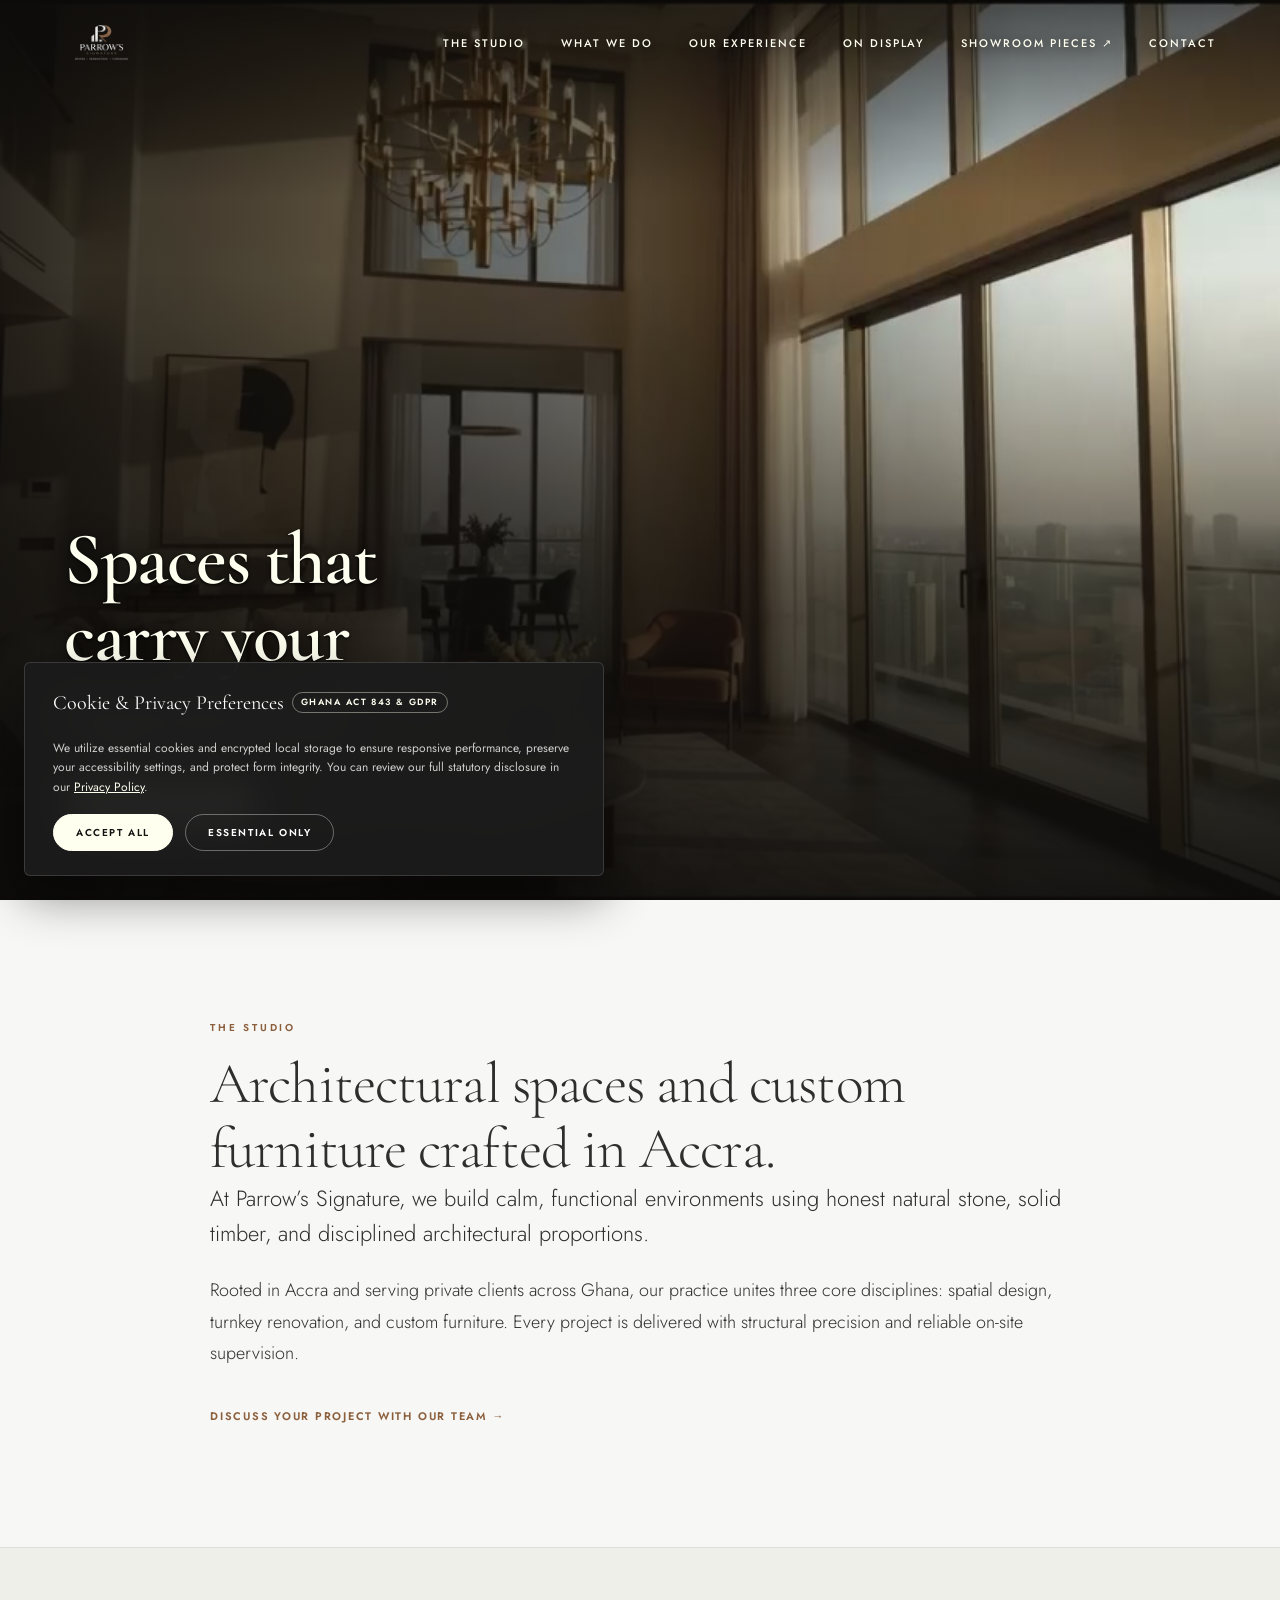
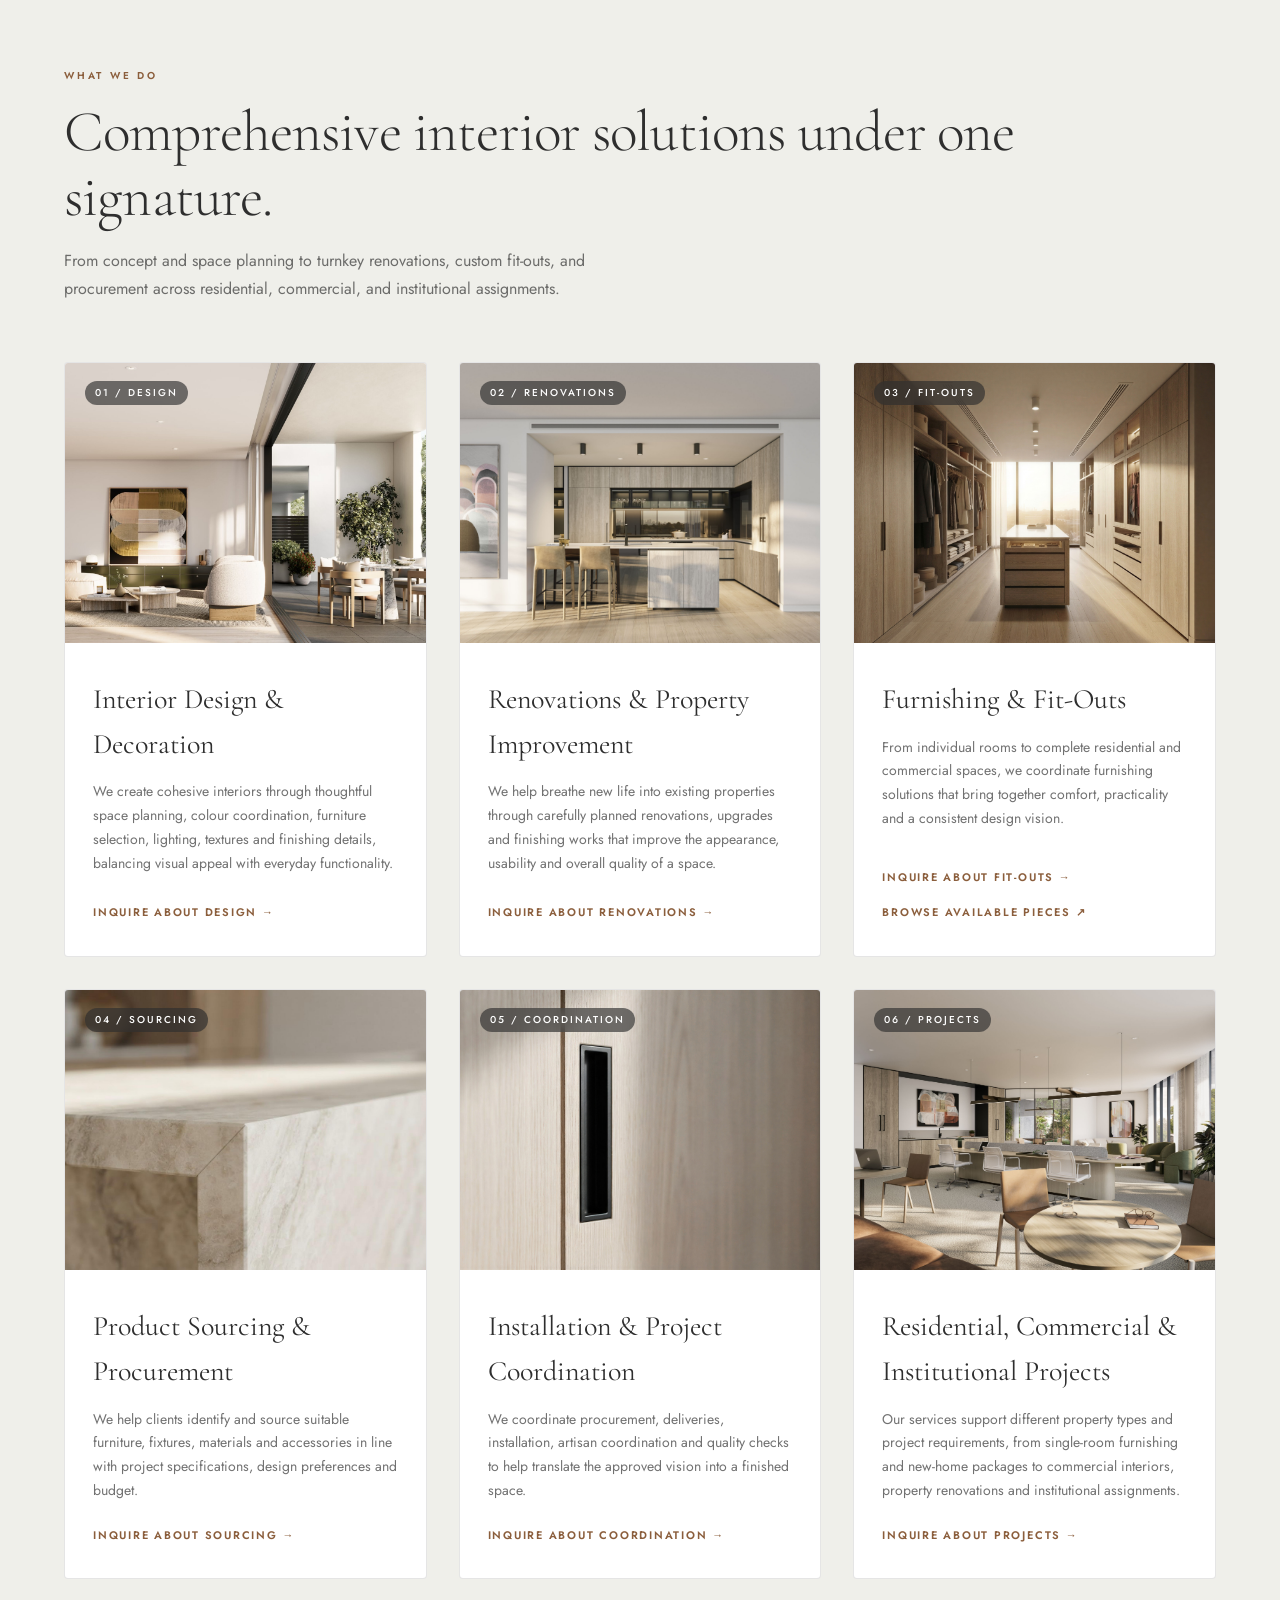
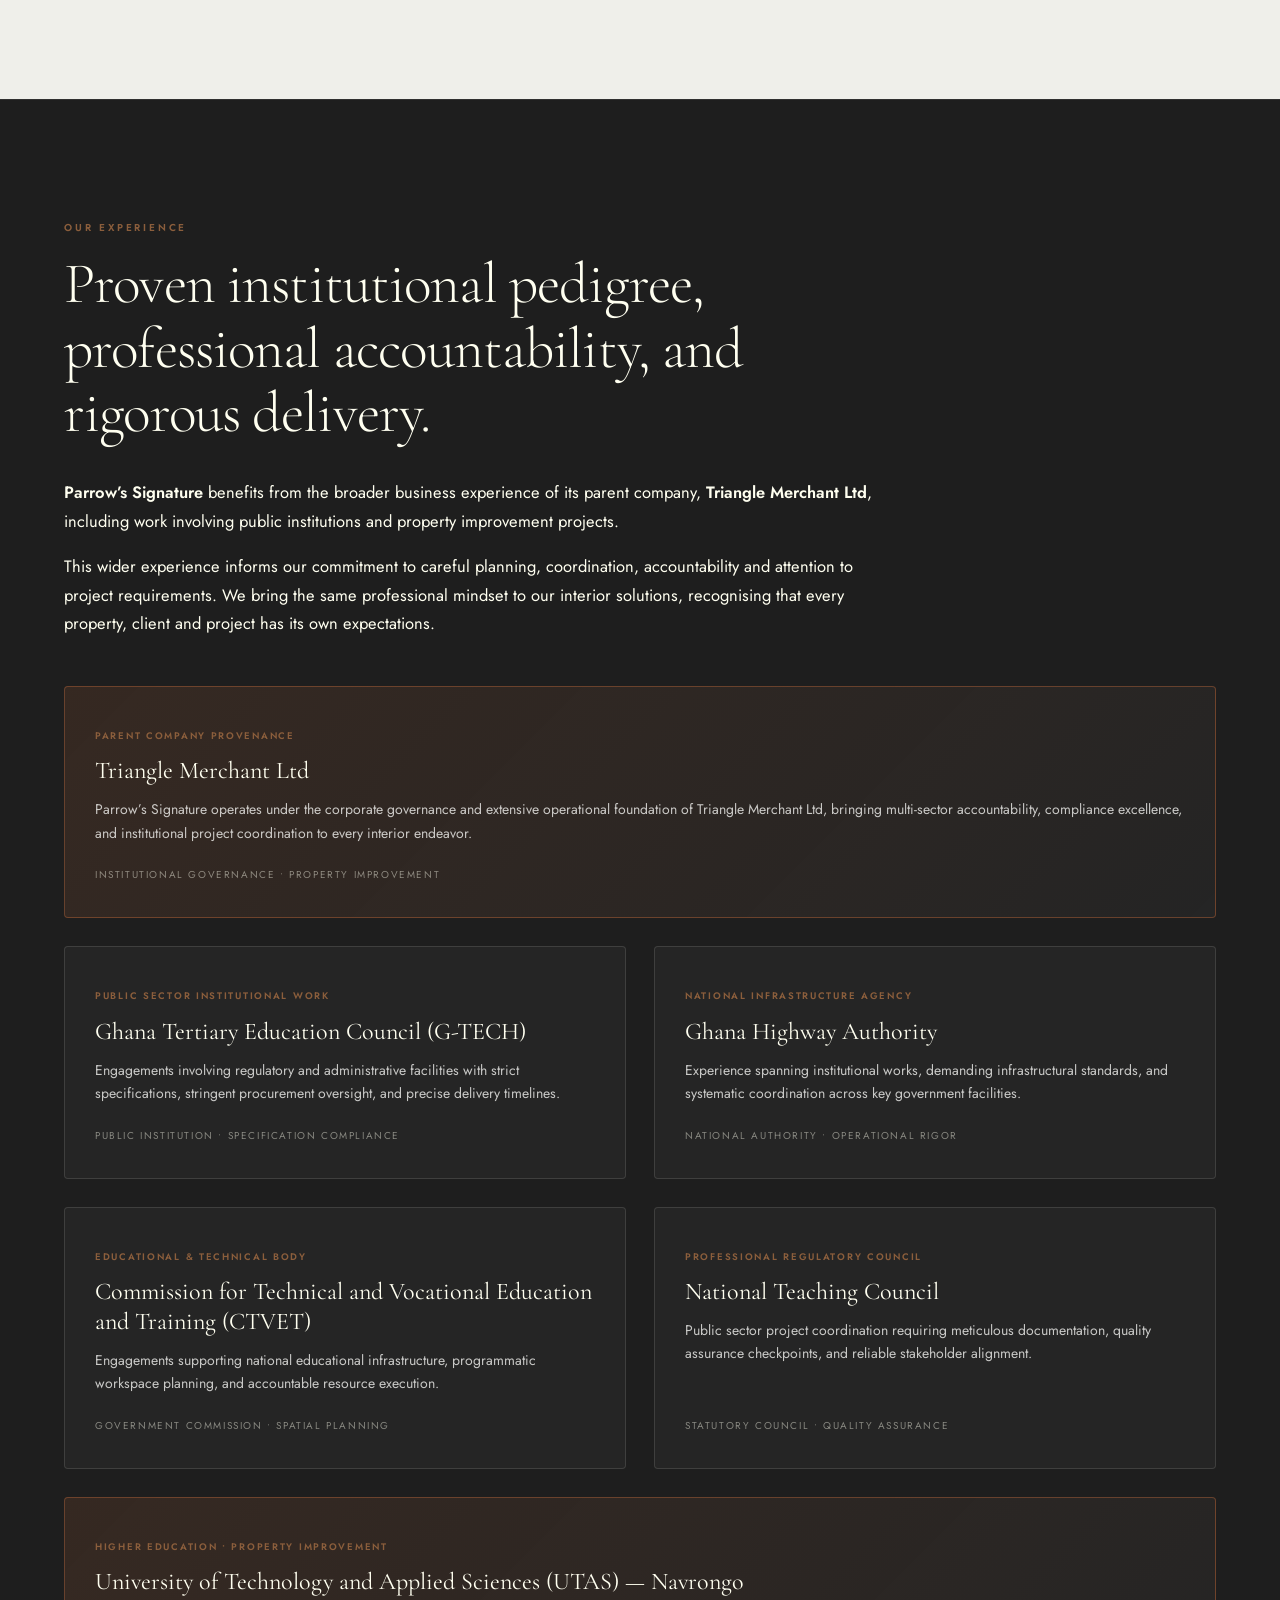
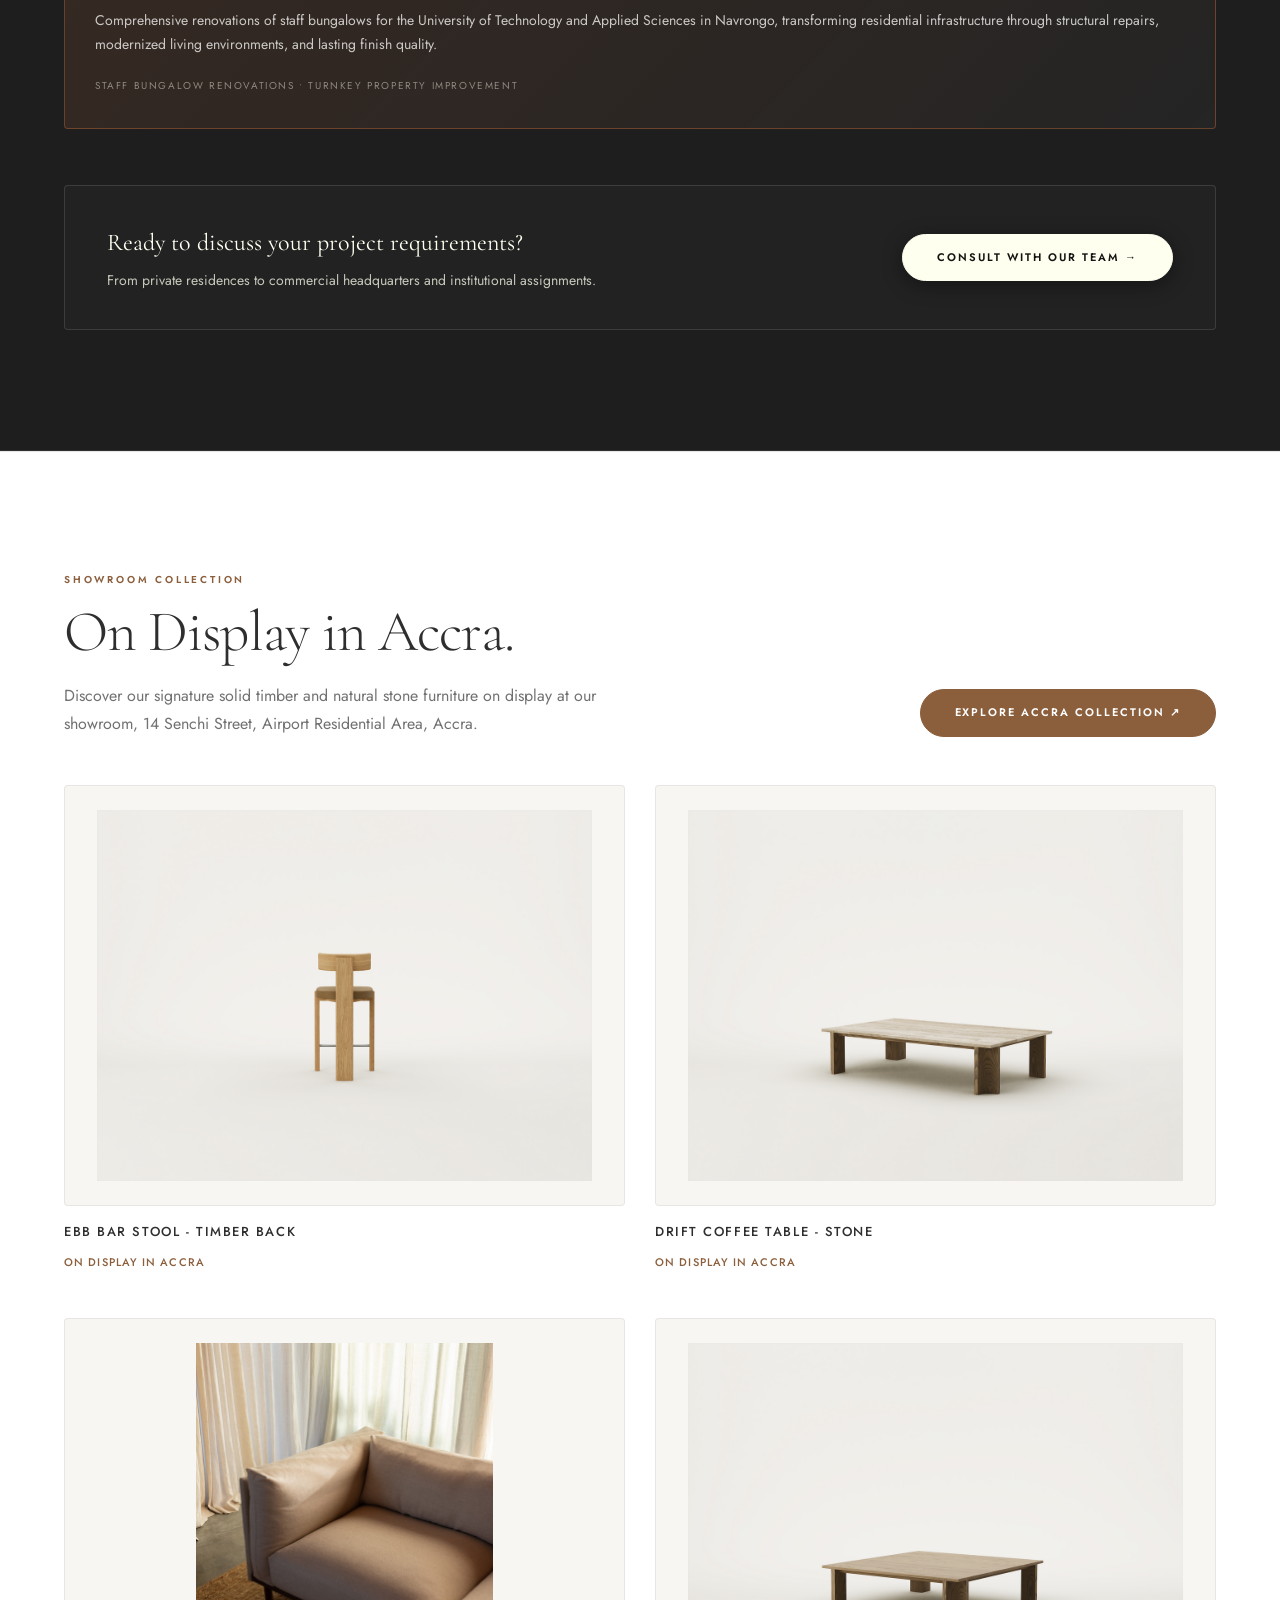
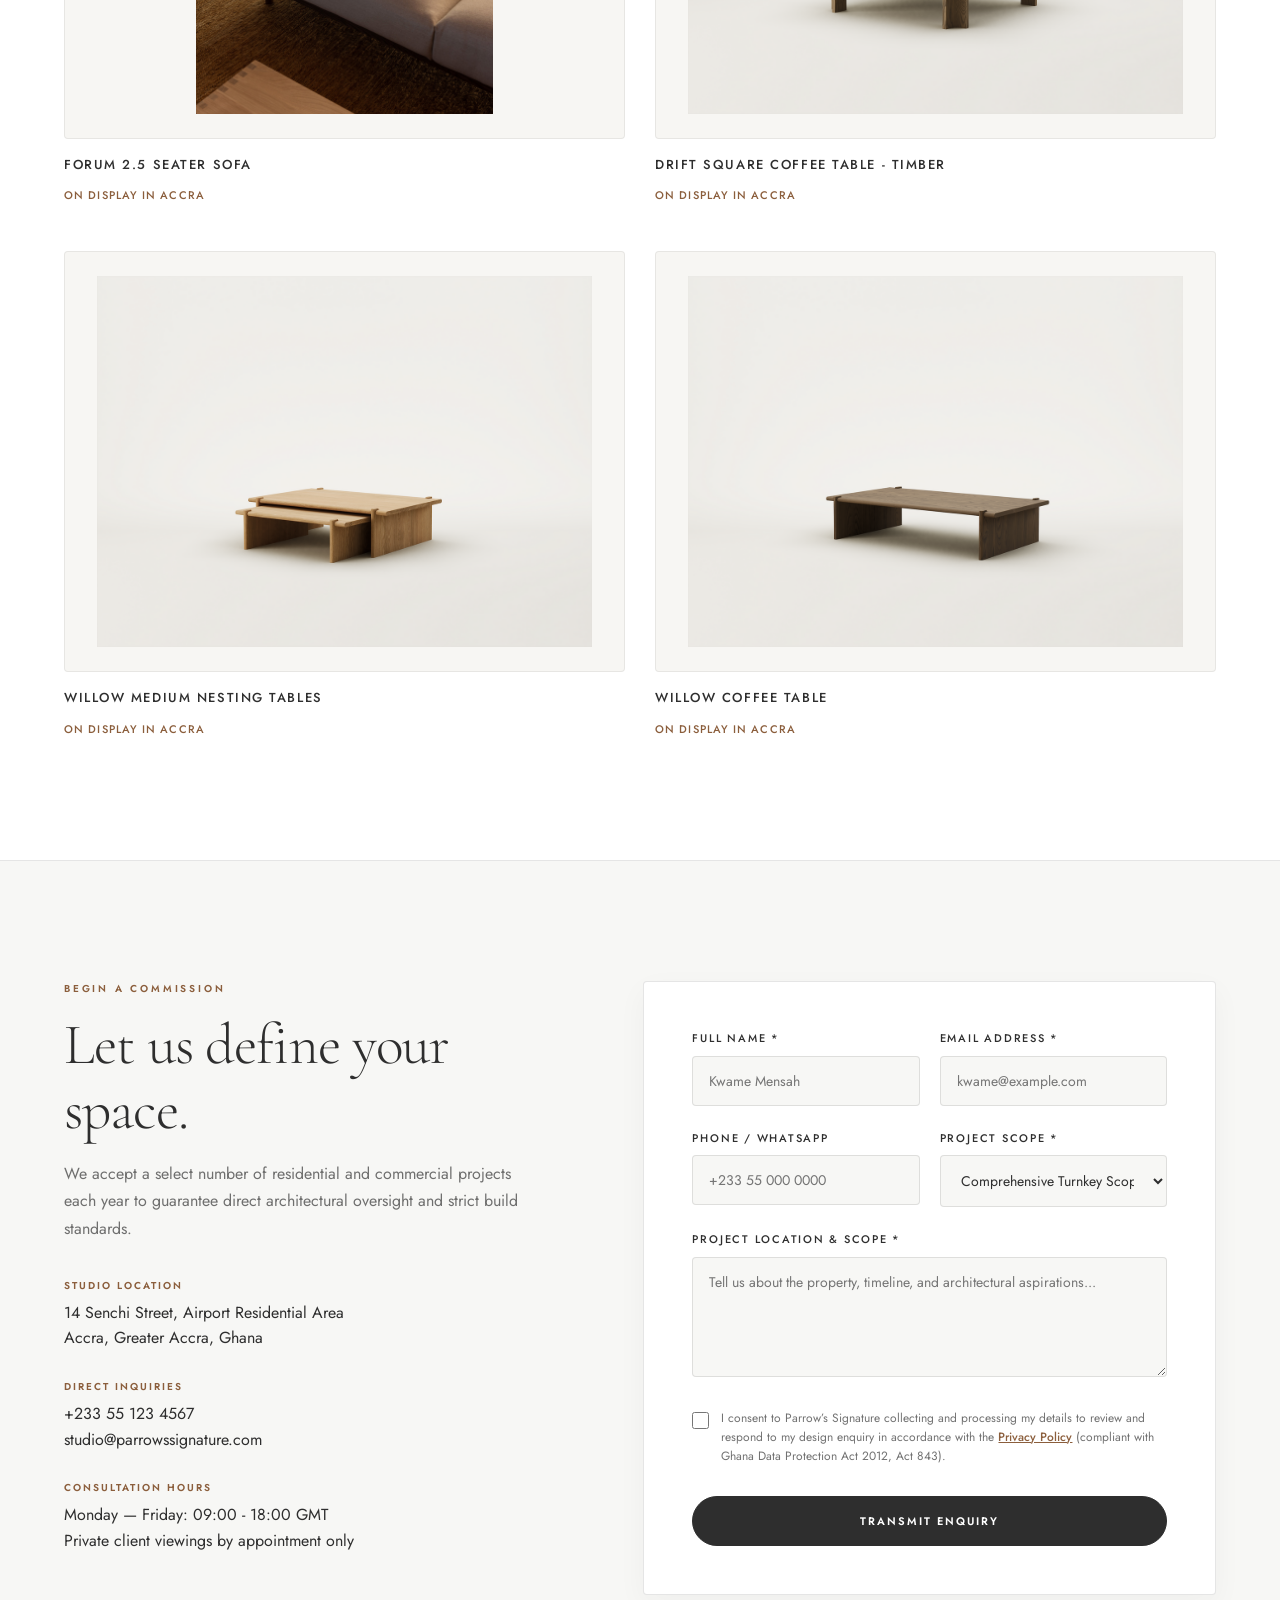
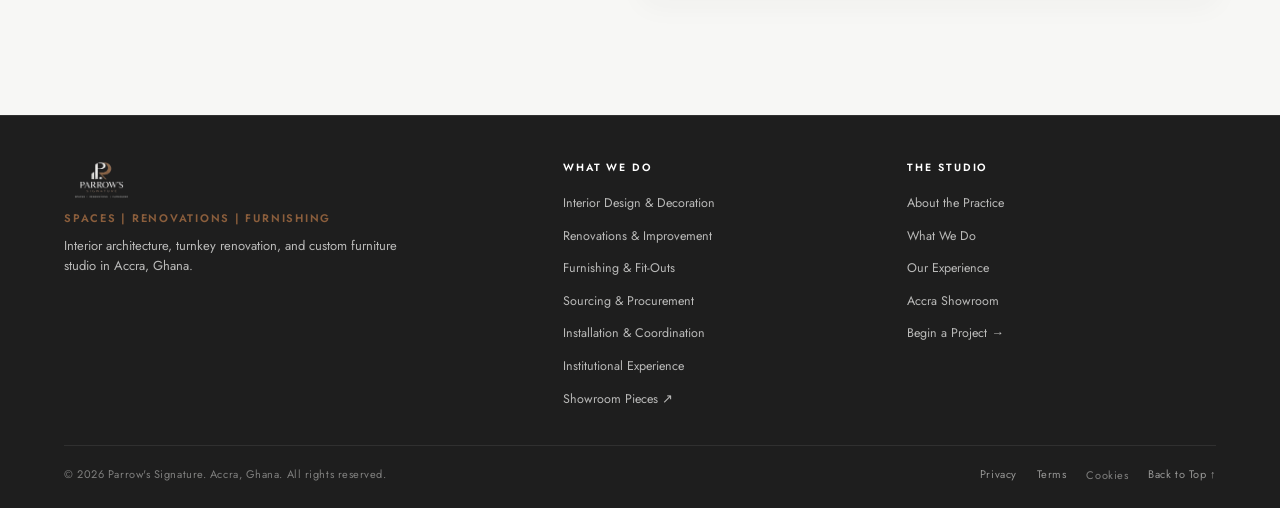
==== commit f48bbd59: "Reposition hero text to corner bottom-left, display featured furniture 2 side-by-side sitewide, opti" ====
--- a/index.html
+++ b/index.html
@@ -125,7 +125,7 @@
   <!-- Core Stylesheet -->
   <link rel="stylesheet" href="style.css">
 </head>
-<body id="top" class="pl-active">
+<body id="top">
 
   <!-- Loam-Style Curtain Preloader with Parrow's Signature Logo -->
   <div class="preloader" id="preloader" data-preloader aria-hidden="true">
@@ -188,7 +188,7 @@
         <source src="assets/hero-video/hero-penthouse-master.mp4" type="video/mp4">
       </video>
 
-      <div class="container">
+      <div class="container hero-container">
         <div class="hero-content">
           <h1 class="hero-title" id="heroTitle" data-typewriter-text="Spaces that carry your signature."><span class="typewriter-output">Spaces that carry your signature.</span><span class="typewriter-cursor" aria-hidden="true"></span></h1>
           <div class="hero-actions">
@@ -312,16 +312,16 @@
     <!-- Our Experience Section -->
     <section class="experience-section section-pad" id="experience" aria-labelledby="experience-heading">
       <div class="container">
-        <div class="section-header" style="max-width:860px; margin-bottom:32px;">
-          <span class="section-eyebrow" style="color:var(--color-walnut);">Our Experience</span>
-          <h2 class="section-title" id="experience-heading" style="color:#FFFFF0;">Proven institutional pedigree, professional accountability, and rigorous delivery.</h2>
-        </div>
-
-        <div class="experience-lead-wrap" style="max-width:820px; font-size:17px; line-height:1.75; color:#FFFFF0;">
-          <p style="margin-bottom:16px;">
+        <div class="section-header experience-header">
+          <span class="section-eyebrow">Our Experience</span>
+          <h2 class="section-title" id="experience-heading">Proven institutional pedigree, professional accountability, and rigorous delivery.</h2>
+        </div>
+
+        <div class="experience-lead-wrap">
+          <p>
             <strong>Parrow’s Signature</strong> benefits from the broader business experience of its parent company, <strong>Triangle Merchant Ltd</strong>, including work involving public institutions and property improvement projects.
           </p>
-          <p style="margin-bottom:0;">
+          <p>
             This wider experience informs our commitment to careful planning, coordination, accountability and attention to project requirements. We bring the same professional mindset to our interior solutions, recognising that every property, client and project has its own expectations.
           </p>
         </div>
@@ -389,91 +389,91 @@
         </div>
 
         <div class="experience-cta-wrap">
-          <div>
-            <h4 style="font-family:var(--font-serif); font-size:22px; color:#FFFFF0; margin:0 0 6px; font-weight:400;">Ready to discuss your project requirements?</h4>
-            <p style="margin:0; font-size:14px; color:#FFFFF0;">From private residences to commercial headquarters and institutional assignments.</p>
-          </div>
-          <a href="#contact" class="btn btn-hero-white" style="flex-shrink:0;">Consult With Our Team &rarr;</a>
+          <div class="experience-cta-text">
+            <h4 class="experience-cta-title">Ready to discuss your project requirements?</h4>
+            <p class="experience-cta-desc">From private residences to commercial headquarters and institutional assignments.</p>
+          </div>
+          <a href="#contact" class="btn btn-hero-white experience-cta-btn">Consult With Our Team &rarr;</a>
         </div>
       </div>
     </section>
 
     <!-- Showroom Section: Accra Furniture Showroom -->
-    <section class="showroom-section section-pad" id="showroom" aria-labelledby="showroom-heading" style="background-color:#FFFFFF; border-top:1px solid rgba(46,46,46,0.08); border-bottom:1px solid rgba(46,46,46,0.08);">
+    <section class="showroom-section section-pad" id="showroom" aria-labelledby="showroom-heading">
       <div class="container">
-        <div style="display:flex; justify-content:space-between; align-items:flex-end; margin-bottom:40px; flex-wrap:wrap; gap:20px;">
-          <div>
-            <span class="section-eyebrow" style="color:var(--color-walnut);">Showroom Collection</span>
-            <h2 class="section-title" id="showroom-heading" style="margin:0 0 12px; font-size:clamp(36px, 4.2vw, 56px);">On Display in Accra.</h2>
-            <p style="margin:0; color:rgba(38,37,37,0.7); font-size:15px; max-width:620px; line-height:1.6;">Discover our signature solid timber and natural stone furniture on display at our showroom, 14 Senchi Street, Airport Residential Area, Accra.</p>
-          </div>
-          <a href="furniture.html" class="btn btn-primary" style="padding:14px 28px; font-size:11px; letter-spacing:0.16em;">Explore Accra Collection &nearr;</a>
+        <div class="showroom-header">
+          <div class="showroom-header-text">
+            <span class="section-eyebrow">Showroom Collection</span>
+            <h2 class="section-title" id="showroom-heading">On Display in Accra.</h2>
+            <p class="section-desc">Discover our signature solid timber and natural stone furniture on display at our showroom, 14 Senchi Street, Airport Residential Area, Accra.</p>
+          </div>
+          <a href="furniture.html" class="btn btn-primary showroom-header-btn">Explore Accra Collection &nearr;</a>
         </div>
 
         <div class="showroom-grid">
           <!-- 1. Ebb Bar Stool -->
-          <a href="furniture.html" style="text-decoration:none; color:inherit; display:flex; flex-direction:column;">
-            <div style="background-color:#F7F6F3; aspect-ratio:4/3; border-radius:2px; display:flex; align-items:center; justify-content:center; padding:16px; overflow:hidden;">
-              <img src="assets/showroom/item-01.png" alt="EBB BAR STOOL - TIMBER BACK" style="width:100%; height:100%; object-fit:contain; transition:transform .5s ease;" onmouseover="this.style.transform='scale(1.04)'" onmouseout="this.style.transform='scale(1)'">
-            </div>
-            <div style="padding-top:14px;">
-              <h4 style="font-size:12.5px; letter-spacing:0.12em; text-transform:uppercase; margin:0 0 6px; font-weight:500;">EBB BAR STOOL - TIMBER BACK</h4>
-              <p style="margin:0; font-size:12px; letter-spacing:0.08em; text-transform:uppercase; color:#2E7D32;">On Display in Accra</p>
+          <a href="furniture.html" class="showroom-card">
+            <div class="showroom-card-media">
+              <img src="assets/showroom/item-01.png" alt="EBB BAR STOOL - TIMBER BACK" loading="lazy">
+            </div>
+            <div class="showroom-card-body">
+              <h3 class="showroom-card-title">EBB BAR STOOL - TIMBER BACK</h3>
+              <span class="showroom-card-status">On Display in Accra</span>
             </div>
           </a>
 
           <!-- 2. Drift Coffee Table Stone -->
-          <a href="furniture.html" style="text-decoration:none; color:inherit; display:flex; flex-direction:column;">
-            <div style="background-color:#F7F6F3; aspect-ratio:4/3; border-radius:2px; display:flex; align-items:center; justify-content:center; padding:16px; overflow:hidden;">
-              <img src="assets/showroom/item-06.png" alt="DRIFT COFFEE TABLE - STONE" style="width:100%; height:100%; object-fit:contain; transition:transform .5s ease;" onmouseover="this.style.transform='scale(1.04)'" onmouseout="this.style.transform='scale(1)'">
-            </div>
-            <div style="padding-top:14px;">
-              <h4 style="font-size:12.5px; letter-spacing:0.12em; text-transform:uppercase; margin:0 0 6px; font-weight:500;">DRIFT COFFEE TABLE - STONE</h4>
-              <p style="margin:0; font-size:12px; letter-spacing:0.08em; text-transform:uppercase; color:#2E7D32;">On Display in Accra</p>
+          <a href="furniture.html" class="showroom-card">
+            <div class="showroom-card-media">
+              <img src="assets/showroom/item-06.png" alt="DRIFT COFFEE TABLE - STONE" loading="lazy">
+            </div>
+            <div class="showroom-card-body">
+              <h3 class="showroom-card-title">DRIFT COFFEE TABLE - STONE</h3>
+              <span class="showroom-card-status">On Display in Accra</span>
             </div>
           </a>
 
           <!-- 3. Forum Sofa -->
-          <a href="furniture.html" style="text-decoration:none; color:inherit; display:flex; flex-direction:column;">
-            <div style="background-color:#F7F6F3; aspect-ratio:4/3; border-radius:2px; display:flex; align-items:center; justify-content:center; padding:16px; overflow:hidden;">
-              <img src="assets/showroom/item-05.png" alt="FORUM 2.5 SEATER SOFA" style="width:100%; height:100%; object-fit:contain; transition:transform .5s ease;" onmouseover="this.style.transform='scale(1.04)'" onmouseout="this.style.transform='scale(1)'">
-            </div>
-            <div style="padding-top:14px;">
-              <h4 style="font-size:12.5px; letter-spacing:0.12em; text-transform:uppercase; margin:0 0 6px; font-weight:500;">FORUM 2.5 SEATER SOFA</h4>
-              <p style="margin:0; font-size:12px; letter-spacing:0.08em; text-transform:uppercase; color:#2E7D32;">On Display in Accra</p>
+          <a href="furniture.html" class="showroom-card">
+            <div class="showroom-card-media">
+              <img src="assets/showroom/item-05.png" alt="FORUM 2.5 SEATER SOFA" loading="lazy">
+            </div>
+            <div class="showroom-card-body">
+              <h3 class="showroom-card-title">FORUM 2.5 SEATER SOFA</h3>
+              <span class="showroom-card-status">On Display in Accra</span>
             </div>
           </a>
 
           <!-- 4. Drift Square Table Timber -->
-          <a href="furniture.html" style="text-decoration:none; color:inherit; display:flex; flex-direction:column;">
-            <div style="background-color:#F7F6F3; aspect-ratio:4/3; border-radius:2px; display:flex; align-items:center; justify-content:center; padding:16px; overflow:hidden;">
-              <img src="assets/showroom/item-09.png" alt="DRIFT SQUARE COFFEE TABLE - TIMBER" style="width:100%; height:100%; object-fit:contain; transition:transform .5s ease;" onmouseover="this.style.transform='scale(1.04)'" onmouseout="this.style.transform='scale(1)'">
-            </div>
-            <div style="padding-top:14px;">
-              <h4 style="font-size:12.5px; letter-spacing:0.12em; text-transform:uppercase; margin:0 0 6px; font-weight:500;">DRIFT SQUARE COFFEE TABLE - TIMBER</h4>
-              <p style="margin:0; font-size:12px; letter-spacing:0.08em; text-transform:uppercase; color:#2E7D32;">On Display in Accra</p>
+          <a href="furniture.html" class="showroom-card">
+            <div class="showroom-card-media">
+              <img src="assets/showroom/item-09.png" alt="DRIFT SQUARE COFFEE TABLE - TIMBER" loading="lazy">
+            </div>
+            <div class="showroom-card-body">
+              <h3 class="showroom-card-title">DRIFT SQUARE COFFEE TABLE - TIMBER</h3>
+              <span class="showroom-card-status">On Display in Accra</span>
             </div>
           </a>
 
           <!-- 5. Willow Nesting Tables -->
-          <a href="furniture.html" style="text-decoration:none; color:inherit; display:flex; flex-direction:column;">
-            <div style="background-color:#F7F6F3; aspect-ratio:4/3; border-radius:2px; display:flex; align-items:center; justify-content:center; padding:16px; overflow:hidden;">
-              <img src="assets/showroom/item-12.png" alt="WILLOW MEDIUM NESTING COFFEE TABLES" style="width:100%; height:100%; object-fit:contain; transition:transform .5s ease;" onmouseover="this.style.transform='scale(1.04)'" onmouseout="this.style.transform='scale(1)'">
-            </div>
-            <div style="padding-top:14px;">
-              <h4 style="font-size:12.5px; letter-spacing:0.12em; text-transform:uppercase; margin:0 0 6px; font-weight:500;">WILLOW MEDIUM NESTING TABLES</h4>
-              <p style="margin:0; font-size:12px; letter-spacing:0.08em; text-transform:uppercase; color:#2E7D32;">On Display in Accra</p>
+          <a href="furniture.html" class="showroom-card">
+            <div class="showroom-card-media">
+              <img src="assets/showroom/item-12.png" alt="WILLOW MEDIUM NESTING COFFEE TABLES" loading="lazy">
+            </div>
+            <div class="showroom-card-body">
+              <h3 class="showroom-card-title">WILLOW MEDIUM NESTING TABLES</h3>
+              <span class="showroom-card-status">On Display in Accra</span>
             </div>
           </a>
 
           <!-- 6. Willow Coffee Table -->
-          <a href="furniture.html" style="text-decoration:none; color:inherit; display:flex; flex-direction:column;">
-            <div style="background-color:#F7F6F3; aspect-ratio:4/3; border-radius:2px; display:flex; align-items:center; justify-content:center; padding:16px; overflow:hidden;">
-              <img src="assets/showroom/item-11.png" alt="WILLOW COFFEE TABLE" style="width:100%; height:100%; object-fit:contain; transition:transform .5s ease;" onmouseover="this.style.transform='scale(1.04)'" onmouseout="this.style.transform='scale(1)'">
-            </div>
-            <div style="padding-top:14px;">
-              <h4 style="font-size:12.5px; letter-spacing:0.12em; text-transform:uppercase; margin:0 0 6px; font-weight:500;">WILLOW COFFEE TABLE</h4>
-              <p style="margin:0; font-size:12px; letter-spacing:0.08em; text-transform:uppercase; color:#2E7D32;">On Display in Accra</p>
+          <a href="furniture.html" class="showroom-card">
+            <div class="showroom-card-media">
+              <img src="assets/showroom/item-11.png" alt="WILLOW COFFEE TABLE" loading="lazy">
+            </div>
+            <div class="showroom-card-body">
+              <h3 class="showroom-card-title">WILLOW COFFEE TABLE</h3>
+              <span class="showroom-card-status">On Display in Accra</span>
             </div>
           </a>
         </div>
--- a/style.css
+++ b/style.css
@@ -340,20 +340,20 @@
   color: var(--color-dark);
 }
 
-/* Hero Section (Video Hero) */
+/* Hero Section (Video Hero) — Art-Directed Corner Bottom-Left Layout */
 .hero-section {
   position: relative;
   min-height: 100vh;
   min-height: 100svh;
   display: flex;
-  align-items: center;
-  justify-content: center;
+  align-items: flex-end;
+  justify-content: flex-start;
   color: #FFFFF0;
   overflow: hidden;
   background-color: var(--color-dark-deep);
-  padding-top: 80px;
-  padding-bottom: 40px;
-  text-align: center;
+  padding-top: 100px;
+  padding-bottom: clamp(48px, 8vh, 88px);
+  text-align: left;
 }
 
 .hero-section::before {
@@ -363,19 +363,9 @@
   z-index: 2;
   pointer-events: none;
   background:
-    radial-gradient(
-      ellipse 75% 65% at 50% 50%,
-      rgba(12, 11, 10, 0.45) 0%,
-      rgba(12, 11, 10, 0.76) 80%,
-      rgba(12, 11, 10, 0.90) 100%
-    ),
-    linear-gradient(
-      180deg,
-      rgba(12, 11, 10, 0.70) 0%,
-      transparent 22%,
-      transparent 72%,
-      rgba(12, 11, 10, 0.85) 100%
-    );
+    linear-gradient(180deg, rgba(12, 11, 10, 0.65) 0%, transparent 22%),
+    linear-gradient(0deg, rgba(12, 11, 10, 0.90) 0%, rgba(12, 11, 10, 0.58) 35%, transparent 70%),
+    linear-gradient(90deg, rgba(12, 11, 10, 0.85) 0%, rgba(12, 11, 10, 0.45) 45%, transparent 80%);
 }
 
 .hero-video-bg {
@@ -391,16 +381,23 @@
   display: none;
 }
 
+.hero-container {
+  width: 100%;
+  max-width: 1280px;
+  margin: 0 auto;
+  padding: 0 5vw;
+}
+
 .hero-content {
   position: relative;
   z-index: 3;
-  max-width: 960px;
-  margin: 0 auto;
-  padding: 40px 20px;
+  max-width: 820px;
+  margin: 0;
+  padding: 0;
   display: flex;
   flex-direction: column;
-  align-items: center;
-  text-align: center;
+  align-items: flex-start;
+  text-align: left;
 }
 
 .hero-eyebrow {
@@ -410,17 +407,17 @@
 /* Hero Headline — Sleek Typewriter Effect */
 .hero-title {
   font-family: var(--font-serif);
-  font-size: clamp(48px, 6.4vw, 92px);
+  font-size: clamp(44px, 5.8vw, 84px);
   font-weight: 600;
-  line-height: 1.05;
+  line-height: 1.04;
   letter-spacing: -0.02em;
   color: #FFFFF0 !important;
   text-shadow: 0 2px 24px rgba(0, 0, 0, 0.85), 0 1px 3px rgba(0, 0, 0, 0.95);
-  margin: 0 auto;
-  max-width: 14ch;
-  text-align: center;
+  margin: 0 0 28px 0;
+  max-width: 13ch;
+  text-align: left;
   position: relative;
-  min-height: 2.2em;
+  min-height: 2.1em;
 }
 
 .hero-title em {
@@ -454,16 +451,17 @@
 
 .hero-actions {
   display: flex;
-  gap: 18px;
+  gap: 16px;
   align-items: center;
-  justify-content: center;
-  margin: 36px auto 0;
+  justify-content: flex-start;
+  margin: 0;
   opacity: 0;
   transform: translateY(18px);
   transition:
     opacity 0.65s cubic-bezier(0.16, 1, 0.3, 1),
     transform 0.65s cubic-bezier(0.16, 1, 0.3, 1);
   will-change: opacity, transform;
+  flex-wrap: wrap;
 }
 
 .hero-actions.revealed,
@@ -806,6 +804,26 @@
   border-bottom: 1px solid rgba(255, 255, 255, 0.08);
 }
 
+.experience-header {
+  max-width: 860px;
+  margin-bottom: 32px;
+}
+
+.experience-section .section-title {
+  color: #FFFFF0;
+}
+
+.experience-lead-wrap {
+  max-width: 820px;
+  font-size: 16.5px;
+  line-height: 1.75;
+  color: rgba(255, 255, 240, 0.82);
+}
+
+.experience-lead-wrap p:not(:last-child) {
+  margin-bottom: 16px;
+}
+
 .experience-lead-wrap p {
   color: #FFFFF0;
 }
@@ -892,6 +910,24 @@
   align-items: center;
   flex-wrap: wrap;
   gap: 24px;
+}
+
+.experience-cta-title {
+  font-family: var(--font-serif);
+  font-size: 24px;
+  color: #FFFFF0;
+  margin: 0 0 6px;
+  font-weight: 400;
+}
+
+.experience-cta-desc {
+  margin: 0;
+  font-size: 14px;
+  color: rgba(255, 255, 240, 0.75);
+}
+
+.experience-cta-btn {
+  flex-shrink: 0;
 }
 
 /* Portfolio Section */
@@ -1277,26 +1313,123 @@
   list-style: none;
   display: flex;
   flex-direction: column;
-  gap: 24px;
+  gap: 20px;
   text-align: center;
-  margin-bottom: 40px;
+  margin-bottom: 24px;
 }
 
 .mobile-nav-links a {
   font-family: var(--font-serif);
-  font-size: 32px;
-  color: #FFFFFF;
-  font-weight: 300;
+  font-size: clamp(22px, 5.5vw, 28px);
+  color: #FFFFF0;
+  font-weight: 400;
+  white-space: nowrap;
+  display: inline-block;
+  padding: 6px 12px;
+  transition: color 0.3s ease, transform 0.3s ease;
 }
 
 .mobile-nav-links a:hover {
   color: var(--color-walnut);
-}
-
+  transform: translateY(-1px);
+}
+
+/* Showroom Section */
+.showroom-section {
+  background-color: var(--color-white);
+  border-top: 1px solid var(--border-light);
+  border-bottom: 1px solid var(--border-light);
+}
+
+.showroom-header {
+  display: flex;
+  justify-content: space-between;
+  align-items: flex-end;
+  margin-bottom: 48px;
+  flex-wrap: wrap;
+  gap: 24px;
+}
+
+.showroom-header-text {
+  max-width: 640px;
+}
+
+.showroom-header .section-eyebrow {
+  margin-bottom: 12px;
+}
+
+.showroom-header .section-title {
+  margin-bottom: 12px;
+}
+
+.showroom-header-btn {
+  flex-shrink: 0;
+}
+
+/* Featured furniture must be strictly two side-by-side sitewide */
 .showroom-grid {
   display: grid;
-  grid-template-columns: repeat(3, 1fr);
-  gap: 40px 24px;
+  grid-template-columns: repeat(2, 1fr);
+  gap: 44px 30px;
+}
+
+.showroom-card {
+  text-decoration: none;
+  color: inherit;
+  display: flex;
+  flex-direction: column;
+  transition: transform 0.35s var(--ease);
+}
+
+.showroom-card:hover {
+  transform: translateY(-4px);
+}
+
+.showroom-card-media {
+  background-color: #F7F6F3;
+  aspect-ratio: 4 / 3;
+  border-radius: 4px;
+  display: flex;
+  align-items: center;
+  justify-content: center;
+  padding: 24px;
+  overflow: hidden;
+  border: 1px solid rgba(46, 46, 46, 0.08);
+}
+
+.showroom-card-media img {
+  width: 100%;
+  height: 100%;
+  object-fit: contain;
+  transition: transform 0.5s var(--ease);
+}
+
+.showroom-card:hover .showroom-card-media img {
+  transform: scale(1.04);
+}
+
+.showroom-card-body {
+  padding-top: 16px;
+}
+
+.showroom-card-title {
+  font-family: var(--font-sans);
+  font-size: 13px;
+  letter-spacing: 0.12em;
+  text-transform: uppercase;
+  margin: 0 0 6px;
+  font-weight: 500;
+  color: var(--color-dark);
+}
+
+.showroom-card-status {
+  font-family: var(--font-sans);
+  font-size: 11px;
+  letter-spacing: 0.1em;
+  text-transform: uppercase;
+  color: var(--color-walnut);
+  font-weight: 500;
+  display: inline-block;
 }
 
 /* Responsive Breakpoints */
@@ -1352,48 +1485,39 @@
 @media (max-width: 768px) {
   .hero-section {
     min-height: 100svh;
-    padding-top: max(88px, 12svh);
-    padding-bottom: max(60px, 8svh);
+    padding-top: 96px;
+    padding-bottom: clamp(36px, 6vh, 56px);
     display: flex;
-    align-items: center;
-    justify-content: center;
-    text-align: center;
+    align-items: flex-end;
+    justify-content: flex-start;
+    text-align: left;
   }
   .hero-section::before {
     background:
-      radial-gradient(
-        ellipse 90% 70% at 50% 50%,
-        rgba(10, 9, 8, 0.48) 0%,
-        rgba(10, 9, 8, 0.78) 75%,
-        rgba(10, 9, 8, 0.92) 100%
-      ),
-      linear-gradient(
-        180deg,
-        rgba(10, 9, 8, 0.78) 0%,
-        transparent 20%,
-        transparent 70%,
-        rgba(10, 9, 8, 0.90) 100%
-      );
+      linear-gradient(180deg, rgba(10, 9, 8, 0.72) 0%, transparent 20%),
+      linear-gradient(0deg, rgba(10, 9, 8, 0.92) 0%, rgba(10, 9, 8, 0.65) 45%, transparent 80%),
+      linear-gradient(90deg, rgba(10, 9, 8, 0.85) 0%, rgba(10, 9, 8, 0.45) 60%, transparent 90%);
   }
   .hero-content {
-    padding: 0 16px;
+    padding: 0;
     width: 100%;
     max-width: 100%;
     display: flex;
     flex-direction: column;
-    align-items: center;
-    text-align: center;
+    align-items: flex-start;
+    text-align: left;
   }
   .hero-title {
-    font-size: clamp(38px, 10vw, 54px);
+    font-size: clamp(36px, 9.2vw, 52px);
     font-weight: 600;
     line-height: 1.08;
     letter-spacing: -0.02em;
     color: #FFFFF0 !important;
     text-shadow: 0 2px 20px rgba(0, 0, 0, 0.85), 0 1px 3px rgba(0, 0, 0, 0.95);
-    margin: 0 auto;
+    margin: 0 0 20px 0;
     max-width: 12ch;
-    text-align: center;
+    text-align: left;
+    min-height: 2.2em;
   }
   .hero-title em {
     font-style: normal;
@@ -1402,19 +1526,31 @@
   }
   .hero-actions {
     flex-direction: column;
-    align-items: center;
+    align-items: stretch;
     gap: 12px;
     width: 100%;
-    max-width: 320px;
-    margin: 32px auto 0;
+    max-width: 340px;
+    margin: 0;
+    justify-content: flex-start;
   }
   .hero-actions .btn {
     width: 100%;
     text-align: center;
-    padding: 16px 24px;
-    font-size: 11.5px;
-    letter-spacing: 0.18em;
+    padding: 15px 24px;
+    font-size: 11px;
+    letter-spacing: 0.16em;
     font-weight: 600;
+  }
+  .showroom-header {
+    flex-direction: column;
+    align-items: flex-start;
+    gap: 18px;
+    margin-bottom: 32px;
+  }
+  .showroom-header-btn {
+    width: 100%;
+    text-align: center;
+    padding: 15px 24px;
   }
   .hero-sound-toggle {
     display: none !important;
@@ -1451,9 +1587,21 @@
 }
 
 @media (max-width: 640px) {
+  /* Featured furniture strictly two side-by-side on all mobile screens */
   .showroom-grid {
-    grid-template-columns: 1fr;
-    gap: 28px;
+    grid-template-columns: repeat(2, 1fr) !important;
+    gap: 20px 12px !important;
+  }
+  .showroom-card-media {
+    padding: 12px;
+  }
+  .showroom-card-title {
+    font-size: 11px;
+    letter-spacing: 0.08em;
+  }
+  .showroom-card-status {
+    font-size: 9.5px;
+    letter-spacing: 0.06em;
   }
   .form-row {
     grid-template-columns: 1fr;
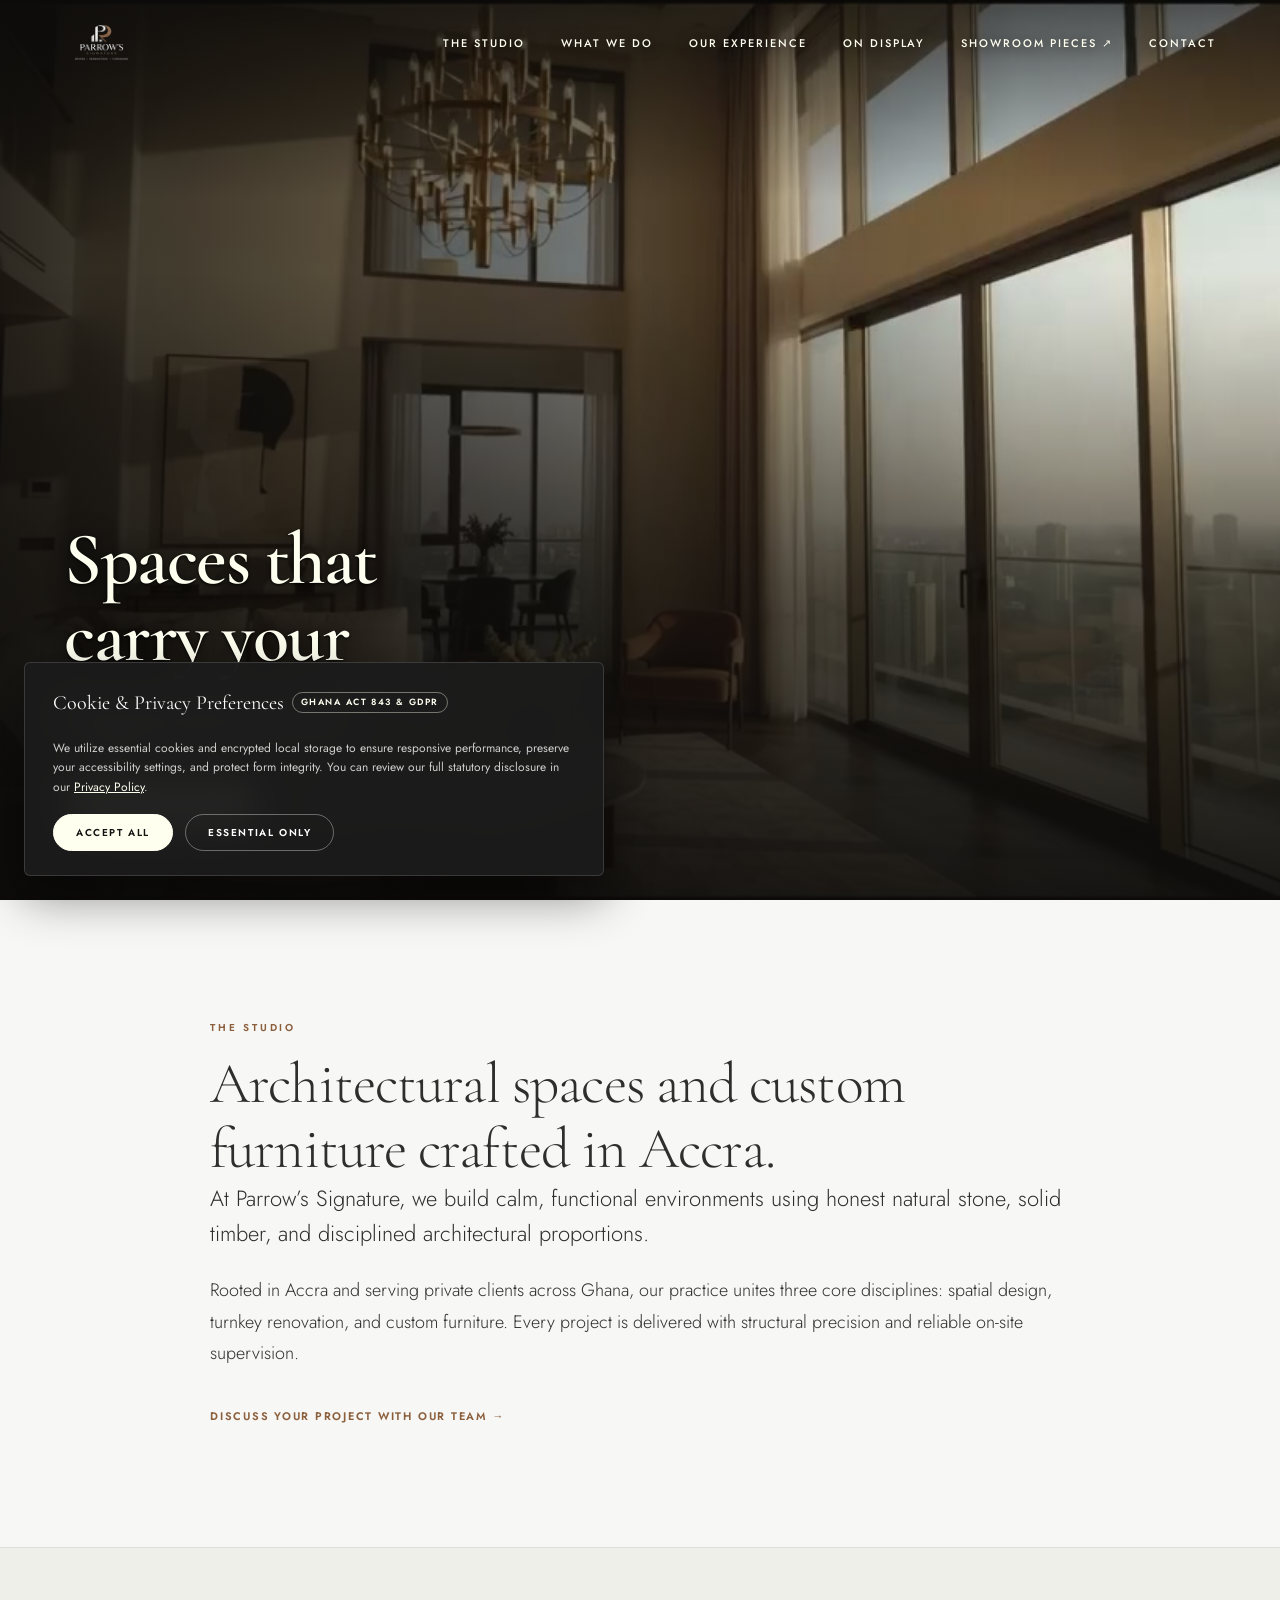
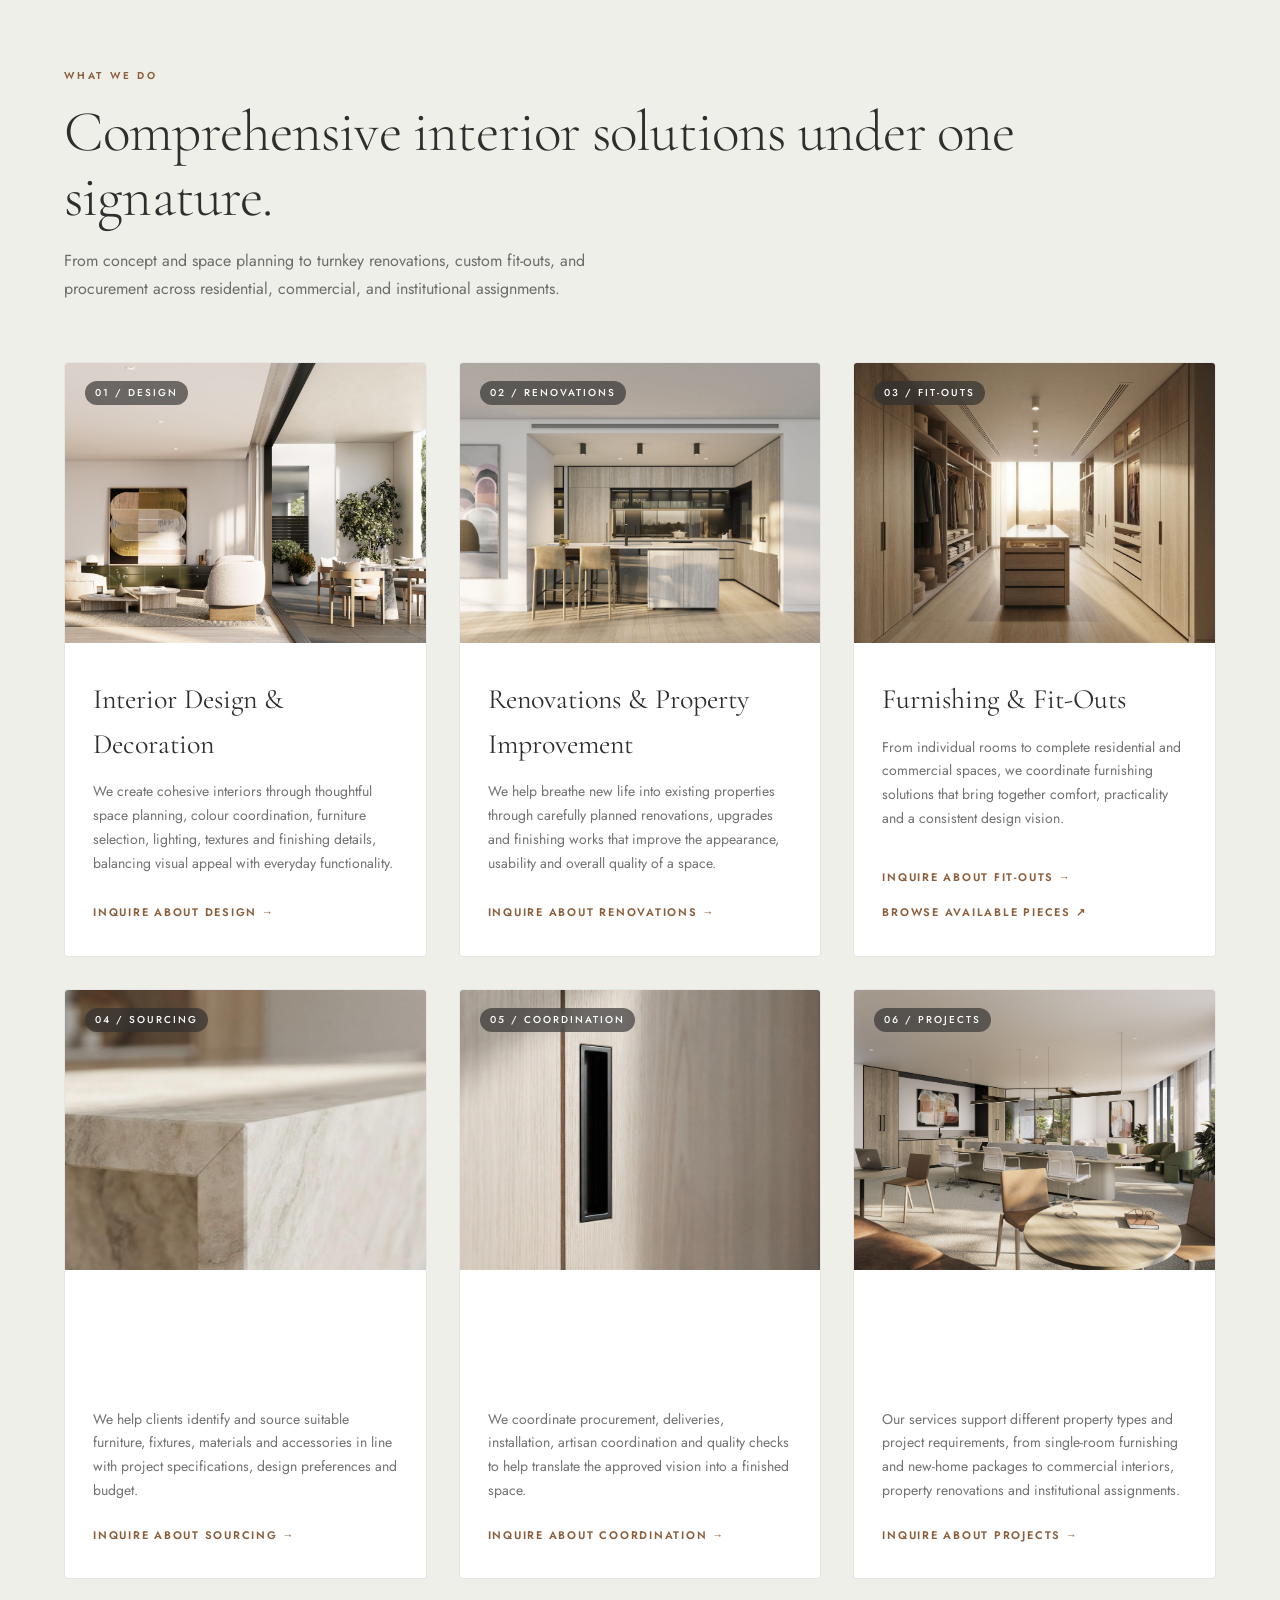
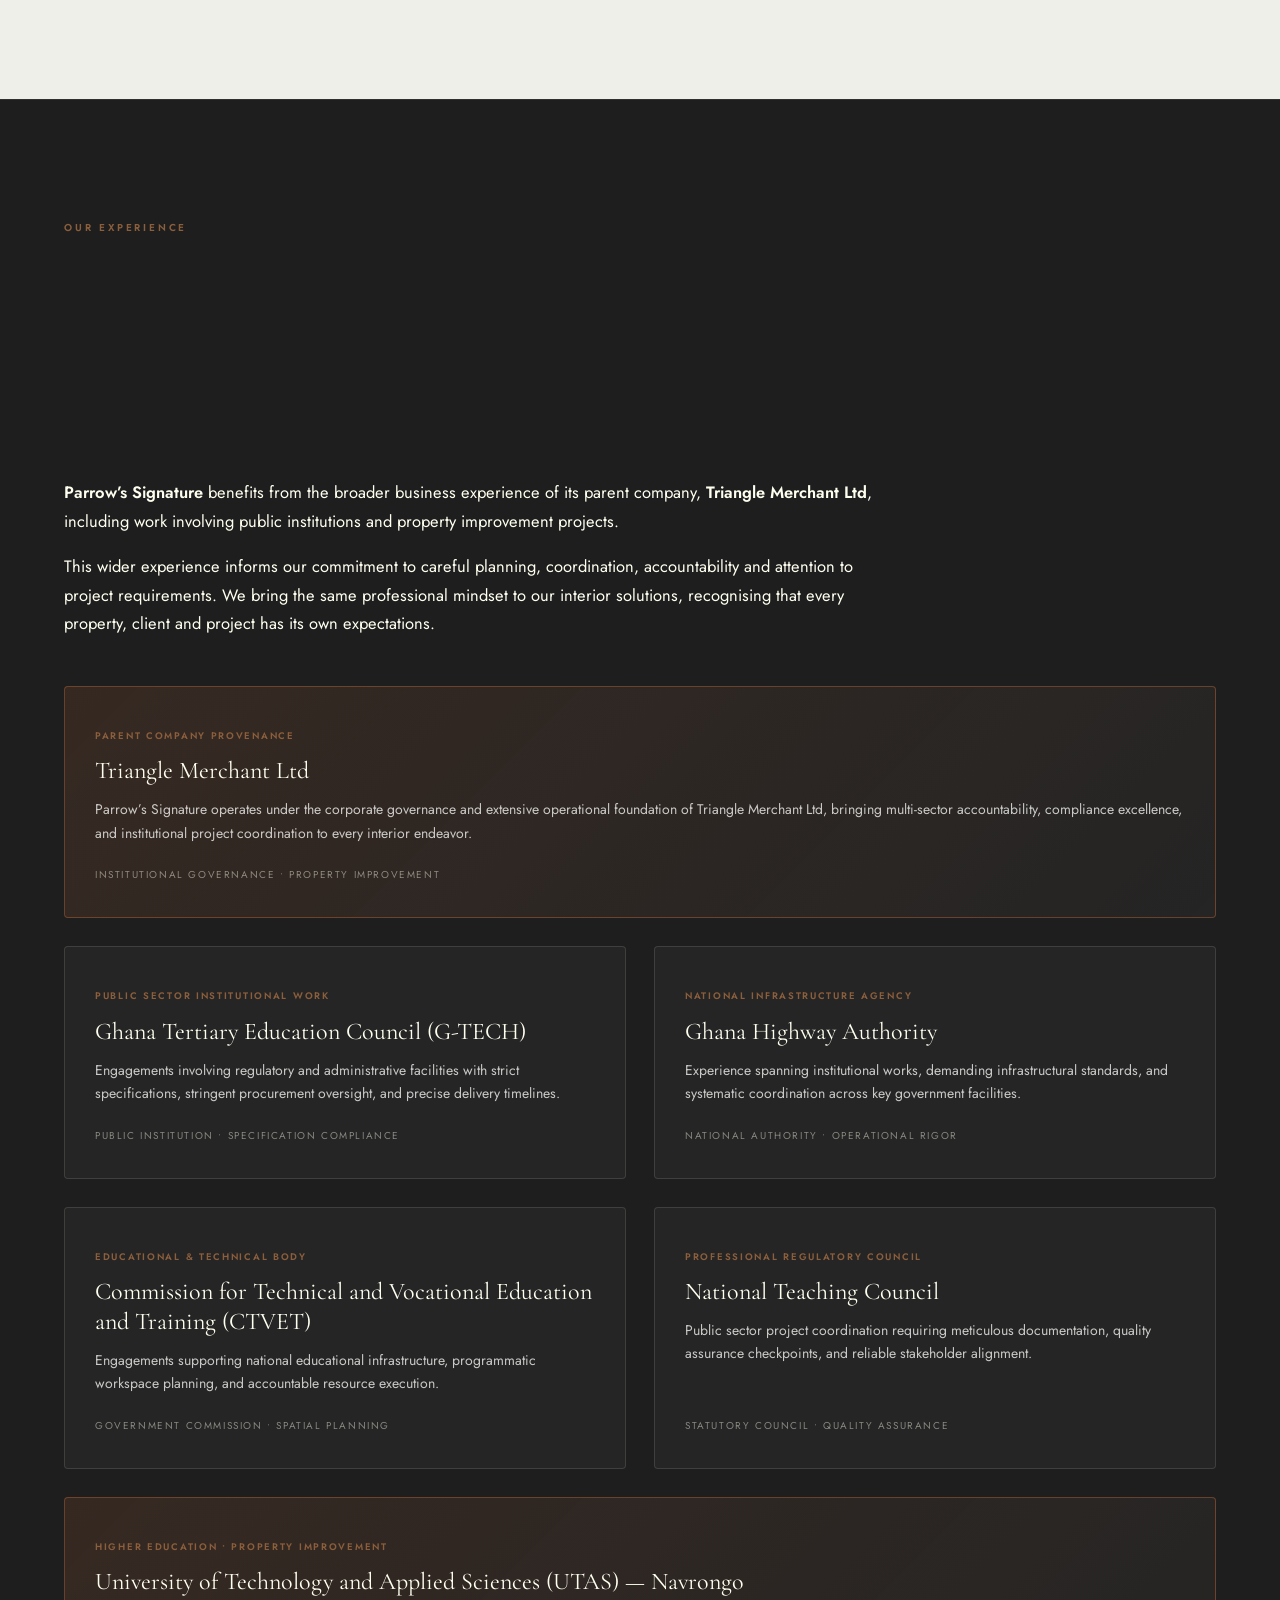
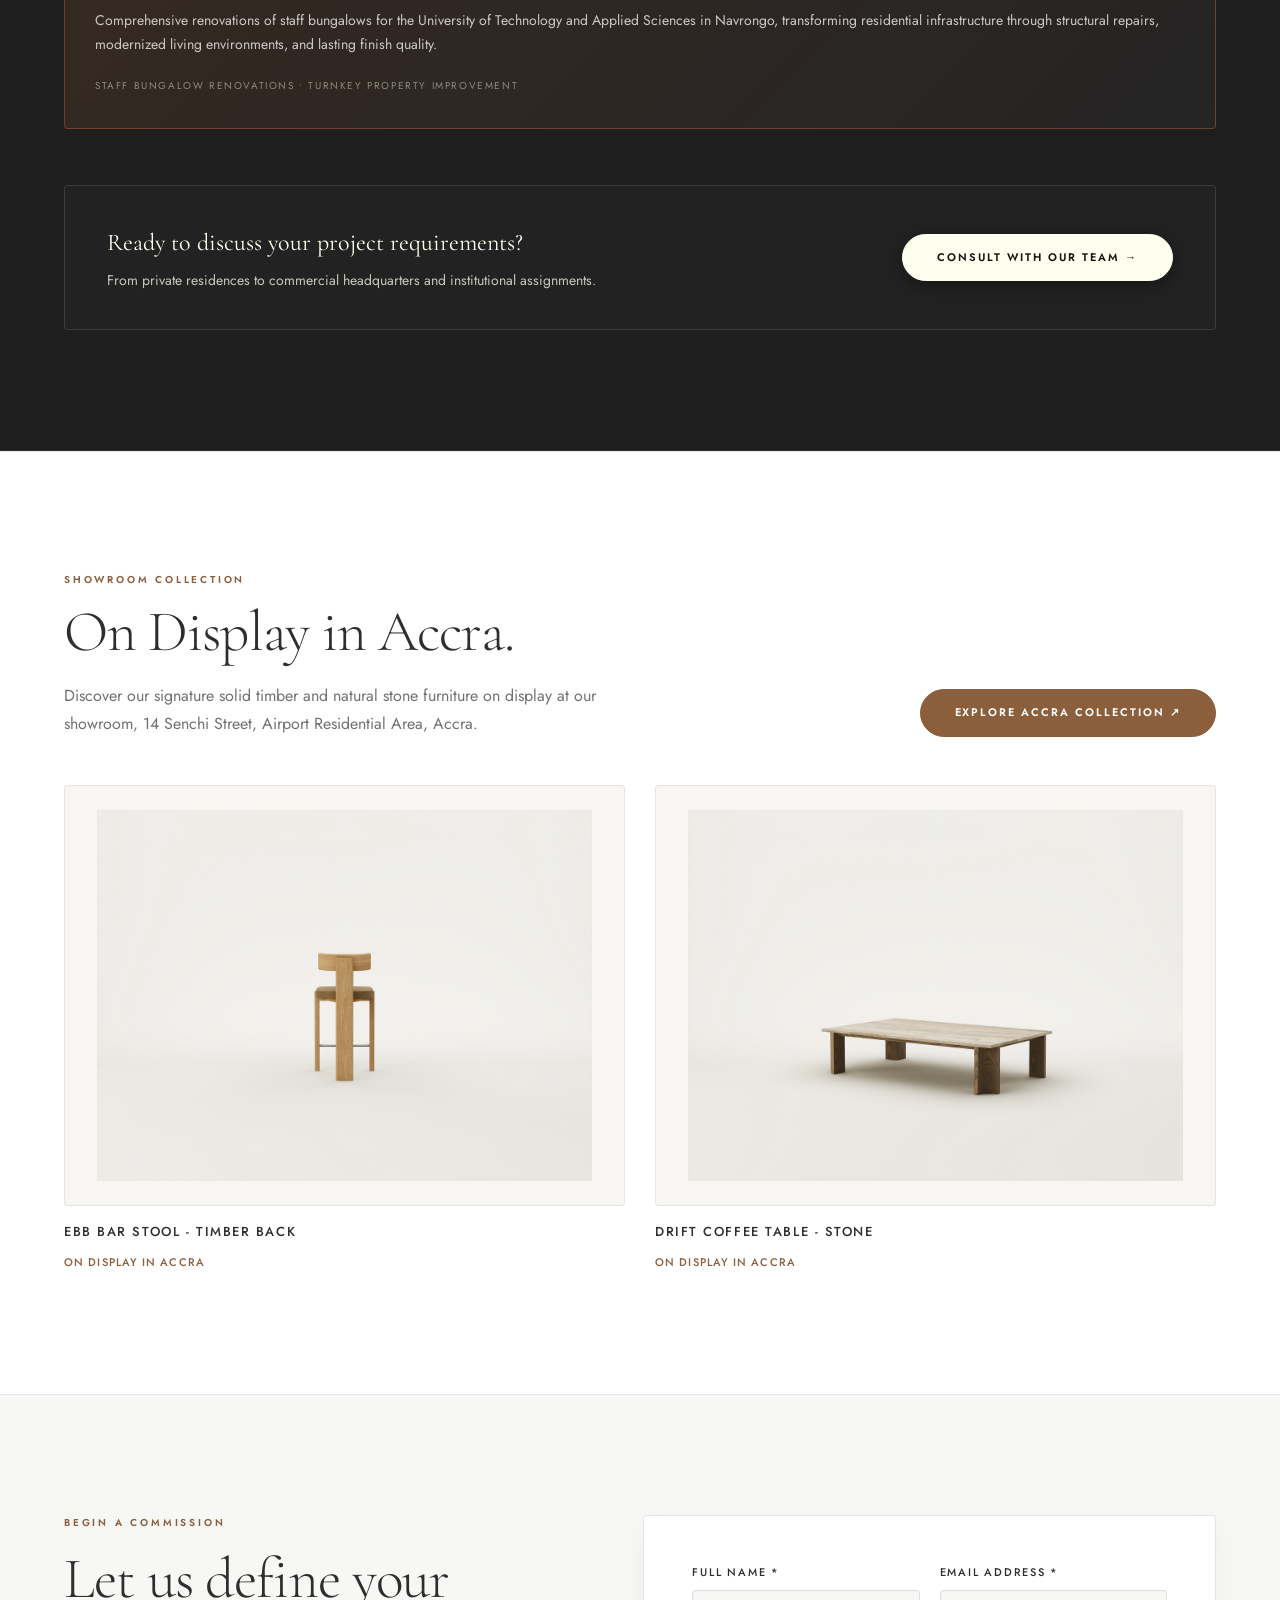
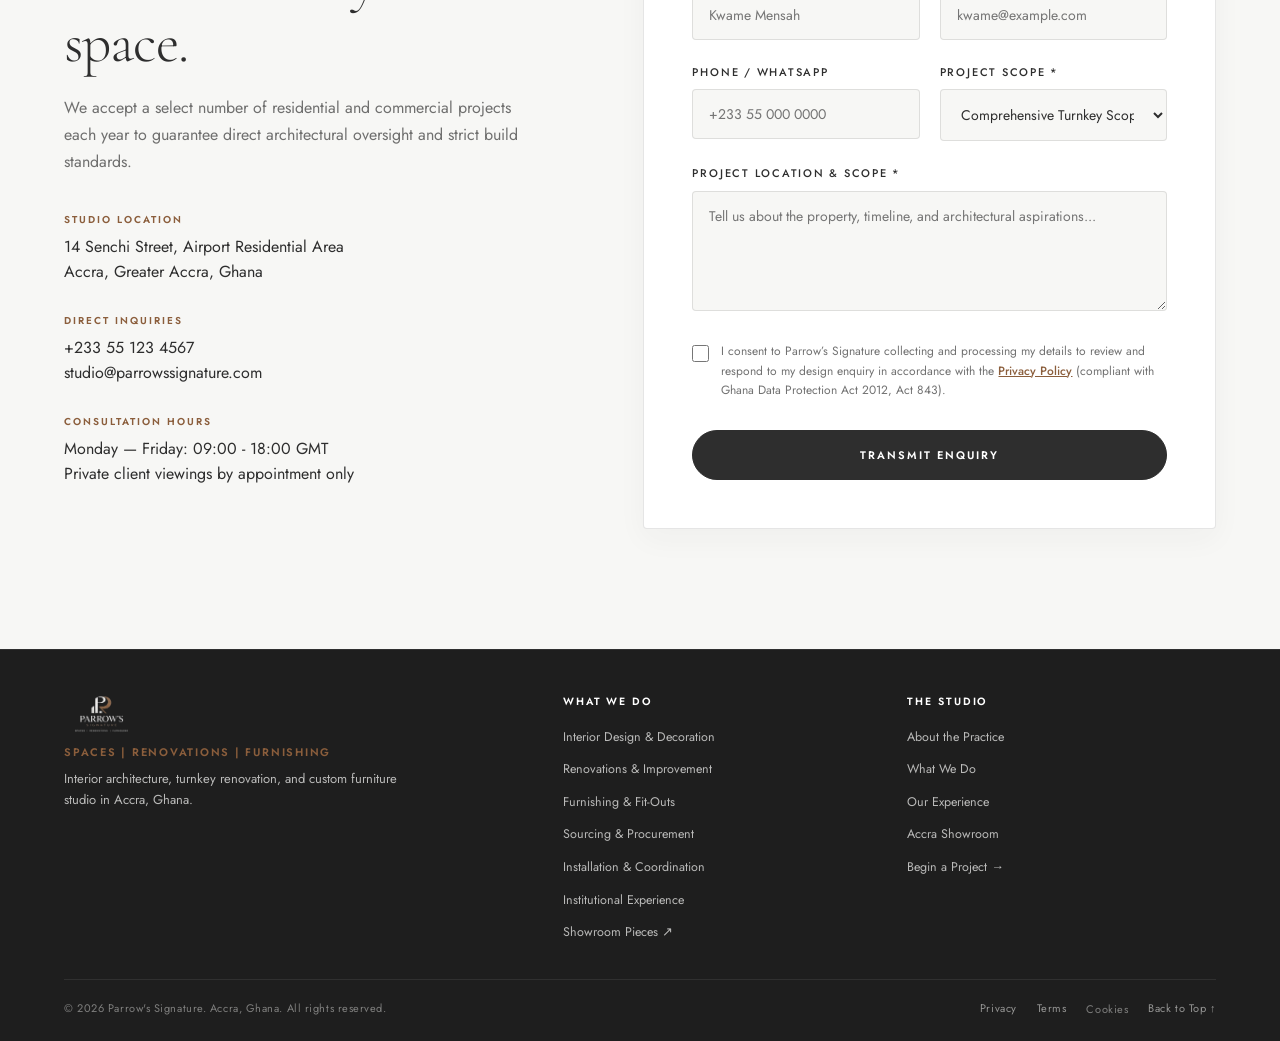
==== commit 0e2b9adf: "Streamline On Display in Accra section on main page to exactly 2 featured pieces" ====
--- a/index.html
+++ b/index.html
@@ -432,50 +432,6 @@
               <span class="showroom-card-status">On Display in Accra</span>
             </div>
           </a>
-
-          <!-- 3. Forum Sofa -->
-          <a href="furniture.html" class="showroom-card">
-            <div class="showroom-card-media">
-              <img src="assets/showroom/item-05.png" alt="FORUM 2.5 SEATER SOFA" loading="lazy">
-            </div>
-            <div class="showroom-card-body">
-              <h3 class="showroom-card-title">FORUM 2.5 SEATER SOFA</h3>
-              <span class="showroom-card-status">On Display in Accra</span>
-            </div>
-          </a>
-
-          <!-- 4. Drift Square Table Timber -->
-          <a href="furniture.html" class="showroom-card">
-            <div class="showroom-card-media">
-              <img src="assets/showroom/item-09.png" alt="DRIFT SQUARE COFFEE TABLE - TIMBER" loading="lazy">
-            </div>
-            <div class="showroom-card-body">
-              <h3 class="showroom-card-title">DRIFT SQUARE COFFEE TABLE - TIMBER</h3>
-              <span class="showroom-card-status">On Display in Accra</span>
-            </div>
-          </a>
-
-          <!-- 5. Willow Nesting Tables -->
-          <a href="furniture.html" class="showroom-card">
-            <div class="showroom-card-media">
-              <img src="assets/showroom/item-12.png" alt="WILLOW MEDIUM NESTING COFFEE TABLES" loading="lazy">
-            </div>
-            <div class="showroom-card-body">
-              <h3 class="showroom-card-title">WILLOW MEDIUM NESTING TABLES</h3>
-              <span class="showroom-card-status">On Display in Accra</span>
-            </div>
-          </a>
-
-          <!-- 6. Willow Coffee Table -->
-          <a href="furniture.html" class="showroom-card">
-            <div class="showroom-card-media">
-              <img src="assets/showroom/item-11.png" alt="WILLOW COFFEE TABLE" loading="lazy">
-            </div>
-            <div class="showroom-card-body">
-              <h3 class="showroom-card-title">WILLOW COFFEE TABLE</h3>
-              <span class="showroom-card-status">On Display in Accra</span>
-            </div>
-          </a>
         </div>
       </div>
     </section>
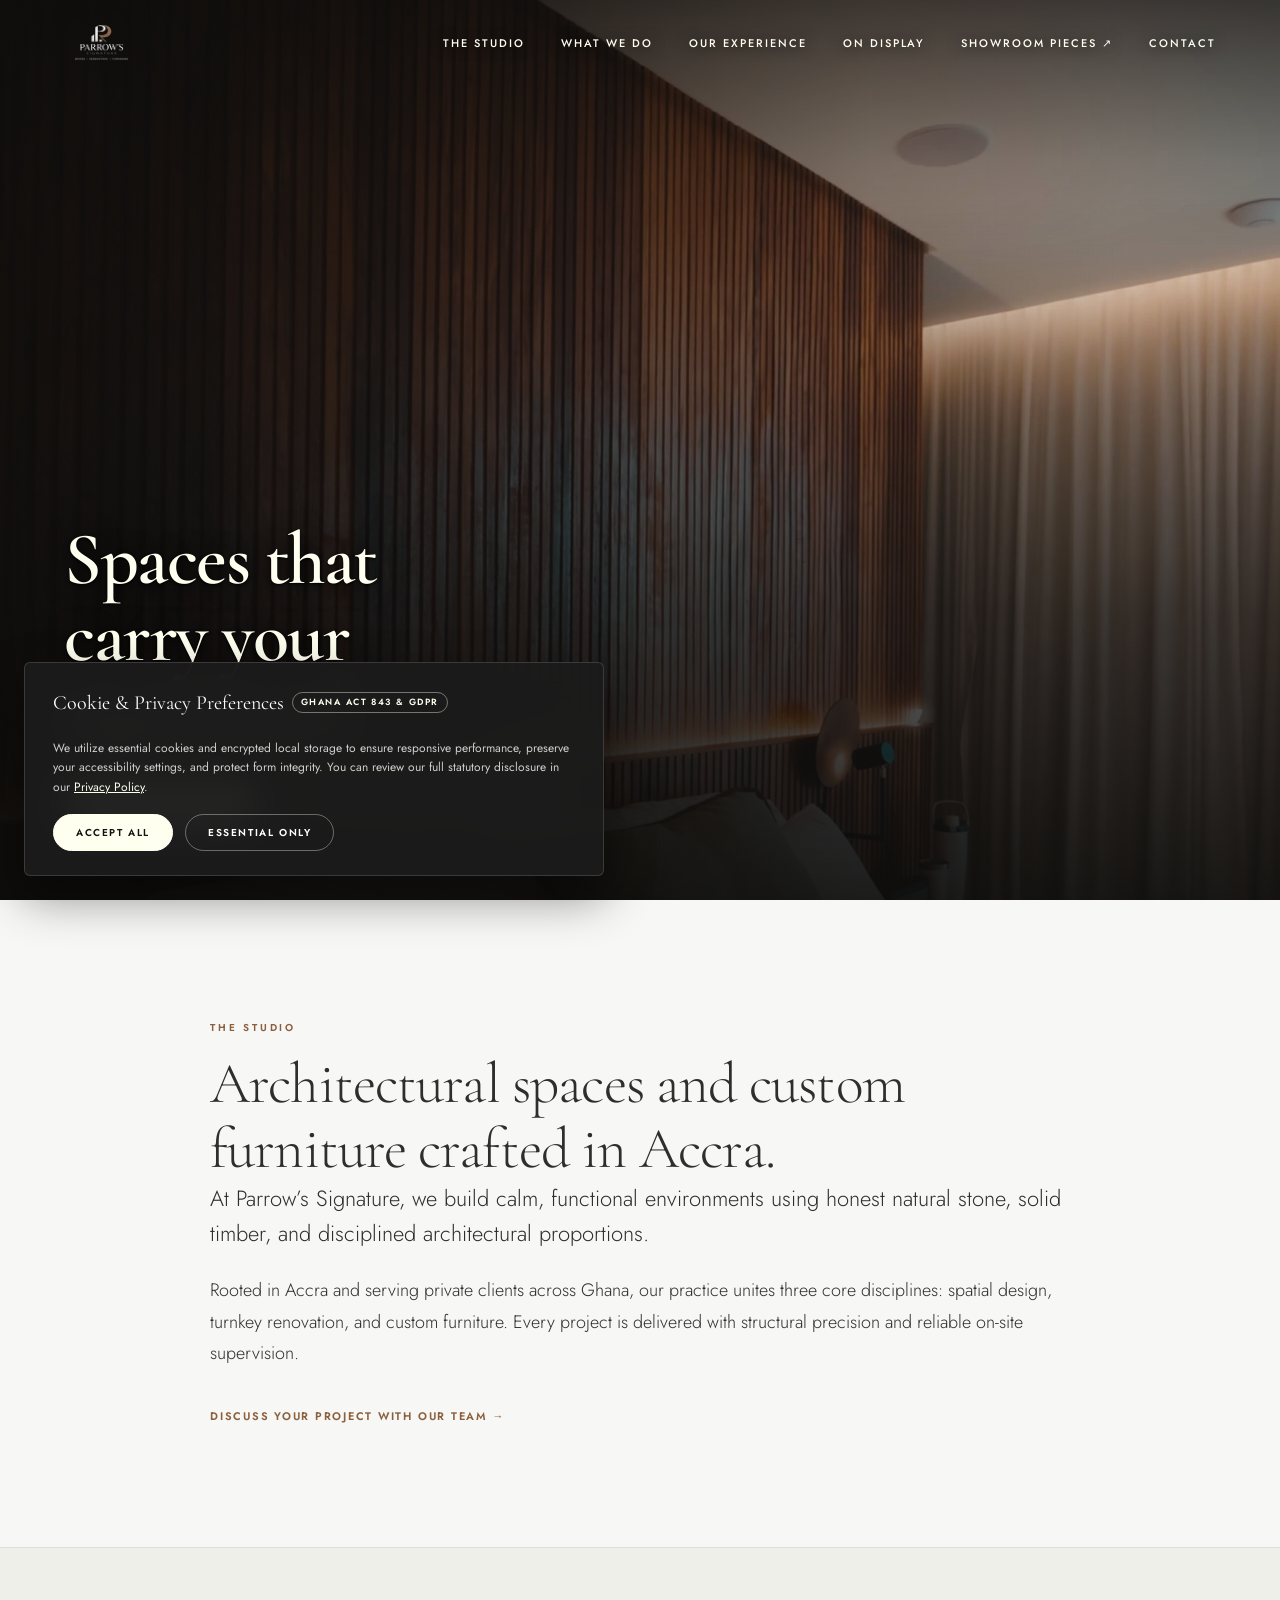
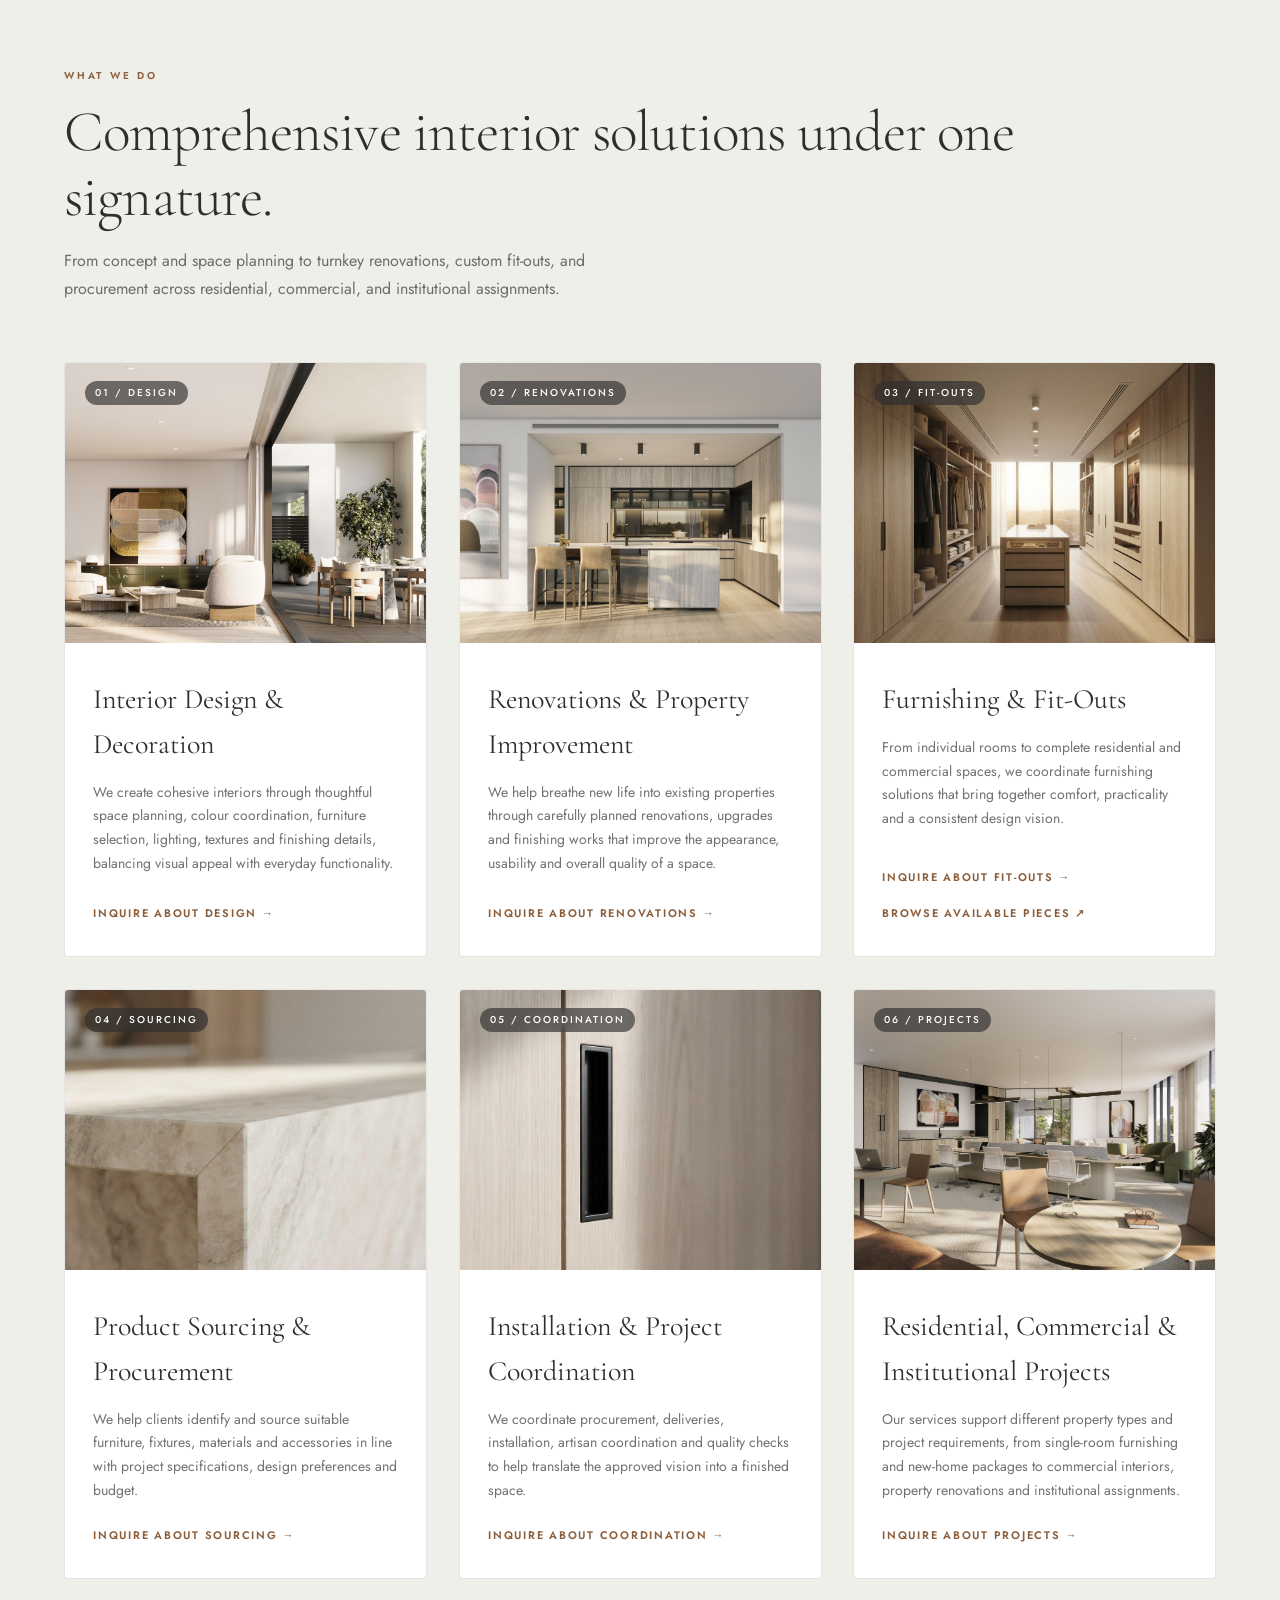
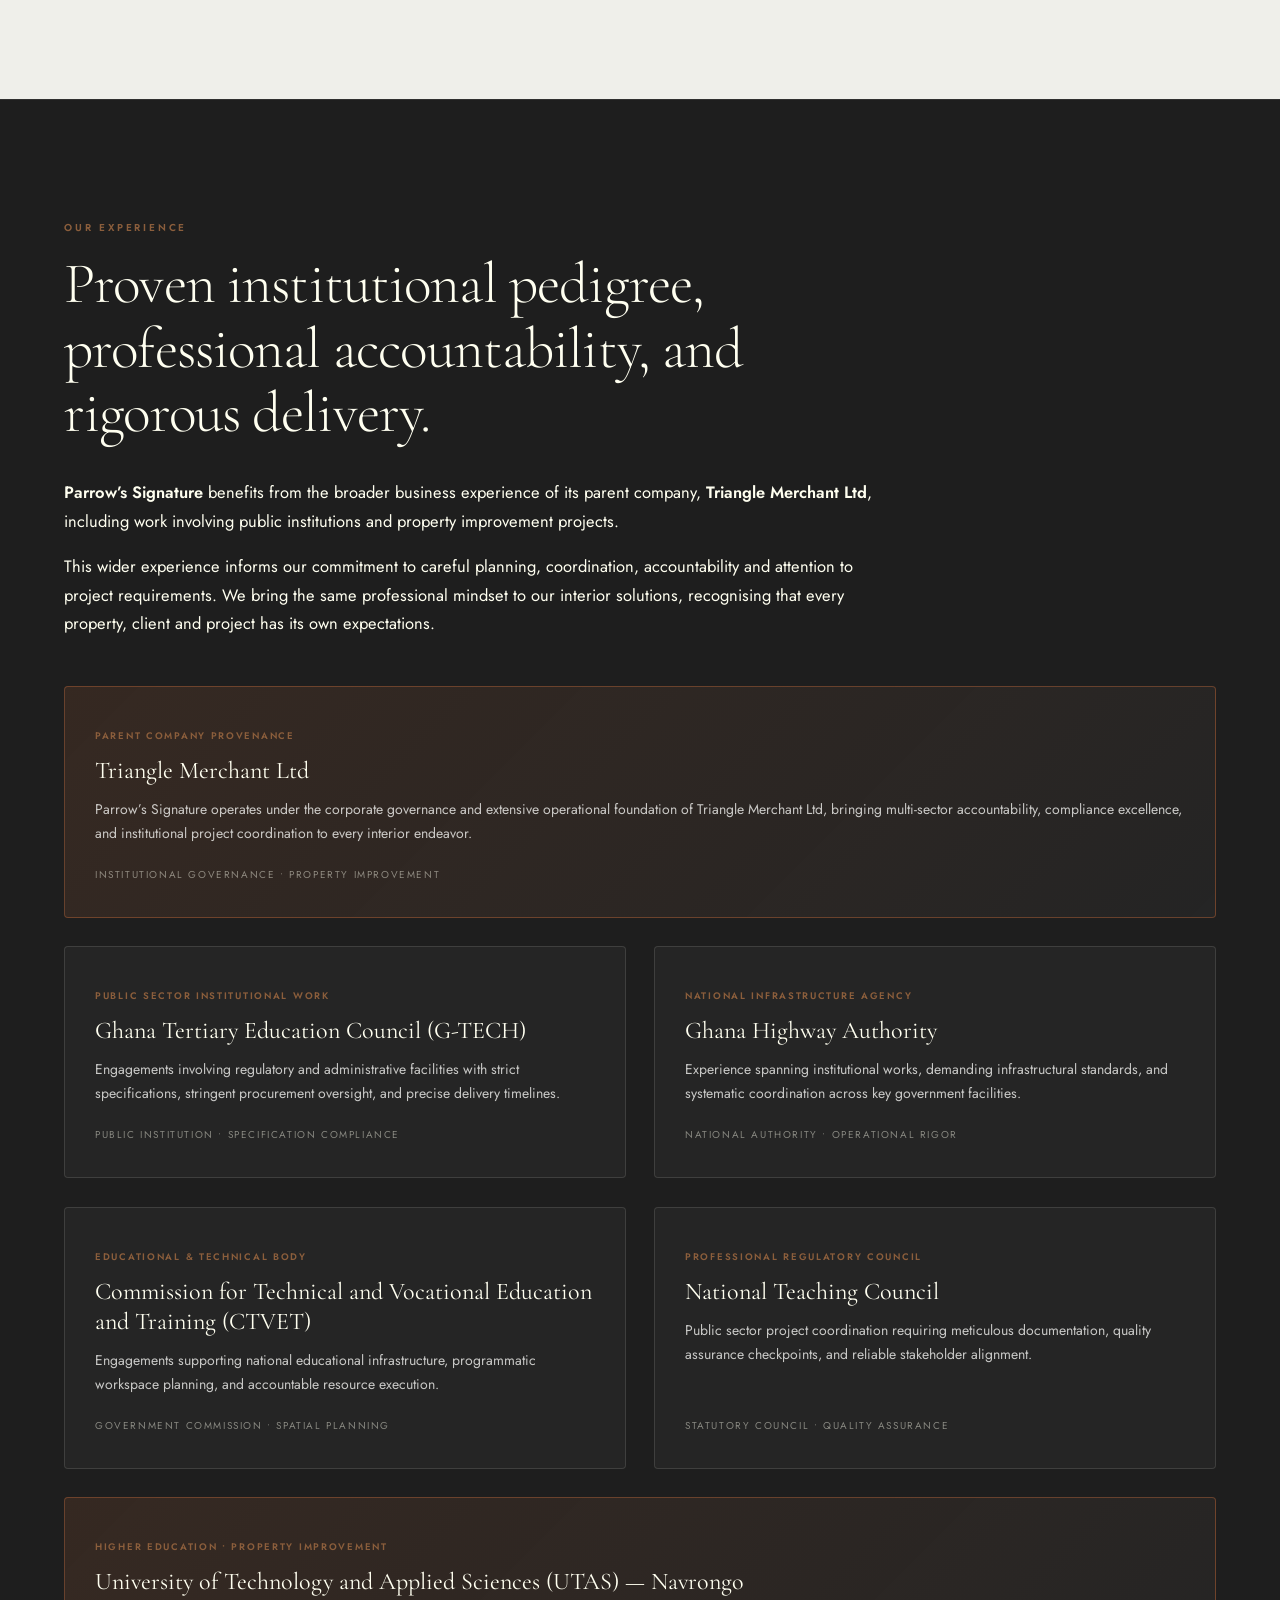
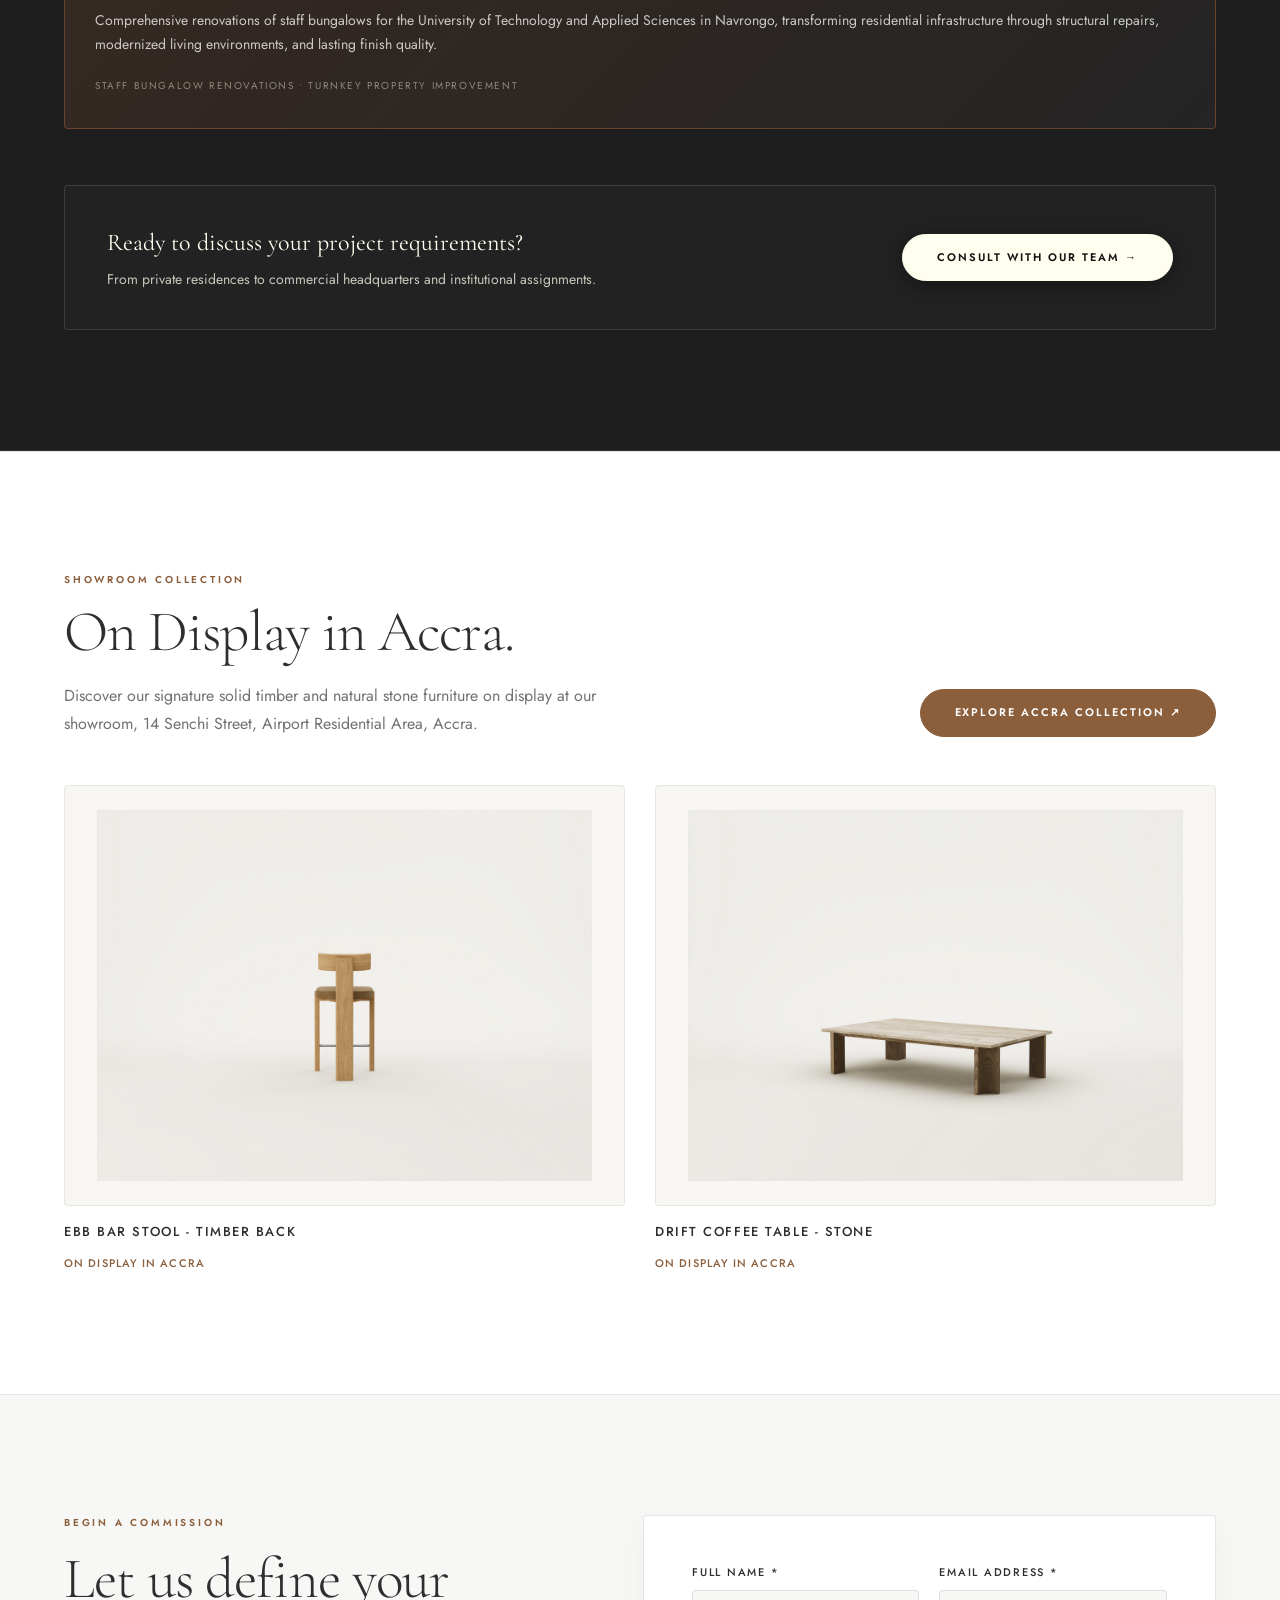
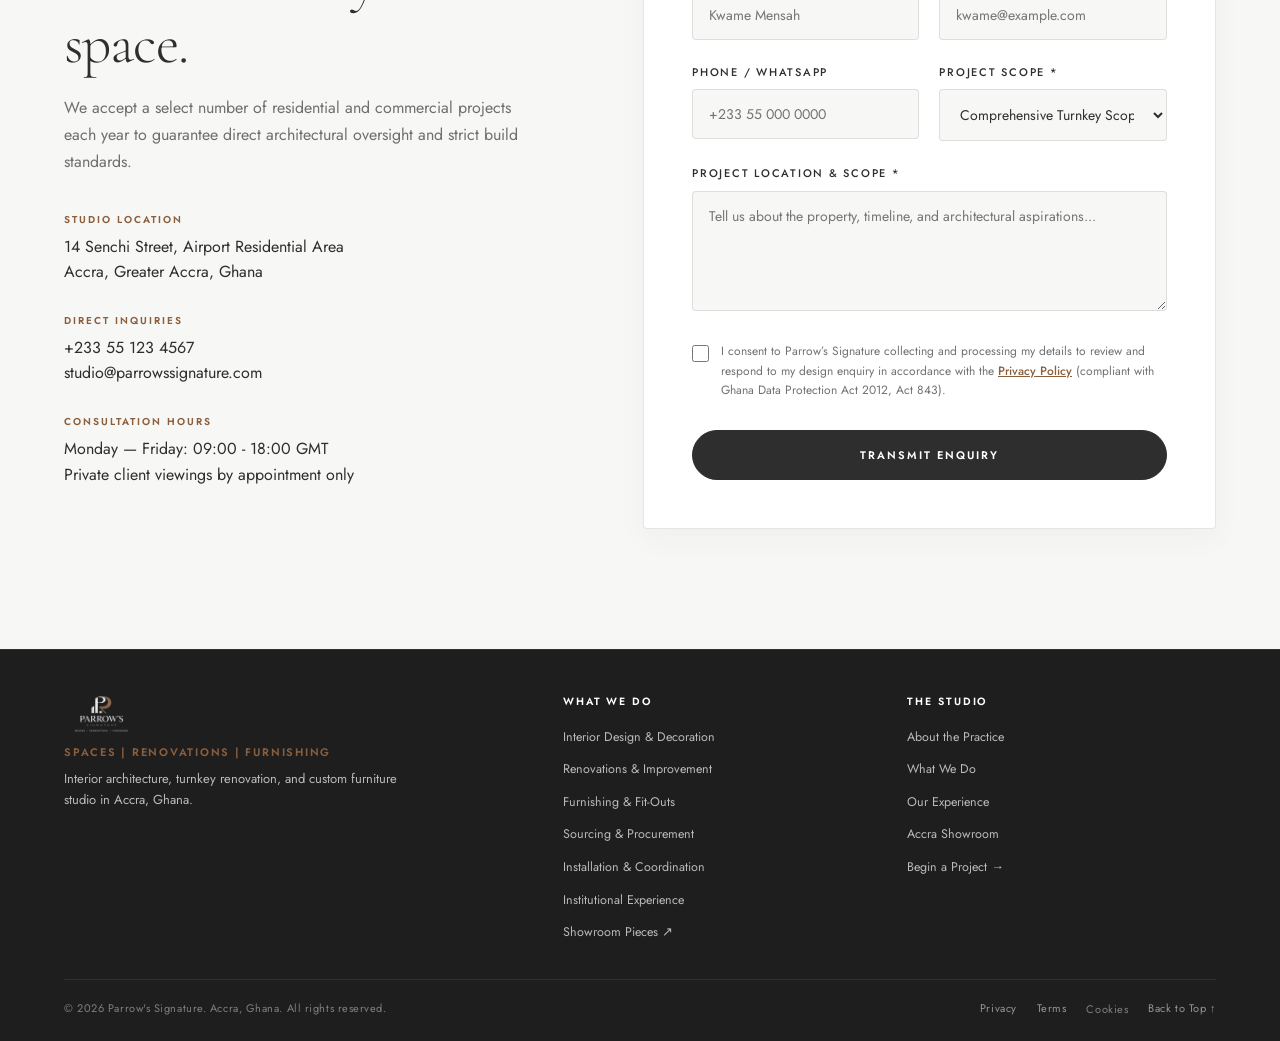
==== commit 9290e3ba: "Deploy bedroom hero video with slow-motion cinematic camera drift and implement sitewide smooth cine" ====
--- a/index.html
+++ b/index.html
@@ -15,11 +15,11 @@
   <meta property="og:title" content="Parrow’s Signature — Spaces | Renovations | Furnishing · Accra, Ghana">
   <meta property="og:description" content="Bespoke interior architecture, turnkey renovation, and luxury furnishing studio based in Airport Residential Area, Accra, Ghana.">
   <meta property="og:url" content="https://parrowssignature.com/">
-  <meta property="og:image" content="assets/hero-video/hero-penthouse-poster.jpg">
+  <meta property="og:image" content="assets/hero-video/hero-bed-poster.jpg">
   <meta name="twitter:card" content="summary_large_image">
   <meta name="twitter:title" content="Parrow’s Signature — Luxury Interior Design · Accra, Ghana">
   <meta name="twitter:description" content="Spaces | Renovations | Furnishing. Bespoke spatial transformations in Accra.">
-  <meta name="twitter:image" content="assets/hero-video/hero-penthouse-poster.jpg">
+  <meta name="twitter:image" content="assets/hero-video/hero-bed-poster.jpg">
 
   <title>Parrow’s Signature — Spaces | Renovations | Furnishing · Accra, Ghana</title>
   <link rel="icon" type="image/png" href="assets/logo-dark.png">
@@ -34,7 +34,7 @@
     "description": "Ghana’s premier interior architecture, turnkey renovation, and bespoke luxury furnishing studio in Accra.",
     "url": "https://parrowssignature.com/",
     "logo": "https://parrowssignature.com/assets/logo-dark.png",
-    "image": "https://parrowssignature.com/assets/hero-video/hero-penthouse-poster.jpg",
+    "image": "https://parrowssignature.com/assets/hero-video/hero-bed-poster.jpg",
     "telephone": "+233 55 123 4567",
     "email": "studio@parrowssignature.com",
     "priceRange": "$$$$",
@@ -183,9 +183,9 @@
   <main id="main-content">
     <!-- Hero Section (Video Hero) -->
     <section class="hero-section" aria-label="Welcome to Parrow's Signature">
-      <video class="hero-video-bg" id="heroVideo" autoplay loop muted playsinline webkit-playsinline preload="auto" poster="assets/hero-video/hero-penthouse-poster.jpg">
-        <source src="assets/hero-video/hero-penthouse-4k.mp4" type="video/mp4">
-        <source src="assets/hero-video/hero-penthouse-master.mp4" type="video/mp4">
+      <video class="hero-video-bg" id="heroVideo" autoplay loop muted playsinline webkit-playsinline preload="auto" poster="assets/hero-video/hero-bed-poster.jpg">
+        <source src="assets/hero-video/hero-bed-4k.mp4" type="video/mp4">
+        <source src="assets/hero-video/hero-bed-master.mp4" type="video/mp4">
       </video>
 
       <div class="container hero-container">
--- a/style.css
+++ b/style.css
@@ -363,9 +363,9 @@
   z-index: 2;
   pointer-events: none;
   background:
-    linear-gradient(180deg, rgba(12, 11, 10, 0.65) 0%, transparent 22%),
-    linear-gradient(0deg, rgba(12, 11, 10, 0.90) 0%, rgba(12, 11, 10, 0.58) 35%, transparent 70%),
-    linear-gradient(90deg, rgba(12, 11, 10, 0.85) 0%, rgba(12, 11, 10, 0.45) 45%, transparent 80%);
+    linear-gradient(180deg, rgba(14, 13, 12, 0.65) 0%, rgba(14, 13, 12, 0.2) 18%, transparent 32%),
+    linear-gradient(0deg, rgba(14, 13, 12, 0.90) 0%, rgba(14, 13, 12, 0.62) 32%, rgba(14, 13, 12, 0.18) 58%, transparent 78%),
+    linear-gradient(90deg, rgba(14, 13, 12, 0.88) 0%, rgba(14, 13, 12, 0.52) 42%, rgba(14, 13, 12, 0.12) 68%, transparent 88%);
 }
 
 .hero-video-bg {
@@ -374,7 +374,28 @@
   width: 100%;
   height: 100%;
   object-fit: cover;
+  object-position: center 36%;
   z-index: 1;
+  animation: heroCinematicDrift 28s ease-in-out infinite alternate;
+  will-change: transform;
+}
+
+@keyframes heroCinematicDrift {
+  0% {
+    transform: scale(1.0) translate3d(0, 0, 0);
+  }
+  50% {
+    transform: scale(1.04) translate3d(-0.4%, -0.5%, 0);
+  }
+  100% {
+    transform: scale(1.0) translate3d(0, 0, 0);
+  }
+}
+
+@media (prefers-reduced-motion: reduce) {
+  .hero-video-bg {
+    animation: none !important;
+  }
 }
 
 .hero-overlay {
@@ -484,8 +505,13 @@
 }
 
 /* ==========================================================================
-   SCROLL-TRIGGERED TEXT ANIMATIONS — STAGGERED WORD FADE-IN
+   CINEMATIC MOTION DESIGN SYSTEM (Awwwards-Level Fluidity & Choreography)
    ========================================================================== */
+:root {
+  --ease-cinematic: cubic-bezier(0.16, 1, 0.3, 1);
+  --ease-soft: cubic-bezier(0.25, 1, 0.5, 1);
+}
+
 .stagger-header {
   position: relative;
 }
@@ -493,11 +519,11 @@
 .stagger-header.js-ready .stagger-word {
   display: inline-block;
   opacity: 0;
-  transform: translateY(14px);
+  transform: translateY(16px);
   transition:
-    opacity 0.42s cubic-bezier(0.16, 1, 0.3, 1),
-    transform 0.42s cubic-bezier(0.16, 1, 0.3, 1);
-  transition-delay: calc(var(--w-idx, 0) * 0.04s);
+    opacity 0.48s var(--ease-cinematic),
+    transform 0.48s var(--ease-cinematic);
+  transition-delay: calc(var(--w-idx, 0) * 0.038s);
   will-change: opacity, transform;
 }
 
@@ -506,8 +532,41 @@
   transform: translateY(0) !important;
 }
 
+/* Sitewide Smooth Cinematic Scroll Reveals */
+.cinematic-reveal {
+  opacity: 0;
+  transform: translateY(28px);
+  transition:
+    opacity 0.85s var(--ease-cinematic),
+    transform 0.85s var(--ease-cinematic);
+  will-change: opacity, transform;
+}
+
+.cinematic-reveal.is-in-view {
+  opacity: 1 !important;
+  transform: translateY(0) !important;
+}
+
+/* Staggered Card Entrance */
+.stagger-entrance {
+  opacity: 0;
+  transform: translateY(32px);
+  transition:
+    opacity 0.8s var(--ease-cinematic),
+    transform 0.8s var(--ease-cinematic);
+  transition-delay: calc(var(--item-idx, 0) * 0.08s);
+  will-change: opacity, transform;
+}
+
+.stagger-entrance.is-in-view {
+  opacity: 1 !important;
+  transform: translateY(0) !important;
+}
+
 @media (prefers-reduced-motion: reduce) {
-  .stagger-header.js-ready .stagger-word {
+  .stagger-header.js-ready .stagger-word,
+  .cinematic-reveal,
+  .stagger-entrance {
     opacity: 1 !important;
     transform: none !important;
     transition: none !important;
@@ -534,8 +593,12 @@
   letter-spacing: 0.18em;
   font-weight: 600;
   border-radius: 40px;
-  transition: all 0.3s var(--ease);
+  transition: transform 0.35s var(--ease-cinematic), background-color 0.35s var(--ease-cinematic), border-color 0.35s var(--ease-cinematic), box-shadow 0.35s var(--ease-cinematic), color 0.35s var(--ease-cinematic);
   cursor: pointer;
+}
+
+.btn:active {
+  transform: scale(0.97) !important;
 }
 
 .btn-hero-white {
@@ -716,12 +779,13 @@
   border-radius: 4px;
   display: flex;
   flex-direction: column;
-  transition: transform 0.4s var(--ease), box-shadow 0.4s var(--ease);
+  transition: transform 0.55s var(--ease-cinematic), box-shadow 0.55s var(--ease-cinematic), border-color 0.4s ease;
 }
 
 .pillar-card:hover {
-  transform: translateY(-6px);
-  box-shadow: 0 20px 40px rgba(46, 46, 46, 0.08);
+  transform: translateY(-8px);
+  box-shadow: 0 24px 48px rgba(20, 18, 16, 0.08);
+  border-color: rgba(139, 94, 60, 0.3);
 }
 
 .pillar-media {
@@ -735,11 +799,11 @@
   width: 100%;
   height: 100%;
   object-fit: cover;
-  transition: transform 0.8s var(--ease);
+  transition: transform 0.85s var(--ease-cinematic);
 }
 
 .pillar-card:hover .pillar-media img {
-  transform: scale(1.05);
+  transform: scale(1.055);
 }
 
 .pillar-num {
@@ -848,14 +912,14 @@
   display: flex;
   flex-direction: column;
   justify-content: space-between;
-  transition: transform 0.35s var(--ease), border-color 0.35s var(--ease), background-color 0.35s var(--ease);
+  transition: transform 0.5s var(--ease-cinematic), border-color 0.4s var(--ease-cinematic), background-color 0.4s var(--ease-cinematic), box-shadow 0.5s var(--ease-cinematic);
 }
 
 .experience-card:hover {
   background: rgba(255, 255, 255, 0.06);
-  border-color: rgba(255, 255, 240, 0.38);
-  transform: translateY(-4px);
-  box-shadow: 0 16px 36px rgba(0, 0, 0, 0.4);
+  border-color: rgba(200, 109, 59, 0.55);
+  transform: translateY(-6px);
+  box-shadow: 0 20px 44px rgba(0, 0, 0, 0.45);
 }
 
 .experience-card.featured {
@@ -1378,11 +1442,11 @@
   color: inherit;
   display: flex;
   flex-direction: column;
-  transition: transform 0.35s var(--ease);
+  transition: transform 0.55s var(--ease-cinematic);
 }
 
 .showroom-card:hover {
-  transform: translateY(-4px);
+  transform: translateY(-6px);
 }
 
 .showroom-card-media {
@@ -1395,17 +1459,23 @@
   padding: 24px;
   overflow: hidden;
   border: 1px solid rgba(46, 46, 46, 0.08);
+  transition: border-color 0.4s ease, box-shadow 0.55s var(--ease-cinematic);
+}
+
+.showroom-card:hover .showroom-card-media {
+  border-color: rgba(139, 94, 60, 0.35);
+  box-shadow: 0 16px 36px rgba(18, 17, 16, 0.06);
 }
 
 .showroom-card-media img {
   width: 100%;
   height: 100%;
   object-fit: contain;
-  transition: transform 0.5s var(--ease);
+  transition: transform 0.8s var(--ease-cinematic);
 }
 
 .showroom-card:hover .showroom-card-media img {
-  transform: scale(1.04);
+  transform: scale(1.055);
 }
 
 .showroom-card-body {
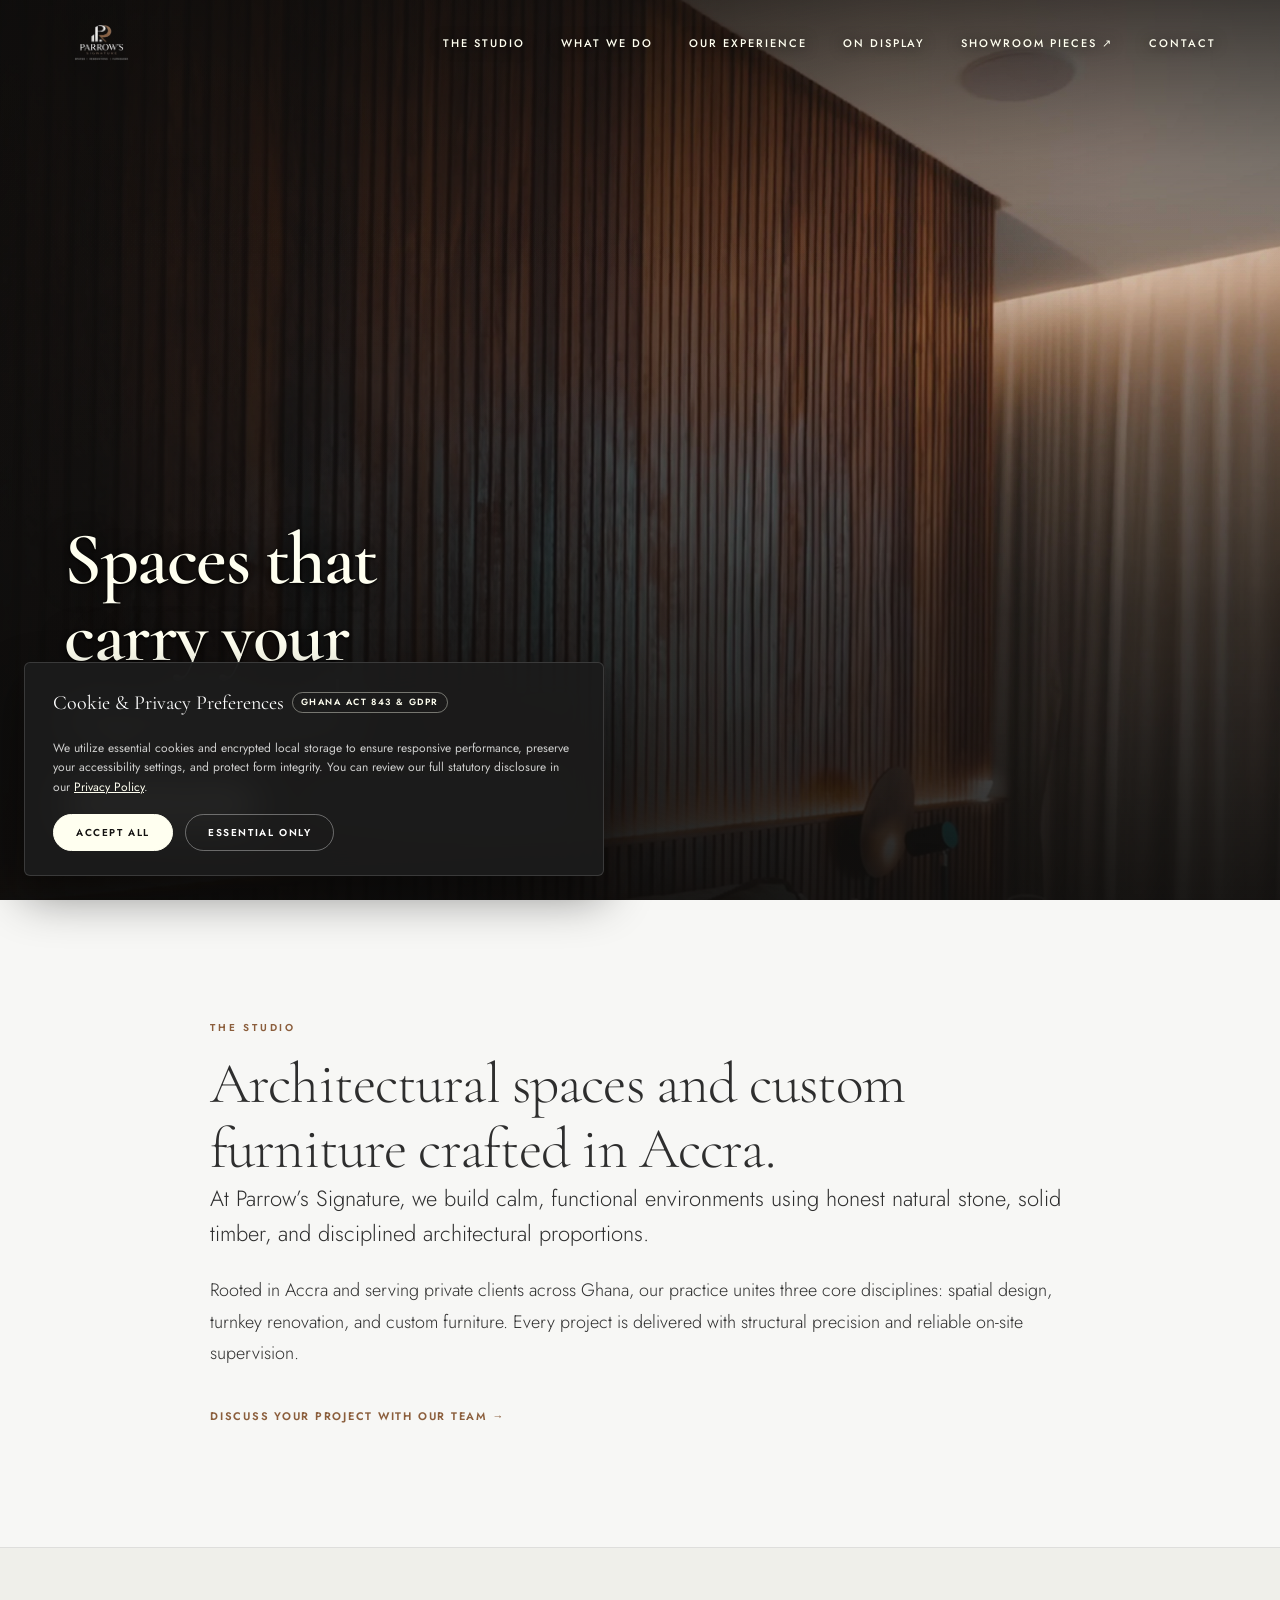
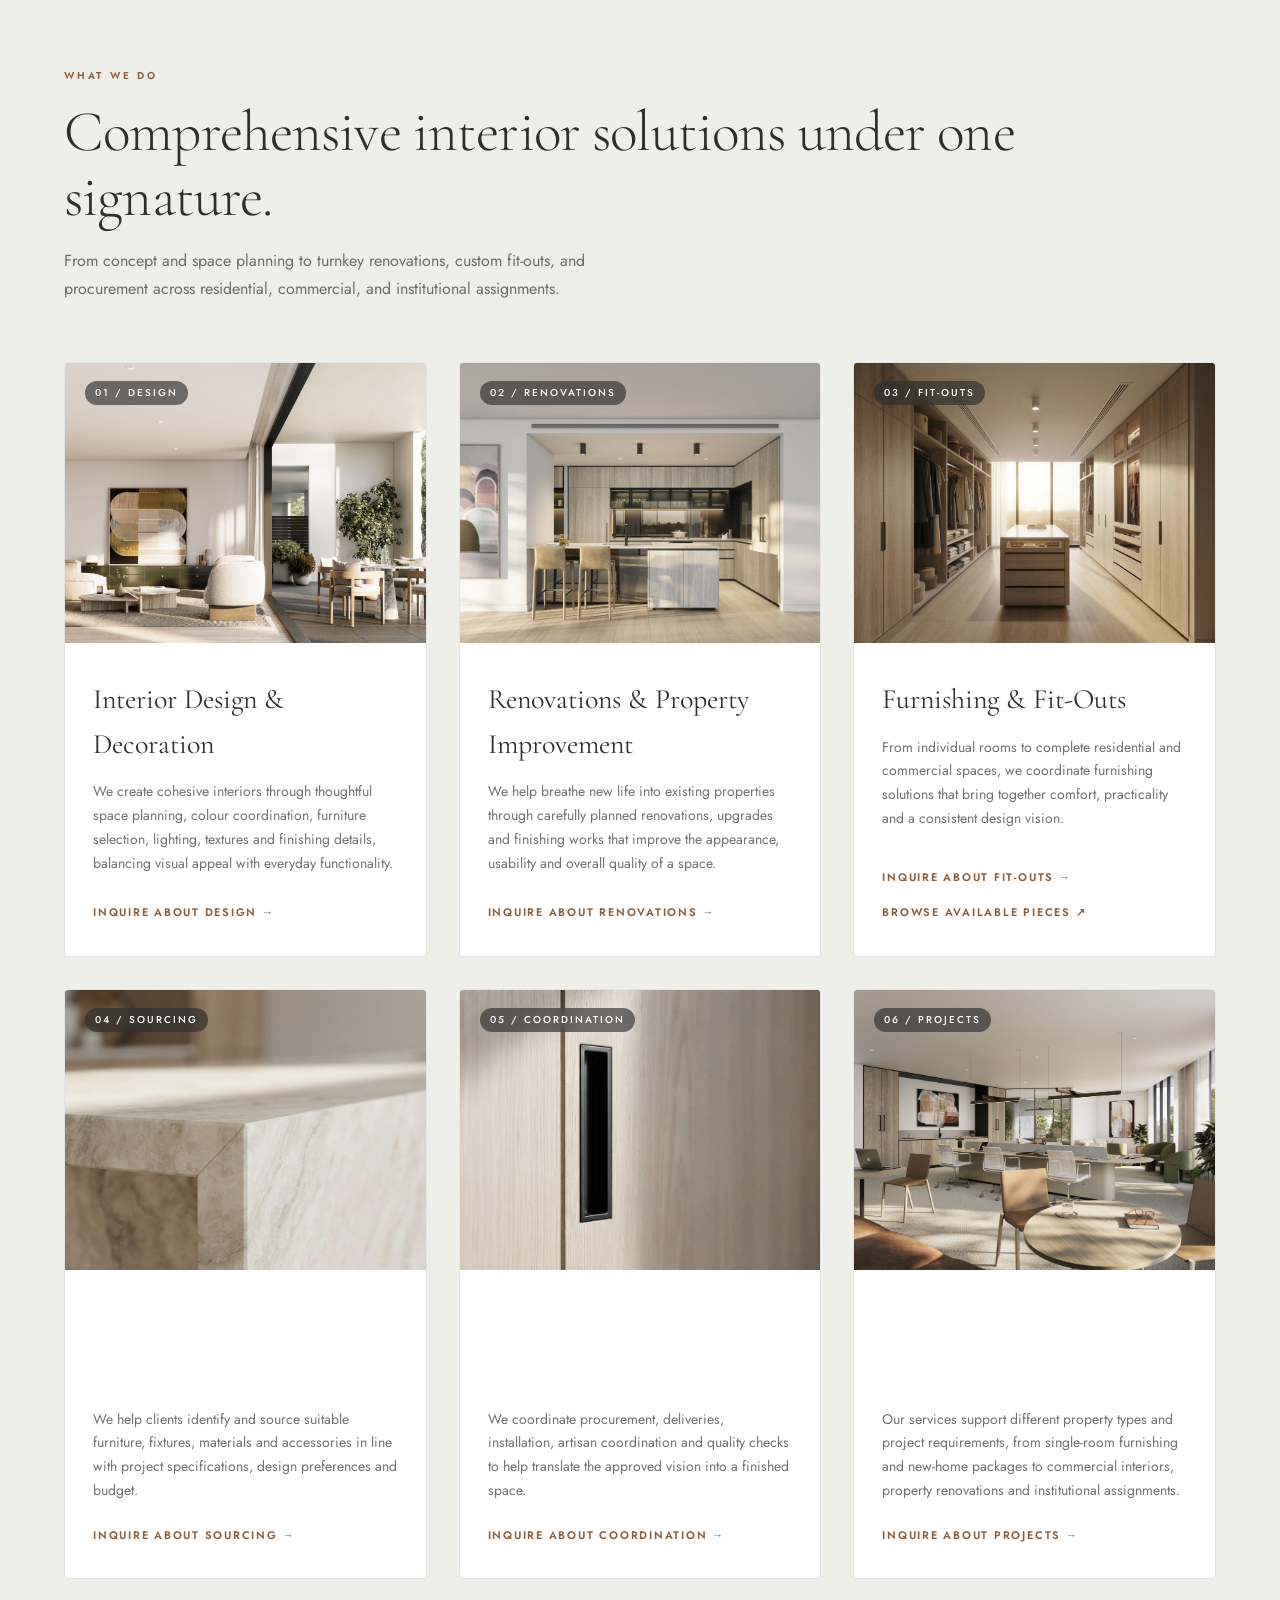
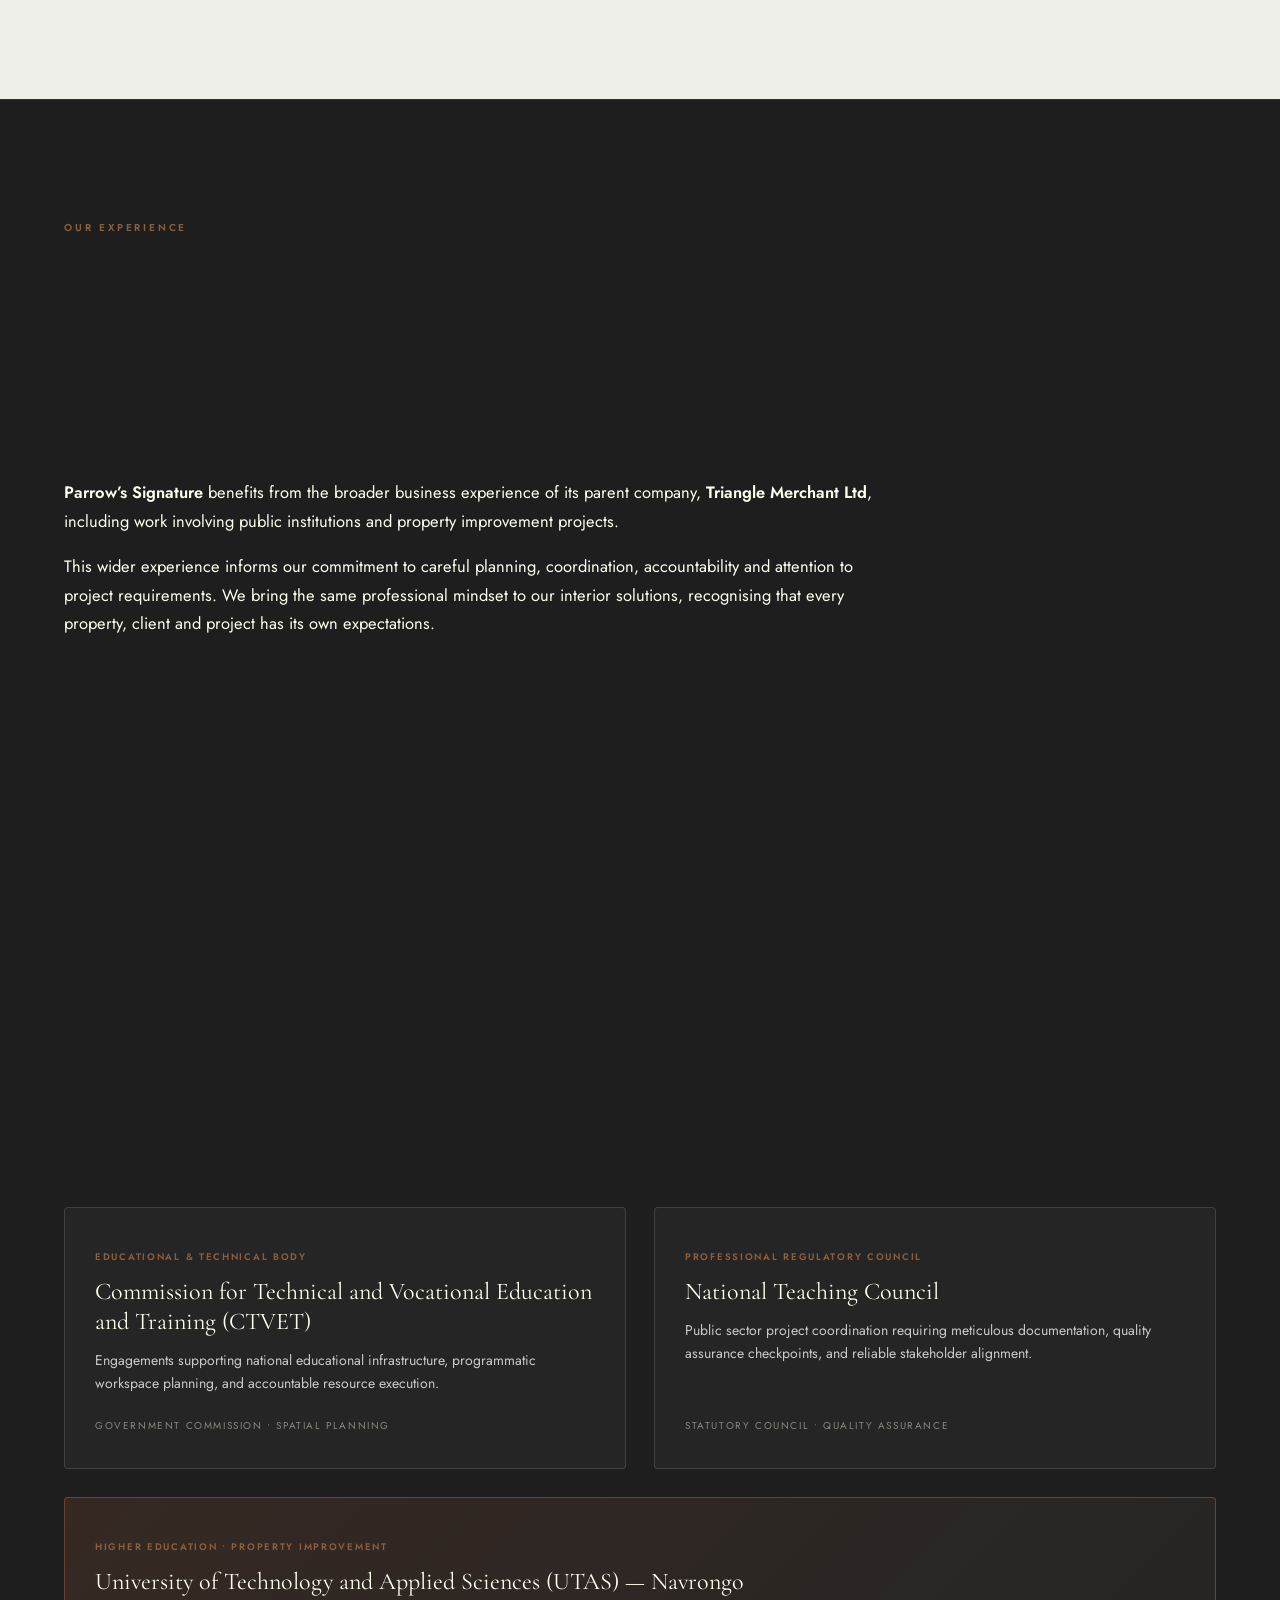
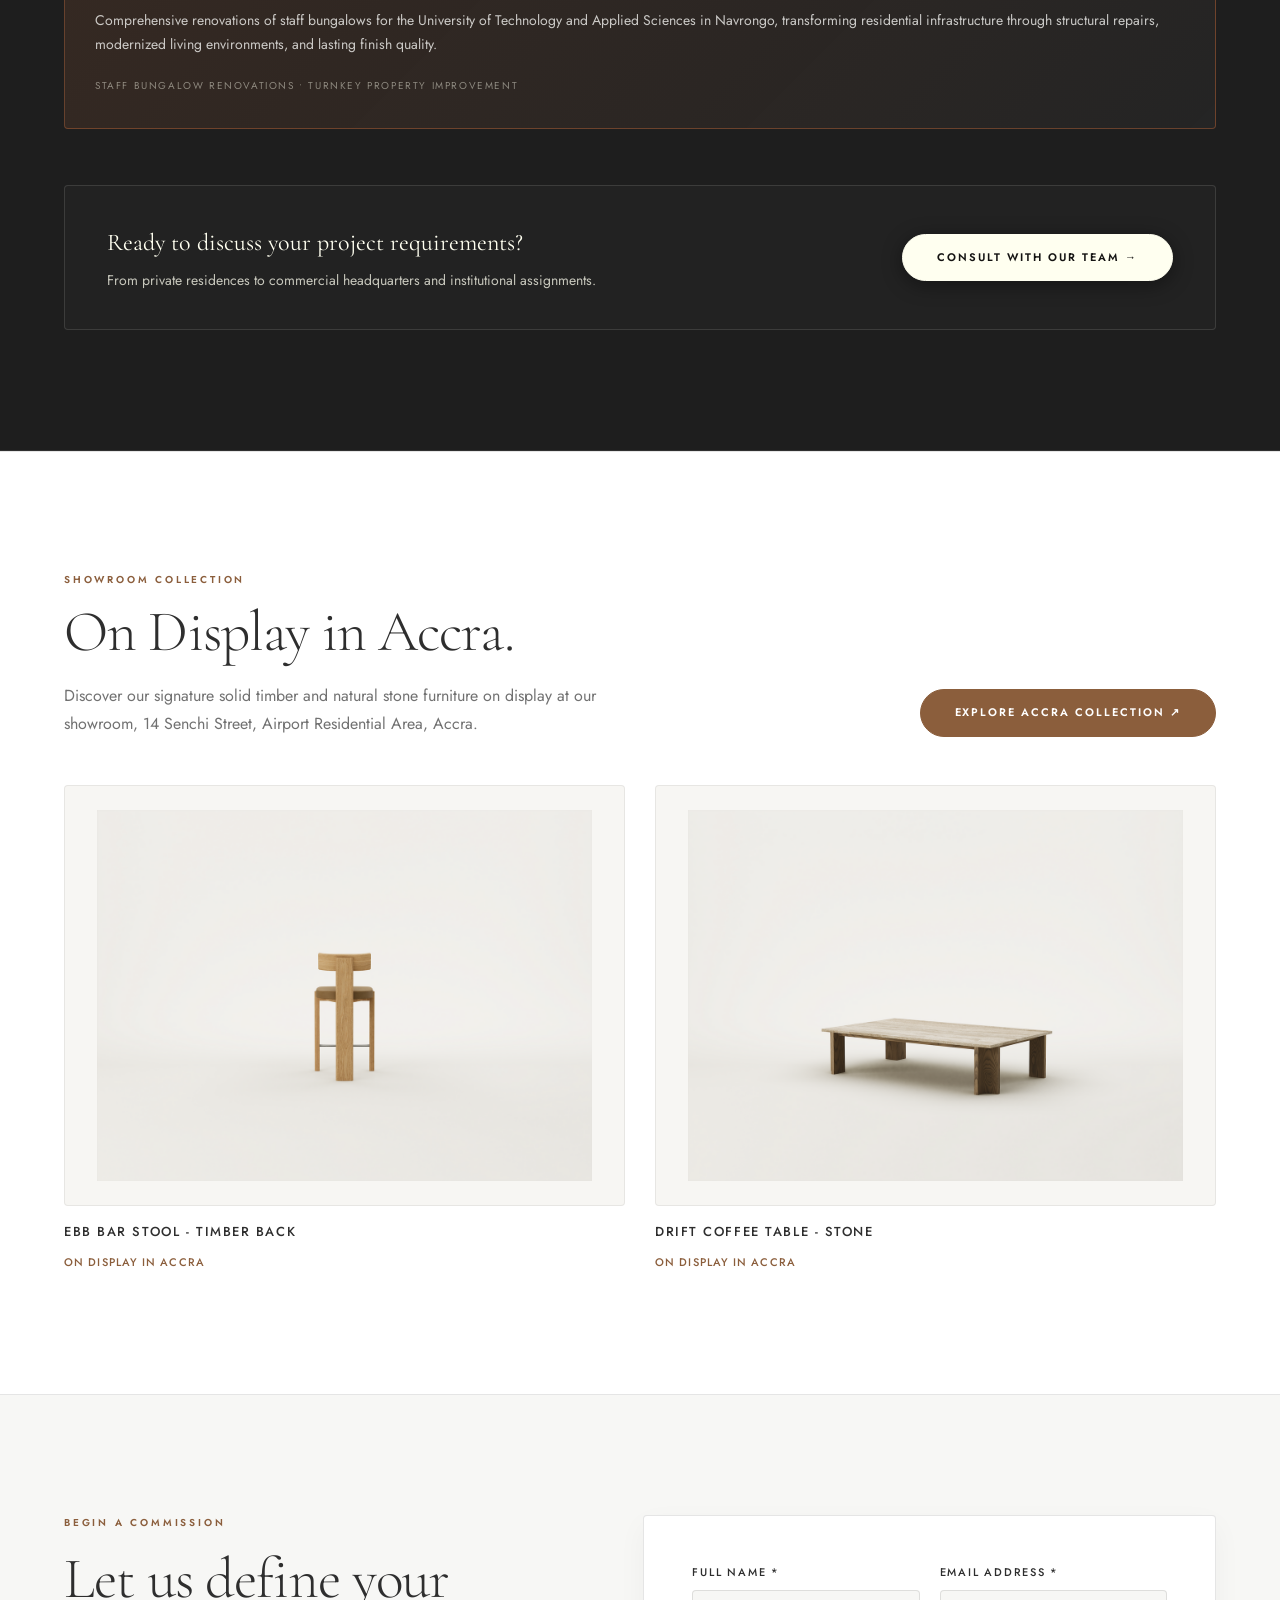
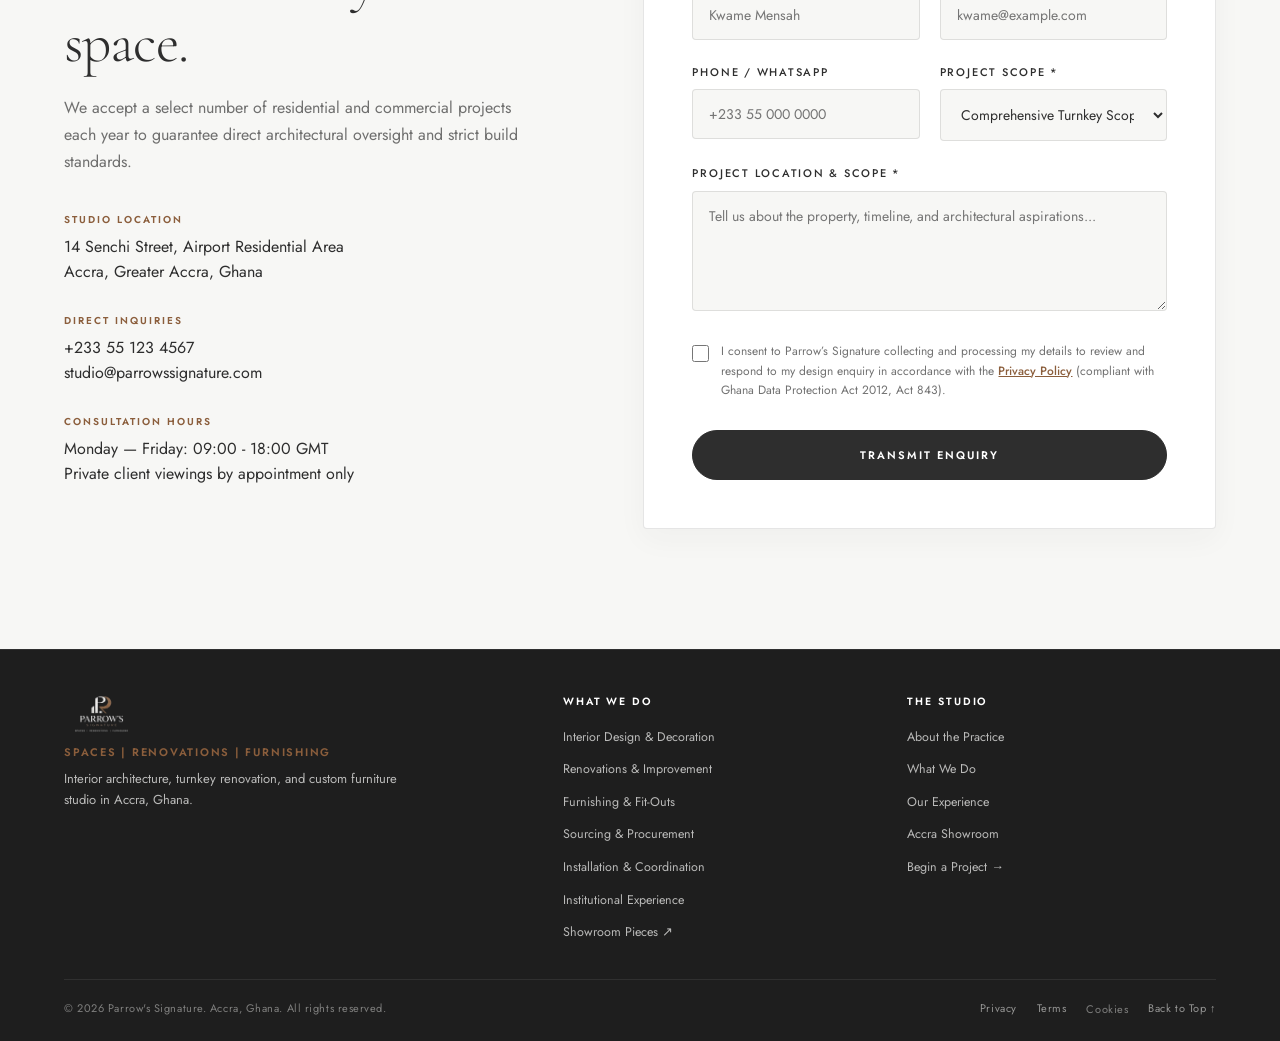
==== commit 0bb715bd: "Upscale bedroom video to native 4K UHD landscape & portrait with Lanczos enhancement and optimize ha" ====
--- a/index.html
+++ b/index.html
@@ -184,7 +184,8 @@
     <!-- Hero Section (Video Hero) -->
     <section class="hero-section" aria-label="Welcome to Parrow's Signature">
       <video class="hero-video-bg" id="heroVideo" autoplay loop muted playsinline webkit-playsinline preload="auto" poster="assets/hero-video/hero-bed-poster.jpg">
-        <source src="assets/hero-video/hero-bed-4k.mp4" type="video/mp4">
+        <source src="assets/hero-video/hero-bed-desktop-4k.mp4" type="video/mp4" media="(min-width: 769px)">
+        <source src="assets/hero-video/hero-bed-mobile-4k.mp4" type="video/mp4" media="(max-width: 768px)">
         <source src="assets/hero-video/hero-bed-master.mp4" type="video/mp4">
       </video>
 
--- a/style.css
+++ b/style.css
@@ -374,28 +374,13 @@
   width: 100%;
   height: 100%;
   object-fit: cover;
-  object-position: center 36%;
+  object-position: center center;
   z-index: 1;
-  animation: heroCinematicDrift 28s ease-in-out infinite alternate;
-  will-change: transform;
-}
-
-@keyframes heroCinematicDrift {
-  0% {
-    transform: scale(1.0) translate3d(0, 0, 0);
-  }
-  50% {
-    transform: scale(1.04) translate3d(-0.4%, -0.5%, 0);
-  }
-  100% {
-    transform: scale(1.0) translate3d(0, 0, 0);
-  }
-}
-
-@media (prefers-reduced-motion: reduce) {
-  .hero-video-bg {
-    animation: none !important;
-  }
+  transform: translateZ(0);
+  -webkit-transform: translateZ(0);
+  backface-visibility: hidden;
+  -webkit-backface-visibility: hidden;
+  pointer-events: none;
 }
 
 .hero-overlay {
@@ -519,12 +504,11 @@
 .stagger-header.js-ready .stagger-word {
   display: inline-block;
   opacity: 0;
-  transform: translateY(16px);
+  transform: translateY(14px);
   transition:
-    opacity 0.48s var(--ease-cinematic),
-    transform 0.48s var(--ease-cinematic);
-  transition-delay: calc(var(--w-idx, 0) * 0.038s);
-  will-change: opacity, transform;
+    opacity 0.4s var(--ease-cinematic),
+    transform 0.4s var(--ease-cinematic);
+  transition-delay: calc(var(--w-idx, 0) * 0.032s);
 }
 
 .stagger-header.is-in-view .stagger-word {
@@ -535,11 +519,10 @@
 /* Sitewide Smooth Cinematic Scroll Reveals */
 .cinematic-reveal {
   opacity: 0;
-  transform: translateY(28px);
+  transform: translateY(22px);
   transition:
-    opacity 0.85s var(--ease-cinematic),
-    transform 0.85s var(--ease-cinematic);
-  will-change: opacity, transform;
+    opacity 0.68s var(--ease-cinematic),
+    transform 0.68s var(--ease-cinematic);
 }
 
 .cinematic-reveal.is-in-view {
@@ -550,12 +533,11 @@
 /* Staggered Card Entrance */
 .stagger-entrance {
   opacity: 0;
-  transform: translateY(32px);
+  transform: translateY(24px);
   transition:
-    opacity 0.8s var(--ease-cinematic),
-    transform 0.8s var(--ease-cinematic);
-  transition-delay: calc(var(--item-idx, 0) * 0.08s);
-  will-change: opacity, transform;
+    opacity 0.65s var(--ease-cinematic),
+    transform 0.65s var(--ease-cinematic);
+  transition-delay: calc(var(--item-idx, 0) * 0.065s);
 }
 
 .stagger-entrance.is-in-view {
